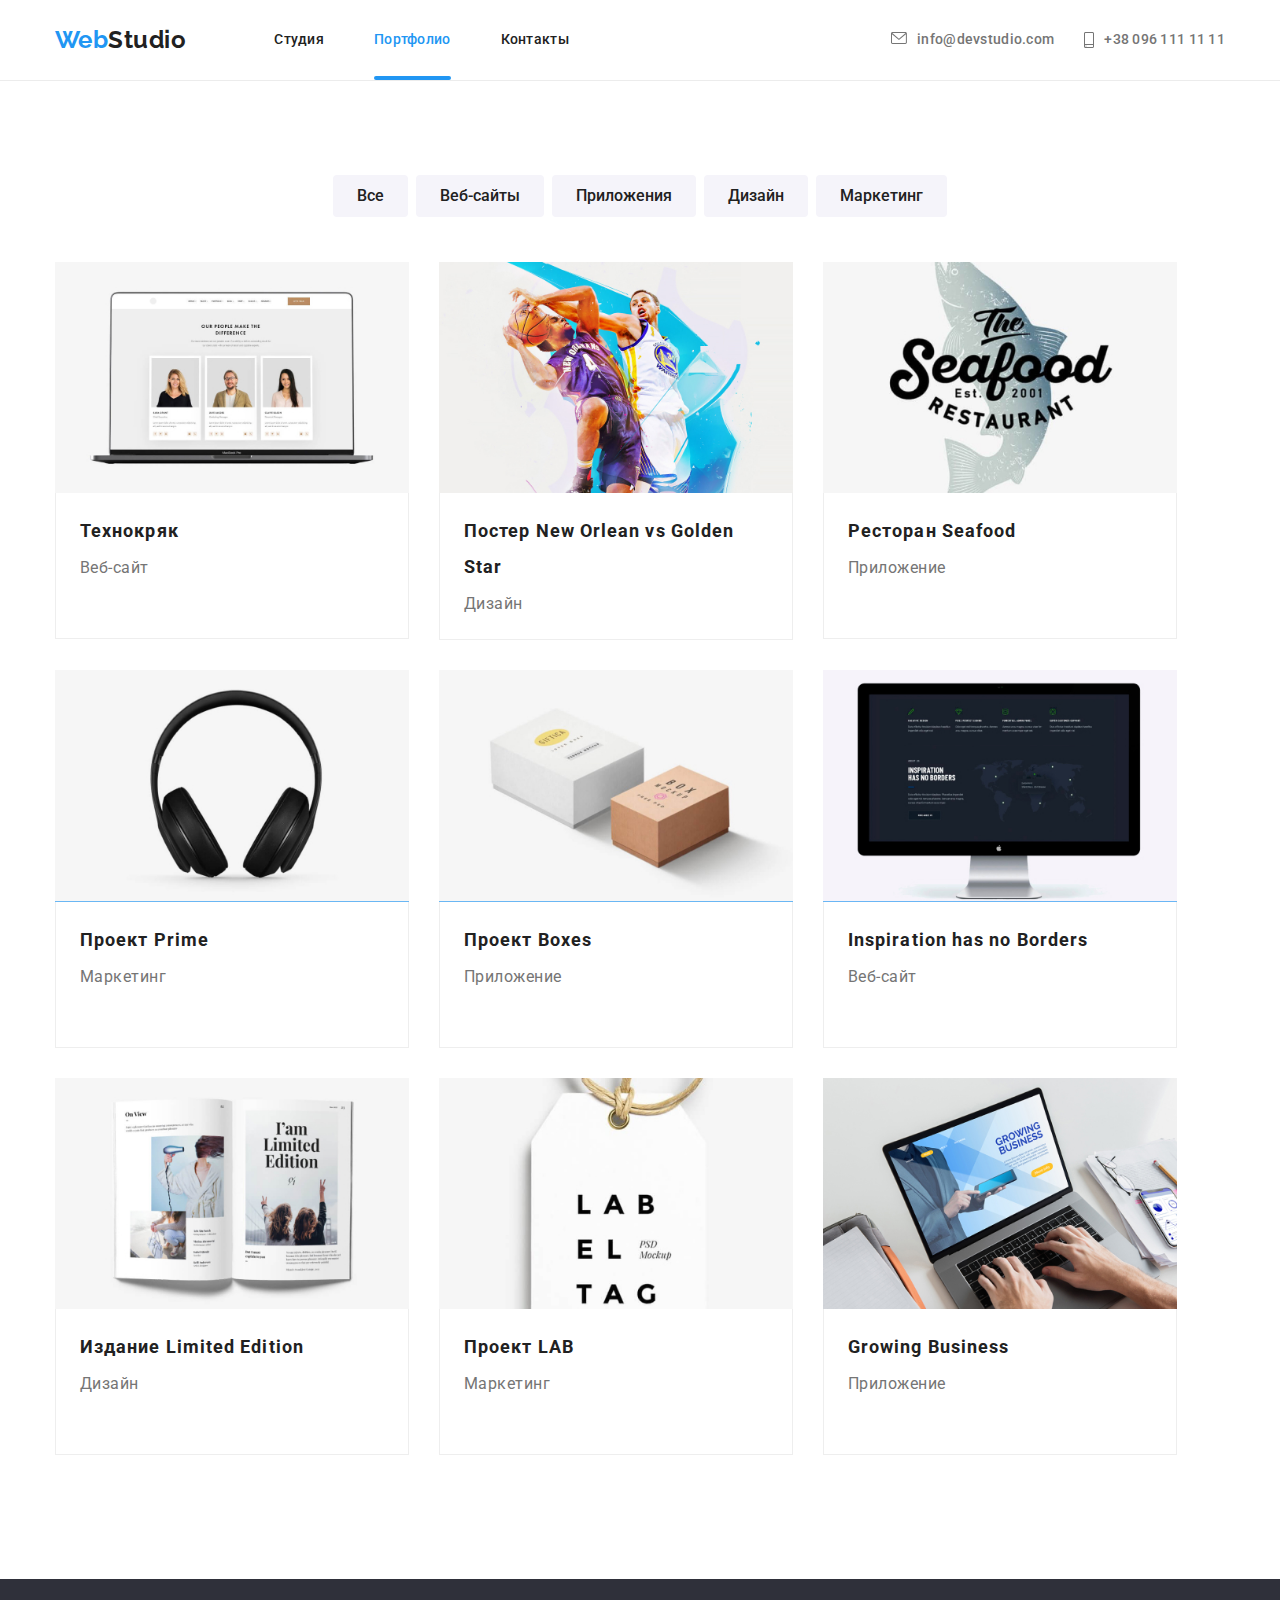
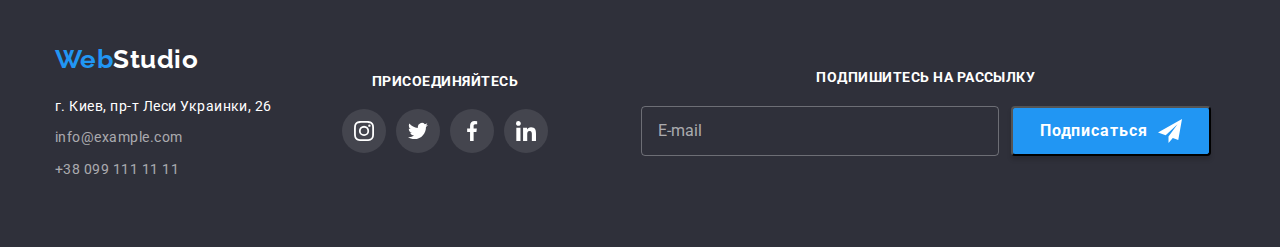
==== portfolio.html @ 41c452b9 "HW_8_part1" ====
<!DOCTYPE html>
<html lang="ru">
<head>
    <link rel="preconnect" href="https://fonts.gstatic.com" crossorigin>
    <link href="https://fonts.googleapis.com/css2?family=Raleway:wght@700&family=Roboto:wght@400;500;700;900&display=swap" rel="stylesheet">
    
    <link rel="stylesheet" href="https://cdnjs.cloudflare.com/ajax/libs/modern-normalize/1.1.0/modern-normalize.min.css">
    <link rel="stylesheet" href="./css/main.min.css">
    <meta charset="UTF-8">
    <meta http-equiv="X-UA-Compatible" content="IE=edge">
    <meta name="viewport" content="width=device-width, initial-scale=1.0">
    <title>Портфолио</title>
</head>
<body>
    <!--шапка-->
    <header class="header">
        <div class="header-section conteiner">
                    <a class="logo" href="./index.html"><span class="logo__web">Web</span>Studio</a>
                    <button class="menu-button" type="button" aria-expanded="false" data-menu-button>
                        <svg class="menu-button__img" width="24" height="16" aria-label="переключатель мобильного меню" aria-controls="header-mobile-menu">
                            <use class="menu-button__img--open" href="./images/icons.svg#menu"></use>
                            <use class="menu-button__img--close" href="./images/icons.svg#close-menu"></use>
                        </svg>
                    </button>
                    <div class="header-mobile-menu" id="header-mobile-menu" data-menu>
                    <nav class="header-nav-menu">
                        <ul class="site-nav-list">
                            <li class="site-nav-list__item"><a class="site-nav-list__link" href="./index.html">Студия</a></li>
                            <li class="site-nav-list__item"><a class="site-nav-list__link site-nav-list__link--current" href="./portfolio.html">Портфолио</a></li>
                            <li class="site-nav-list__item"><a class="site-nav-list__link" href="">Контакты</a></li>
                        </ul>
                    </nav>
                        <ul class="header-contact">
                            <li class="header-contact__item"><a class="header-contact__link header-contact__link-mail" href="mailto:info@devstudio.com"> <svg class="header-contact__img" width="16" height="12"><use href="images/icons.svg#mail"></use></svg>info@devstudio.com</a></li>
                            <li class="header-contact__item"><a class="header-contact__link header-contact__link-tell" href="tel:+380961111111"><svg class="header-contact__img" width="10" height="16"><use href="images/icons.svg#Tell"></use></svg>+38 096 111 11 11</a></li>
                        </ul>
                        <ul class="header-menu-link">
                            <li class="header-menu-link__item"><a class="header-menu-link_href" href="#">Instagram</a></li>
                            <li class="header-menu-link__item"><a class="header-menu-link_href" href="#">Twitter</a></li>
                            <li class="header-menu-link__item"><a class="header-menu-link_href" href="#">Facebook</a></li>
                            <li class="header-menu-link__item"><a class="header-menu-link_href" href="#">LinkedIn</a></li>
                        </ul>
                    </div>
        </div>
        </header>
    <!--меню портфолио-->
    <main>
        <section class="portfolio">
            <!--кнопки портфолио-->
            <div class="conteiner">
                <ul class="portfolio-button">
                    <li class="portfolio-button__item"> <button class="portfolio-button__btn" type="button">Все</button></li>
                    <li class="portfolio-button__item"> <button class="portfolio-button__btn" type="button">Веб-сайты</button></li>
                    <li class="portfolio-button__item"> <button class="portfolio-button__btn" type="button">Приложения</button></li>
                    <li class="portfolio-button__item"> <button class="portfolio-button__btn" type="button">Дизайн</button></li>
                    <li class="portfolio-button__item"> <button class="portfolio-button__btn" type="button">Маркетинг</button></li>   
                </ul>
            <!--портфолио-->
                <ul class="portfolio-list">
                    <!--Технокряк-->
                    <li class="portfolio-list__item">
                       <a class="portfolio-list__link" href="#"> 
                           <div class="portfolio-overlay">
                        <img class="portfolio-list__img" srcset="./images/Technokriak.jpg 1x, ./images/Technokriak@2x.jpg 2x" src="./images/Technokriak.jpg" alt="Технокряк">
                        <p class="portfolio-overlay__text">Технокряк это современная площадка распространения коронавируса. Компании используют эту платформу для цифрового шпионажа и атак на защищённые сервера конкурентов.</p>
                            </div>
                        <div class="portfolio-list__content">
                            <h3 class="portfolio-list__title">Технокряк</h3>
                            <p class="portfolio-list__text">Веб-сайт</p>
                        </div>
                    </a>
                    </li>
                    <!--Постер New Orlean vs Golden Star-->
                    <li class="portfolio-list__item">
                        <a class="portfolio-list__link" href="#">
                            <div class="portfolio-overlay">
                                <img class="portfolio-list__img" srcset="./images/New-Orlean-Golden-Star.jpg 1x, ./images/New-Orlean-Golden-Star@2x.jpg 2x" src="./images/New-Orlean-Golden-Star.jpg" alt="Постер New Orlean vs Golden Star">
                                <p class="portfolio-overlay__text">Технокряк это современная площадка распространения коронавируса. Компании используют эту платформу для цифрового шпионажа и атак на защищённые сервера конкурентов.</p>
                            </div>
                                <div class="portfolio-list__content">
                            <h3 class="portfolio-list__title">Постер New Orlean vs Golden Star</h3>
                            <p class="portfolio-list__text">Дизайн</p>
                        </div>
                        </a>
                    </li>
                    <!--Ресторан Seafood-->
                    <li class="portfolio-list__item">
                        <a class="portfolio-list__link" href="">
                            <div class="portfolio-overlay">
                        <img class="portfolio-list__img" srcset="./images/Seafood.jpg 1x, ./images/Seafood@2x.jpg 2x" src="./images/Seafood.jpg" alt="Ресторан Seafood">
                        <p class="portfolio-overlay__text">Технокряк это современная площадка распространения коронавируса. Компании используют эту платформу для цифрового шпионажа и атак на защищённые сервера конкурентов.</p>
                            </div>
                        <div class="portfolio-list__content">
                            <h3 class="portfolio-list__title">Ресторан Seafood</h3>
                            <p class="portfolio-list__text">Приложение</p>
                        </div>
                        </a>
                    </li>
                    <!--Проект Prime-->
                    <li class="portfolio-list__item">
                        <a class="portfolio-list__link" href="">
                            <div class="portfolio-overlay">
                        <img class="portfolio-list__img" srcset="./images/Prime-project.jpg 1x, ./images/Prime-project@2x.jpg 2x" src="./images/Prime-project.jpg" alt="Проект Prime">
                        <p class="portfolio-overlay__text">Технокряк это современная площадка распространения коронавируса. Компании используют эту платформу для цифрового шпионажа и атак на защищённые сервера конкурентов.</p>
                            </div>
                        <div class="portfolio-list__content">
                            <h3 class="portfolio-list__title">Проект Prime</h3>
                            <p class="portfolio-list__text">Маркетинг</p>
                        </div>
                        </a>
                    </li>
                    <!--Проект Boxes-->
                    <li class="portfolio-list__item">
                        <a class="portfolio-list__link" href="">
                        <div class="portfolio-overlay">
                            <img class="portfolio-list__img" srcset="./images/application-boxes.jpg 1x, ./images/application-boxes@2x.jpg 2x" src="./images/application-boxes.jpg" alt="Проект Boxes">
                            <p class="portfolio-overlay__text">Технокряк это современная площадка распространения коронавируса. Компании используют эту платформу для цифрового шпионажа и атак на защищённые сервера конкурентов.</p>
                        </div>
                            <div class="portfolio-list__content">
                            <h3 class="portfolio-list__title">Проект Boxes</h3>
                            <p class="portfolio-list__text">Приложение</p>
                        </div>
                        </a>
                    </li>
                    <!--Inspiration has no Borders-->
                    <li class="portfolio-list__item">
                        <a class="portfolio-list__link" href="">
                        <div class="portfolio-overlay">
                            <img class="portfolio-list__img" srcset="./images/Inspiration.jpg 1x, ./images/Inspiration@2x.jpg 2x" src="./images/Inspiration.jpg" alt="Inspiration has no Borders">
                            <p class="portfolio-overlay__text">Технокряк это современная площадка распространения коронавируса. Компании используют эту платформу для цифрового шпионажа и атак на защищённые сервера конкурентов.</p>
                        </div>
                            <div class="portfolio-list__content">
                            <h3 class="portfolio-list__title">Inspiration has no Borders</h3>
                            <p class="portfolio-list__text">Веб-сайт</p>
                        </div>
                        </a>
                    </li>
                    <!--Издание Limited Edition-->
                    <li class="portfolio-list__item">
                        <a class="portfolio-list__link" href="">
                        <div class="portfolio-overlay">
                            <img class="portfolio-list__img" srcset="./images/Limited-Edition.jpg 1x, ./images/Limited-Edition@2x.jpg 2x" src="./images/Limited-Edition.jpg" alt="Издание Limited Edition">
                            <p class="portfolio-overlay__text">Технокряк это современная площадка распространения коронавируса. Компании используют эту платформу для цифрового шпионажа и атак на защищённые сервера конкурентов.</p>
                        </div>
                        <div class="portfolio-list__content">
                            <h3 class="portfolio-list__title">Издание Limited Edition</h3>
                            <p class="portfolio-list__text">Дизайн</p>
                        </div>
                        </a>
                    </li>
                    <!--Проект LAB-->
                    <li class="portfolio-list__item">
                        <a class="portfolio-list__link" href="">
                        <div class="portfolio-overlay">
                            <img class="portfolio-list__img" srcset="./images/LAB.jpg 1x, ./images/LAB@2x.jpg 2x" src="./images/LAB.jpg" alt="Проект LAB">
                            <p class="portfolio-overlay__text">Технокряк это современная площадка распространения коронавируса. Компании используют эту платформу для цифрового шпионажа и атак на защищённые сервера конкурентов.</p>
                        </div>
                        <div class="portfolio-list__content">
                            <h3 class="portfolio-list__title">Проект LAB</h3>
                            <p class="portfolio-list__text">Маркетинг</p>
                        </div>
                        </a>
                    </li>
                    <!--Growing Business-->
                    <li class="portfolio-list__item">
                        <a class="portfolio-list__link" href="">
                        <div class="portfolio-overlay">
                            <img class="portfolio-list__img" srcset="./images/Growing-Business.jpg 1x, ./images/Growing-Business@2x.jpg 2x" src="./images/Growing-Business.jpg" alt="Growing Business">
                            <p class="portfolio-overlay__text">Технокряк это современная площадка распространения коронавируса. Компании используют эту платформу для цифрового шпионажа и атак на защищённые сервера конкурентов.</p>
                        </div>
                        <div class="portfolio-list__content">
                            <h3 class="portfolio-list__title">Growing Business</h3>
                            <p class="portfolio-list__text">Приложение</p>
                        </div>
                        </a>
                    </li>
                </ul>
            </div>
                   </section>
    </main>
    <!--подвал-->
    <footer class="footer">
        <div class="footer-section conteiner">
            <div class="footer-section-tablet">
                <div class="footer-contact">
                    <a class="footer-logo" href="./index.html"><span class="logo__web">Web</span>Studio</a>
                    <address class="footer-contact__address">
                        г. Киев, пр-т Леси Украинки, 26 
                        <a class="footer-contact__contacts" href="mailto:info@example.com">info@example.com</a> 
                        <a class="footer-contact__contacts" href="tel:+380991111111">+38 099 111 11 11</a>
                    </address>
                </div>
                <div class="footer-connect">
                    <h2 class="footer-connect__tittle">присоединяйтесь</h2>
                    <ul class="footer-connect-list">
                        <li class="footer-connect-list__item">
                            <a class="footer-connect-list__link" href=""><svg class="footer-connect-list__img" width="20" height="20"><use href="images/icons.svg#instagram"></use></svg></a>
                        </li>
                        <li class="footer-connect-list__item">
                            <a class="footer-connect-list__link" href=""><svg class="footer-connect-list__img" width="20" height="20"><use href="images/icons.svg#twitter"></use></svg></a>
                        </li>
                        <li class="footer-connect-list__item">
                            <a class="footer-connect-list__link" href=""><svg class="footer-connect-list__img" width="20" height="20"><use href="images/icons.svg#facebook"></use></svg></a>
                        </li>
                        <li class="footer-connect-list__item">
                            <a class="footer-connect-list__link" href=""><svg class="footer-connect-list__img" width="20" height="20"><use href="images/icons.svg#linkidin"></use></svg></a>
                        </li>
                    </ul>
                </div>
            </div>
        <div class="footer-subscription">
            <h2 class="footer-subscription__title">Подпишитесь на рассылку</h2>
            <form class="footer-subscription-form">
                <input class="footer-subscription__input" type="email" name="subscription-newsletter" placeholder="E-mail">
                <button class="footer-subscription__button" type="submit">Подписаться<svg width="24" height="24" class="footer-subscription__img"><use href="./images/icons.svg#icon-send"></use></svg></button>
            </form>
        </div>
        </div>
    </footer>
    <script src="./js/mobile-menu.js"></script>
</body>
</html>
---- css/main.min.css ----
body{font-family:Roboto,sans-serif;color:#757575;background-color:#fff;letter-spacing:0.03em}img{display:block;max-width:100%;height:auto}.site-nav-list,.header-contact,.header-menu-link,.modal-agreement__list,.benefits-list,.services-list,.team-list,.employee-contact,.client-list,.footer-connect-list,.portfolio-button,.portfolio-list{margin:0;padding:0;list-style:none}.order-section__title,.modal-agreement__title,.benefits-list__tittle,.benefits-list__text,.services__tittle,.services-list__title,.team__tittle,.team-employee__tittle,.team-employee__profession,.client-tittle,.footer-connect__tittle,.footer-subscription__title,.portfolio-list__title,.portfolio-list__text,.portfolio-overlay__text{margin:0;padding:0}.benefits-section,.services,.team,.client,.footer-connect,.portfolio{padding-top:94px;padding-bottom:94px}@media screen and (max-width: 1199px){.benefits-section,.services,.team,.client,.footer-connect,.portfolio{padding-top:60px;padding-bottom:60px}}.services-list__title,.client-list{display:-webkit-box;display:-ms-flexbox;display:flex;-webkit-box-align:center;-ms-flex-align:center;align-items:center}.conteiner{padding-left:15px;padding-right:15px;margin-left:auto;margin-right:auto}@media screen and (min-width: 480px){.conteiner{width:480px}}@media screen and (min-width: 768px){.conteiner{width:768px}}@media screen and (min-width: 1200px){.conteiner{width:1200px}}.header{border-bottom:1px solid #ECECEC}.header-section{display:-webkit-box;display:-ms-flexbox;display:flex;-webkit-box-align:center;-ms-flex-align:center;align-items:center}@media screen and (max-width: 767px){.header-section{-webkit-box-pack:justify;-ms-flex-pack:justify;justify-content:space-between}}.menu-button{display:-webkit-inline-box;display:-ms-inline-flexbox;display:inline-flex;-webkit-box-pack:center;-ms-flex-pack:center;justify-content:center;-webkit-box-align:center;-ms-flex-align:center;align-items:center;width:40px;height:40px;margin:0;padding:0;border:none;background-color:transparent;z-index:2}@media screen and (min-width: 768px){.menu-button{display:none}}.menu-button .menu-button__img--close{display:none}.menu-button.is-open .menu-button__img--close{display:block}.menu-button.is-open .menu-button__img--open{display:none}.header-mobile-menu{background-color:#fff;width:100%}@media screen and (max-width: 767px){.header-mobile-menu{position:absolute;top:0;left:0;width:100%;z-index:1;display:none;padding-top:48px;padding-bottom:48px;padding-left:40px}.header-mobile-menu.is-open{display:block}}@media screen and (min-width: 768px){.header-mobile-menu{display:-webkit-box;display:-ms-flexbox;display:flex;-webkit-box-pack:justify;-ms-flex-pack:justify;justify-content:space-between}}@media screen and (max-width: 767px){.header-nav-menu{margin-bottom:302px}}@media screen and (min-width: 768px){.header-nav-menu{display:-webkit-box;display:-ms-flexbox;display:flex;-webkit-box-align:center;-ms-flex-align:center;align-items:center;margin-left:88px}}@media screen and (min-width: 768px){.site-nav-list{display:-webkit-box;display:-ms-flexbox;display:flex}}@media screen and (max-width: 767px){.site-nav-list__item{margin-bottom:35px}.site-nav-list__item:nth-child(2n){margin-bottom:32px}.site-nav-list__item:last-child{margin-bottom:0}}@media screen and (min-width: 768px){.site-nav-list__item{margin-right:50px}.site-nav-list__item:last-child{margin-right:0}}.site-nav-list__link{color:#212121;font-weight:500;font-size:40px;line-height:1.175;letter-spacing:0.02em;text-decoration:none;-webkit-transition:color 250ms cubic-bezier(0.4, 0, 0.2, 1);transition:color 250ms cubic-bezier(0.4, 0, 0.2, 1)}@media screen and (min-width: 768px){.site-nav-list__link{position:relative;padding-bottom:32px;padding-top:32px}}.site-nav-list__link:hover,.site-nav-list__link:focus{color:#2196F3}@media screen and (min-width: 768px){.site-nav-list__link{display:-webkit-box;display:-ms-flexbox;display:flex;font-style:normal;font-weight:500;font-size:14px;line-height:1.14;letter-spacing:0.02em}}.site-nav-list__link--current{color:#2196F3}@media screen and (min-width: 768px){.site-nav-list__link--current::before{content:'';position:absolute;bottom:0;width:100%;height:4px;border-radius:2px;background-color:#2196F3}}@media screen and (max-width: 767px){.header-contact{margin-bottom:64px}}@media screen and (min-width: 768px) and (max-width: 1199px){.header-contact{display:-webkit-box;display:-ms-flexbox;display:flex;-webkit-box-orient:vertical;-webkit-box-direction:normal;-ms-flex-direction:column;flex-direction:column;-webkit-box-pack:center;-ms-flex-pack:center;justify-content:center}}@media screen and (min-width: 1200px){.header-contact{display:-webkit-box;display:-ms-flexbox;display:flex;-webkit-box-align:center;-ms-flex-align:center;align-items:center}}@media screen and (max-width: 767px){.header-contact__item{margin-bottom:32px}.header-contact__item:last-child{margin-bottom:0}}@media screen and (min-width: 1200px){.header-contact__item{display:-webkit-box;display:-ms-flexbox;display:flex;margin-right:30px}.header-contact__item:last-child{margin-right:0}}.header-contact__link{color:#757575;font-weight:500;font-size:12px;letter-spacing:0,02em;text-decoration:none;-webkit-transition:color 250ms cubic-bezier(0.4, 0, 0.2, 1);transition:color 250ms cubic-bezier(0.4, 0, 0.2, 1)}.header-contact__link:hover,.header-contact__link:focus{color:#2196F3}@media screen and (min-width: 1200px){.header-contact__link{font-weight:500;font-size:14px;line-height:1.14;letter-spacing:0.02em}}.header-contact__link-tell{display:-webkit-inline-box;display:-ms-inline-flexbox;display:inline-flex}@media screen and (max-width: 767px) and (max-width: 1199px){.header-contact__link-tell{font-weight:500;font-size:34px;line-height:1.18px;color:#2196F3}}@media screen and (min-width: 768px) and (max-width: 1199px){.header-contact__link-tell{margin-top:10px}}.header-contact__link-mail{display:-webkit-inline-box;display:-ms-inline-flexbox;display:inline-flex}@media screen and (max-width: 767px) and (max-width: 1199px){.header-contact__link-mail{font-weight:500;font-size:24px;line-height:1.17}}.header-contact__img{fill:currentColor;margin-right:10px}@media screen and (max-width: 767px){.header-contact__img{display:none}}.header-menu-link{display:-webkit-box;display:-ms-flexbox;display:flex}@media screen and (min-width: 768px){.header-menu-link{display:none}}.header-menu-link__item{padding-left:10px;padding-right:10px}.header-menu-link__item:not(last-child){border-right:1px solid rgba(33,33,33,0.2)}.header-menu-link_href{text-decoration:none;color:#2196F3;font-weight:500;font-size:18px;line-height:1.22}.logo{font-family:Raleway,sans-serif;font-weight:bold;font-size:24px;color:#212121;line-height:1.166;text-decoration:none;display:-webkit-box;display:-ms-flexbox;display:flex}.logo__web{color:#2196F3}.footer-logo{font-family:Raleway,sans-serif;font-weight:bold;font-size:26px;line-height:1.19;color:#fff;text-decoration:none;display:block}.order-section{background-color:#2F303A;text-align:center;margin-left:auto;margin-right:auto;padding-top:118px;padding-bottom:118px}@media screen and (max-width: 767px){.order-section{background-image:-webkit-gradient(linear, left top, left bottom, from(rgba(47,48,58,0.4)), to(rgba(47,48,58,0.4))),url("./images/backgraund-mobile.jpg");background-image:linear-gradient(rgba(47,48,58,0.4), rgba(47,48,58,0.4)),url("./images/backgraund-mobile.jpg");background-position:center;background-size:cover;background-repeat:no-repeat}}@media screen and (max-width: 767px) and (min-device-pixel-ratio: 2), screen and (max-width: 767px) and (-webkit-min-device-pixel-ratio: 2), screen and (max-width: 767px) and (min-resolution: 192dpi), screen and (max-width: 767px) and (min-resolution: 2dppx){.order-section{background-image:-webkit-gradient(linear, left top, left bottom, from(rgba(47,48,58,0.4)), to(rgba(47,48,58,0.4))),url("./images/backgraund-mobile@2x.jpg");background-image:linear-gradient(rgba(47,48,58,0.4), rgba(47,48,58,0.4)),url("./images/backgraund-mobile@2x.jpg")}}@media screen and (min-width: 768px) and (max-width: 1199px){.order-section{background-image:-webkit-gradient(linear, left top, left bottom, from(rgba(47,48,58,0.4)), to(rgba(47,48,58,0.4))),url("./images/backgraund-tablet.jpg");background-image:linear-gradient(rgba(47,48,58,0.4), rgba(47,48,58,0.4)),url("./images/backgraund-tablet.jpg");background-position:center;background-size:cover;background-repeat:no-repeat}}@media screen and (min-width: 768px) and (max-width: 1199px) and (min-device-pixel-ratio: 2), screen and (min-width: 768px) and (max-width: 1199px) and (-webkit-min-device-pixel-ratio: 2), screen and (min-width: 768px) and (max-width: 1199px) and (min-resolution: 192dpi), screen and (min-width: 768px) and (max-width: 1199px) and (min-resolution: 2dppx){.order-section{background-image:-webkit-gradient(linear, left top, left bottom, from(rgba(47,48,58,0.4)), to(rgba(47,48,58,0.4))),url("./images/backgraund-tablet@2x.jpg");background-image:linear-gradient(rgba(47,48,58,0.4), rgba(47,48,58,0.4)),url("./images/backgraund-tablet@2x.jpg")}}@media screen and (min-width: 1200px){.order-section{background-image:-webkit-gradient(linear, left top, left bottom, from(rgba(47,48,58,0.4)), to(rgba(47,48,58,0.4))),url("./images/backgraund-desktop.jpg");background-image:linear-gradient(rgba(47,48,58,0.4), rgba(47,48,58,0.4)),url("./images/backgraund-desktop.jpg");background-position:center;background-size:cover;background-repeat:no-repeat}}@media screen and (min-width: 1200px) and (min-device-pixel-ratio: 2), screen and (min-width: 1200px) and (-webkit-min-device-pixel-ratio: 2), screen and (min-width: 1200px) and (min-resolution: 192dpi), screen and (min-width: 1200px) and (min-resolution: 2dppx){.order-section{background-image:-webkit-gradient(linear, left top, left bottom, from(rgba(47,48,58,0.4)), to(rgba(47,48,58,0.4))),url("./images/backgraund-desktop@2x.jpg");background-image:linear-gradient(rgba(47,48,58,0.4), rgba(47,48,58,0.4)),url("./images/backgraund-desktop@2x.jpg")}}.order-section__title{color:#fff;font-weight:900;letter-spacing:0.06em;text-align:center;text-transform:uppercase;margin-left:auto;margin-right:auto;margin-bottom:30px}@media screen and (min-width: 768px){.order-section__title{font-size:26px;line-height:1.61;max-width:360px;padding-top:118px}}.order-section__button{background-color:#2196F3;color:#fff;font-weight:bold;font-size:16px;line-height:1.88;cursor:pointer;font-family:inherit;letter-spacing:0.06em;display:inline-block;width:200px;height:50px;-webkit-box-shadow:0px 4px 4px rgba(0,0,0,0.15);box-shadow:0px 4px 4px rgba(0,0,0,0.15);border-radius:4px;border-color:transparent;-webkit-transition:color 250ms cubic-bezier(0.4, 0, 0.2, 1);transition:color 250ms cubic-bezier(0.4, 0, 0.2, 1)}.order-section__button:hover,.order-section__button:focus{background-color:#188CE8}@media screen and (min-width: 768px){.order-section__button{margin-bottom:118px}}.backdrop{position:fixed;z-index:3;top:0;left:0;bottom:0;right:0;overflow-y:scroll;opacity:1;-webkit-transition:opacity 250ms ease-in-out;transition:opacity 250ms ease-in-out;background-color:rgba(0,0,0,0.2)}.backdrop--is-hidden{opacity:0;pointer-events:none}.backdrop--is-hidden .modal{-webkit-transform:translate(-50%, -50%) scale(0);transform:translate(-50%, -50%) scale(0)}.modal{position:absolute;min-width:528px;height:581px;top:50%;left:50%;-webkit-transform:translate(-50%, -50%) scale(1);transform:translate(-50%, -50%) scale(1);-webkit-transition:-webkit-transform 500ms ease-in-out;transition:-webkit-transform 500ms ease-in-out;transition:transform 500ms ease-in-out;transition:transform 500ms ease-in-out, -webkit-transform 500ms ease-in-out;background-color:#fff;-webkit-box-shadow:0px 1px 3px rgba(0,0,0,0.12),0px 1px 1px rgba(0,0,0,0.14),0px 2px 1px rgba(0,0,0,0.2);box-shadow:0px 1px 3px rgba(0,0,0,0.12),0px 1px 1px rgba(0,0,0,0.14),0px 2px 1px rgba(0,0,0,0.2);border-radius:4px;padding:40px 39px 40px 41px}.modal-agreement__title{margin-bottom:12px;font-style:normal;font-weight:bold;font-size:20px;line-height:1.15;text-align:center;color:#212121}.modal-agreement__label{display:-webkit-box;display:-ms-flexbox;display:flex;-webkit-box-orient:vertical;-webkit-box-direction:normal;-ms-flex-direction:column;flex-direction:column;font-style:normal;font-weight:normal;font-size:12px;line-height:1.17;letter-spacing:0.01em;color:#757575}.modal-agreement__input{padding-left:42px;padding-top:12px;padding-bottom:12px;border:1px solid rgba(33,33,33,0.2);border-radius:4px;outline:none;cursor:pointer;-webkit-transition:border 250ms cubic-bezier(0.4, 0, 0.2, 1);transition:border 250ms cubic-bezier(0.4, 0, 0.2, 1)}.modal-agreement__input:focus{border-color:#2196F3}.comment-textarea:focus{border-color:#2196F3}.modal-agreement__input:focus ~ .modal-agreement__img{fill:#2196F3}.modal-agreement__comment{font-style:normal;font-weight:normal;font-size:12px;line-height:1.17;letter-spacing:0.01em;color:#757575;margin-bottom:4px;display:-webkit-box;display:-ms-flexbox;display:flex;-webkit-box-orient:vertical;-webkit-box-direction:normal;-ms-flex-direction:column;flex-direction:column;margin-bottom:20px}.modal-agreement__list{font-style:normal;font-weight:normal;font-size:12px;line-height:1.17;letter-spacing:0.01em;color:#757575}textarea{resize:none}.comment-textarea{font-style:normal;font-weight:normal;font-size:14px;line-height:1.14;letter-spacing:0.01em}.modal-agreement__item{position:relative;margin-bottom:10px;display:-webkit-box;display:-ms-flexbox;display:flex;-webkit-box-orient:vertical;-webkit-box-direction:normal;-ms-flex-direction:column;flex-direction:column}.modal-agreement__item .modal-agreement__img{position:absolute;bottom:12px;left:12px}.modal-agreement__label-title{padding:4px}.modal-agreement__textarea{border:1px solid rgba(33,33,33,0.2);border-radius:4px;padding:12px 16px;outline:none;-webkit-transition:border 250ms cubic-bezier(0.4, 0, 0.2, 1);transition:border 250ms cubic-bezier(0.4, 0, 0.2, 1)}.agreement-follow{display:-webkit-box;display:-ms-flexbox;display:flex}.follow-checkbox{font-style:normal;font-weight:normal;font-size:14px;line-height:1.71;-webkit-box-align:center;-ms-flex-align:center;align-items:center;text-align:center;color:#757575;margin-bottom:30px}.follow-checkbox__input{-moz-appearance:none;-webkit-appearance:none;appearance:none}.follow-checkbox__img{padding:0;display:-webkit-inline-box;display:-ms-inline-flexbox;display:inline-flex;border:2px solid #212121;border-radius:2px;background-color:#fff;color:#fff;fill:currentColor;-webkit-box-align:center;-ms-flex-align:center;align-items:center;-webkit-box-pack:center;-ms-flex-pack:center;justify-content:center;text-align:center;-webkit-transition:border 250ms cubic-bezier(0.4, 0, 0.2, 1),background-color 250ms cubic-bezier(0.4, 0, 0.2, 1);transition:border 250ms cubic-bezier(0.4, 0, 0.2, 1),background-color 250ms cubic-bezier(0.4, 0, 0.2, 1)}.follow-checkbox__input:checked+.follow-checkbox__img{background-color:#2196F3;border:2px solid #2196F3}.modal-agreement__button{display:block;background-color:#2196F3;-webkit-box-shadow:0px 4px 4px rgba(0,0,0,0.15);box-shadow:0px 4px 4px rgba(0,0,0,0.15);border-radius:4px;text-align:center;width:200px;height:50px;margin-right:auto;margin-left:auto;font-style:normal;font-weight:bold;font-size:16px;line-height:1.88;letter-spacing:0.06em;color:#FFFFFF;cursor:pointer;-webkit-transition:background-color 250ms cubic-bezier(0.4, 0, 0.2, 1);transition:background-color 250ms cubic-bezier(0.4, 0, 0.2, 1)}.modal-agreement__button{background-color:#188CE8}.follow-checkbox__terms{color:#2196F3}.modal-btn{position:absolute;top:8px;right:8px;display:-webkit-inline-box;display:-ms-inline-flexbox;display:inline-flex;-webkit-box-align:center;-ms-flex-align:center;align-items:center;-webkit-box-pack:center;-ms-flex-pack:center;justify-content:center;width:30px;height:30px;background-color:#fff;border:1px solid rgba(0,0,0,0.1);border-radius:50%;cursor:pointer}.modal-btn:hover{fill:#2196F3}@media screen and (min-width: 768px){.benefits-list{display:-webkit-box;display:-ms-flexbox;display:flex;-ms-flex-wrap:wrap;flex-wrap:wrap}}@media screen and (min-width: 1200px){.benefits-list{-ms-flex-wrap:nowrap;flex-wrap:nowrap}}.benefits-list__item{margin-bottom:30px}.benefits-list__item:last-child{margin-bottom:0}@media screen and (min-width: 768px){.benefits-list__item{max-width:354px}.benefits-list__item:nth-child(2n+1){margin-right:30px}}@media screen and (min-width: 1200px){.benefits-list__item{margin-bottom:0;margin-right:30px}.benefits-list__item:last-child{margin-right:0}}.benefits-list__tittle{font-weight:700;font-size:14px;line-height:1.14;color:#212121;width:100%;text-align:center;margin-top:30px}@media screen and (min-width: 768px){.benefits-list__tittle{text-align:start}}.benefits-list__text{font-weight:normal;font-size:14px;line-height:1.71;margin-top:10px}.benefits-list__img{background-color:#F5F4FA;border-radius:4px;text-align:center;padding-top:25px;padding-bottom:25px}@media screen and (max-width: 768px){.services{display:none}}.services__tittle{font-weight:bold;font-size:36px;line-height:1.17;color:#212121;text-align:center;margin-bottom:50px}.services-list{display:-webkit-box;display:-ms-flexbox;display:flex}.services-list__item{margin-right:30px;position:relative}.services-list__item:last-child{margin-right:0px}.services-list__title{position:absolute;-webkit-box-pack:center;-ms-flex-pack:center;justify-content:center;bottom:0;width:100%;height:70px;background-color:rgba(47,48,58,0.8);font-style:normal;font-weight:bold;font-size:14px;line-height:1,14;text-transform:uppercase;color:#fff}.team{background-color:#F5F4FA}.team__tittle{font-weight:bold;font-size:28px;line-height:1.178;color:#212121;text-align:center}@media screen and (min-width: 1200px){.team__tittle{font-weight:700;font-size:36px;line-height:1.17}}@media screen and (min-width: 768px){.team-list{display:-webkit-box;display:-ms-flexbox;display:flex;-ms-flex-wrap:wrap;flex-wrap:wrap}}@media screen and (min-width: 1200px){.team-list{-ms-flex-wrap:nowrap;flex-wrap:nowrap}}.team-item{background-color:#fff;-webkit-box-shadow:0px 1px 3px rgba(0,0,0,0.12),0px 1px 1px rgba(0,0,0,0.14),0px 2px 1px rgba(0,0,0,0.2);box-shadow:0px 1px 3px rgba(0,0,0,0.12),0px 1px 1px rgba(0,0,0,0.14),0px 2px 1px rgba(0,0,0,0.2);border-radius:0px 0px 4px 4px;width:100%;margin-top:30px}@media screen and (min-width: 768px){.team-item{max-width:354px}.team-item:nth-child(2n+1){margin-right:30px}}@media screen and (min-width: 1200px){.team-item{margin-right:30px}.team-item:last-child{margin-right:0}}.team-item__photo{width:100%}.team-employee__tittle{font-weight:500;font-size:16px;line-height:1.16;color:#212121;text-align:center;margin-top:30px}.team-employee__profession{font-weight:normal;font-size:16px;line-height:1.19;text-align:center;margin-top:10px}.employee-contact{display:-webkit-box;display:-ms-flexbox;display:flex;-webkit-box-pack:center;-ms-flex-pack:center;justify-content:center;margin-top:16px;padding-bottom:24px}.employee-contact__item{margin-right:10px}.employee-contact__item:last-child{margin-right:0px}.employee-contact__link{display:block;text-decoration:none;width:44px;height:44px;background-color:#fff;color:#AFB1B8;border-radius:50%;cursor:pointer;-webkit-box-align:center;-ms-flex-align:center;align-items:center;-webkit-box-pack:center;-ms-flex-pack:center;justify-content:center;display:-webkit-inline-box;display:-ms-inline-flexbox;display:inline-flex;-webkit-transition:color 250ms cubic-bezier(0.4, 0, 0.2, 1),background-color 250ms cubic-bezier(0.4, 0, 0.2, 1);transition:color 250ms cubic-bezier(0.4, 0, 0.2, 1),background-color 250ms cubic-bezier(0.4, 0, 0.2, 1)}.employee-contact__link:hover,.employee-contact__link:focus{background-color:#2196F3;color:#fff}.employee-contact__img{fill:currentColor}.client{text-align:center}.client-tittle{font-weight:bold;font-size:28px;line-height:1.17;color:#212121;text-align:center}@media screen and (min-width: 1200px){.client-tittle{font-weight:700;font-size:36px}}.client-list{-ms-flex-wrap:wrap;flex-wrap:wrap;-webkit-box-pack:center;-ms-flex-pack:center;justify-content:center}@media screen and (min-width: 1200px){.client-list{-ms-flex-wrap:nowrap;flex-wrap:nowrap;margin-top:50px}}@media screen and (max-width: 767px){.client-list__item{margin-top:30px}.client-list__item:nth-child(2n+1){margin-right:30px}}@media screen and (min-width: 768px) and (max-width: 1199px){.client-list__item{margin-top:30px;margin-right:30px}.client-list__item:nth-child(3n){margin-right:0}}@media screen and (min-width: 1200px){.client-list__item{margin-top:0;margin-right:30px}.client-list__item:last-child{margin-right:0}}.client-list__link{display:-webkit-box;display:-ms-flexbox;display:flex;-webkit-box-align:center;-ms-flex-align:center;align-items:center;-webkit-box-pack:center;-ms-flex-pack:center;justify-content:center;text-decoration:none;border:1px solid #AFB1B8;border-radius:4px;color:#AFB1B8;min-width:210px;min-height:92px;-webkit-transition:color 250ms cubic-bezier(0.4, 0, 0.2, 1),border 250ms cubic-bezier(0.4, 0, 0.2, 1);transition:color 250ms cubic-bezier(0.4, 0, 0.2, 1),border 250ms cubic-bezier(0.4, 0, 0.2, 1)}.client-list__link:hover,.client-list__link:focus{border:1px solid #2196F3;color:#2196F3}@media screen and (min-width: 768px){.client-list__link{min-width:226px;min-height:92px}}@media screen and (min-width: 1200px){.client-list__link{min-width:170px;min-height:92px}}.client-list__img{fill:currentColor}.footer{background-color:#2F303A;color:#FFFFFF}.footer-section{text-align:center}@media screen and (max-width: 1199px){.footer-section{padding-top:60px;padding-bottom:60px}}@media screen and (min-width: 1200px){.footer-section{display:-webkit-box;display:-ms-flexbox;display:flex;-webkit-box-align:center;-ms-flex-align:center;align-items:center}}@media screen and (min-width: 768px){.footer-section-tablet{display:-webkit-box;display:-ms-flexbox;display:flex;-webkit-box-align:center;-ms-flex-align:center;align-items:center;-webkit-box-pack:center;-ms-flex-pack:center;justify-content:center}}.footer-logo{font-family:Raleway, sans-serif;font-weight:bold;font-size:26px;line-height:1.19;color:#FFFFFF;text-decoration:none;display:block}@media screen and (min-width: 1200px){.footer-contact{text-align:start}}.footer-contact__address{font-weight:normal;font-size:14px;line-height:1.71;font-style:normal;margin-top:20px}.footer-contact__contacts{color:rgba(255,255,255,0.6);text-decoration:none;display:block;margin-top:8px}@media screen and (min-width: 768px){.footer-connect{margin-left:165px}}@media screen and (min-width: 1200px){.footer-connect{margin-left:70px}}.footer-connect__tittle{font-size:14px;line-height:1,14;text-transform:uppercase;margin-bottom:20px}.footer-connect-list{display:-webkit-box;display:-ms-flexbox;display:flex;-webkit-box-pack:center;-ms-flex-pack:center;justify-content:center}.footer-connect-list__item{margin-right:10px}.footer-connect-list__item:last-child{margin-right:0px}.footer-connect-list__link{display:block;text-decoration:none;color:#fff;background:rgba(255,255,255,0.1);border-radius:50%;width:44px;height:44px;-webkit-box-align:center;-ms-flex-align:center;align-items:center;-webkit-box-pack:center;-ms-flex-pack:center;justify-content:center;display:-webkit-inline-box;display:-ms-inline-flexbox;display:inline-flex;-webkit-transition:background-color 250ms cubic-bezier(0.4, 0, 0.2, 1);transition:background-color 250ms cubic-bezier(0.4, 0, 0.2, 1)}.footer-connect-list__link:hover,.footer-connect-list__link:focus{background-color:#2196F3}.footer-connect-list__img{fill:currentColor}@media screen and (min-width: 768px) and (max-width: 1199px){.footer-subscription{margin-top:60px}}@media screen and (min-width: 1200px){.footer-subscription{margin-left:93px}}.footer-subscription__title{font-style:normal;font-weight:bold;font-size:14px;line-height:1.14;text-transform:uppercase}.footer-subscription-form{text-align:center;margin-top:20px}@media screen and (min-width: 1200px){.footer-subscription-form{display:-webkit-box;display:-ms-flexbox;display:flex}}.footer-subscription__input{color:#fff;display:block;border:1px solid rgba(255,255,255,0.3);border-radius:4px;outline:none;background-color:transparent;width:100%;padding:15px 16px}.footer-subscription__input::-webkit-input-placeholder{font-style:normal;font-weight:normal;font-size:16px;line-height:1.25;color:rgba(255,255,255,0.6)}.footer-subscription__input:-ms-input-placeholder{font-style:normal;font-weight:normal;font-size:16px;line-height:1.25;color:rgba(255,255,255,0.6)}.footer-subscription__input::-ms-input-placeholder{font-style:normal;font-weight:normal;font-size:16px;line-height:1.25;color:rgba(255,255,255,0.6)}.footer-subscription__input::placeholder{font-style:normal;font-weight:normal;font-size:16px;line-height:1.25;color:rgba(255,255,255,0.6)}@media screen and (min-width: 768px) and (max-width: 1199px){.footer-subscription__input{max-width:450px;margin-left:auto;margin-right:auto}}@media screen and (min-width: 1200px){.footer-subscription__input{min-width:358px;max-height:50px}}.footer-subscription__button{display:-webkit-inline-box;display:-ms-inline-flexbox;display:inline-flex;-webkit-box-pack:center;-ms-flex-pack:center;justify-content:center;-webkit-box-align:center;-ms-flex-align:center;align-items:center;font-style:normal;font-weight:bold;font-size:16px;line-height:1.88;letter-spacing:0.06em;min-width:200px;min-height:50px;margin-left:auto;margin-right:auto;margin-top:30px;background-color:#2196F3;color:#fff;-webkit-box-shadow:0px 4px 4px rgba(0,0,0,0.15);box-shadow:0px 4px 4px rgba(0,0,0,0.15);border-radius:4px;cursor:pointer}@media screen and (min-width: 768px){.footer-subscription__button{margin-top:20px}}@media screen and (min-width: 1200px){.footer-subscription__button{margin-top:0;margin-left:12px}}.footer-subscription__img{margin-left:10px;display:-webkit-inline-box;display:-ms-inline-flexbox;display:inline-flex}.portfolio-button{display:-webkit-box;display:-ms-flexbox;display:flex;-ms-flex-wrap:wrap;flex-wrap:wrap;margin-bottom:40px}@media screen and (min-width: 768px){.portfolio-button{margin-bottom:30px;-webkit-box-pack:center;-ms-flex-pack:center;justify-content:center}}.portfolio-button__item{margin-bottom:15px}.portfolio-button__item:nth-child(n+4){margin-bottom:0}.portfolio-button__item:not(:last-child){margin-right:8px}.portfolio-button__btn{background-color:#F5F4FA;color:#212121;font-weight:500;font-size:16px;line-height:1.63;cursor:pointer;font-family:inherit;display:block;padding:6px 22px 6px 22px;border-color:transparent;border-radius:4px;-webkit-transition:color 250ms cubic-bezier(0.4, 0, 0.2, 1),background-color 250ms cubic-bezier(0.4, 0, 0.2, 1),-webkit-box-shadow 250ms cubic-bezier(0.4, 0, 0.2, 1);transition:color 250ms cubic-bezier(0.4, 0, 0.2, 1),background-color 250ms cubic-bezier(0.4, 0, 0.2, 1),-webkit-box-shadow 250ms cubic-bezier(0.4, 0, 0.2, 1);transition:color 250ms cubic-bezier(0.4, 0, 0.2, 1),background-color 250ms cubic-bezier(0.4, 0, 0.2, 1),box-shadow 250ms cubic-bezier(0.4, 0, 0.2, 1);transition:color 250ms cubic-bezier(0.4, 0, 0.2, 1),background-color 250ms cubic-bezier(0.4, 0, 0.2, 1),box-shadow 250ms cubic-bezier(0.4, 0, 0.2, 1),-webkit-box-shadow 250ms cubic-bezier(0.4, 0, 0.2, 1)}.portfolio-button__btn:hover,.portfolio-button__btn:focus{background-color:#2196F3;color:#fff;-webkit-box-shadow:0px 3px 1px rgba(0,0,0,0.1),0px 1px 2px rgba(0,0,0,0.08),0px 2px 2px rgba(0,0,0,0.12);box-shadow:0px 3px 1px rgba(0,0,0,0.1),0px 1px 2px rgba(0,0,0,0.08),0px 2px 2px rgba(0,0,0,0.12)}.portfolio-list__link{background-color:#fff;display:block}.portfolio-list{display:-webkit-box;display:-ms-flexbox;display:flex;-ms-flex-wrap:wrap;flex-wrap:wrap}@media screen and (min-width: 1200px){.portfolio-list__item{margin-right:30px;margin-bottom:30px}.portfolio-list__item:nth-child(3n+3){margin-right:0px}.portfolio-list__item:nth-last-child(-n+3){margin-bottom:0px}}@media screen and (max-width: 767px){.portfolio-list__item{width:100%}.portfolio-list__item:not(:last-child){margin-bottom:30px}}@media screen and (min-width: 768px){.portfolio-list__item{max-width:354px;max-height:404px}.portfolio-list__item:nth-child(-n+2){max-height:440px}.portfolio-list__item:nth-child(2n+1){margin-right:30px}.portfolio-list__item:not(:last-child){margin-bottom:30px}}.portfolio-list__link{text-decoration:none;cursor:pointer;background-color:#fff;-webkit-transition:-webkit-box-shadow 250ms cubic-bezier(0.4, 0, 0.2, 1);transition:-webkit-box-shadow 250ms cubic-bezier(0.4, 0, 0.2, 1);transition:box-shadow 250ms cubic-bezier(0.4, 0, 0.2, 1);transition:box-shadow 250ms cubic-bezier(0.4, 0, 0.2, 1), -webkit-box-shadow 250ms cubic-bezier(0.4, 0, 0.2, 1)}.portfolio-list__link:hover,.portfolio-list__link:focus{-webkit-box-shadow:0px 1px 1px rgba(0,0,0,0.12),0px 4px 4px rgba(0,0,0,0.06),1px 4px 6px rgba(0,0,0,0.16);box-shadow:0px 1px 1px rgba(0,0,0,0.12),0px 4px 4px rgba(0,0,0,0.06),1px 4px 6px rgba(0,0,0,0.16)}.portfolio-list__link:hover .portfolio-overlay__text,.portfolio-list__link:focus .portfolio-overlay__text{-webkit-transform:translateY(0);transform:translateY(0)}.portfolio-list__content{border-left:1px solid #EEEEEE;border-right:1px solid #EEEEEE;border-bottom:1px solid #EEEEEE;padding:20px 24px 20px 24px}@media screen and (min-width: 768px){.portfolio-list__content:nth-child(n+1){min-height:146px}}.portfolio-list__img{display:block;width:100%}.portfolio-list__title{color:#212121;font-weight:bold;font-size:18px;line-height:2;letter-spacing:0.06em}.portfolio-list__text{color:#757575;font-weight:normal;font-size:16px;line-height:1.88;margin-top:4px}.portfolio-overlay{position:relative;overflow:hidden}.portfolio-overlay__text{display:-webkit-box;display:-ms-flexbox;display:flex;position:absolute;width:100%;font-style:normal;font-weight:normal;font-size:18px;line-height:1.56;bottom:0;top:0;-webkit-box-align:center;-ms-flex-align:center;align-items:center;padding-left:24px;padding-right:24px;-webkit-transform:translateY(100%);transform:translateY(100%);-webkit-transition:-webkit-transform 250ms cubic-bezier(0.4, 0, 0.2, 1);transition:-webkit-transform 250ms cubic-bezier(0.4, 0, 0.2, 1);transition:transform 250ms cubic-bezier(0.4, 0, 0.2, 1);transition:transform 250ms cubic-bezier(0.4, 0, 0.2, 1), -webkit-transform 250ms cubic-bezier(0.4, 0, 0.2, 1);background:rgba(33,150,243,0.9);color:#FFFFFF}
/*# sourceMappingURL=main.min.css.map */
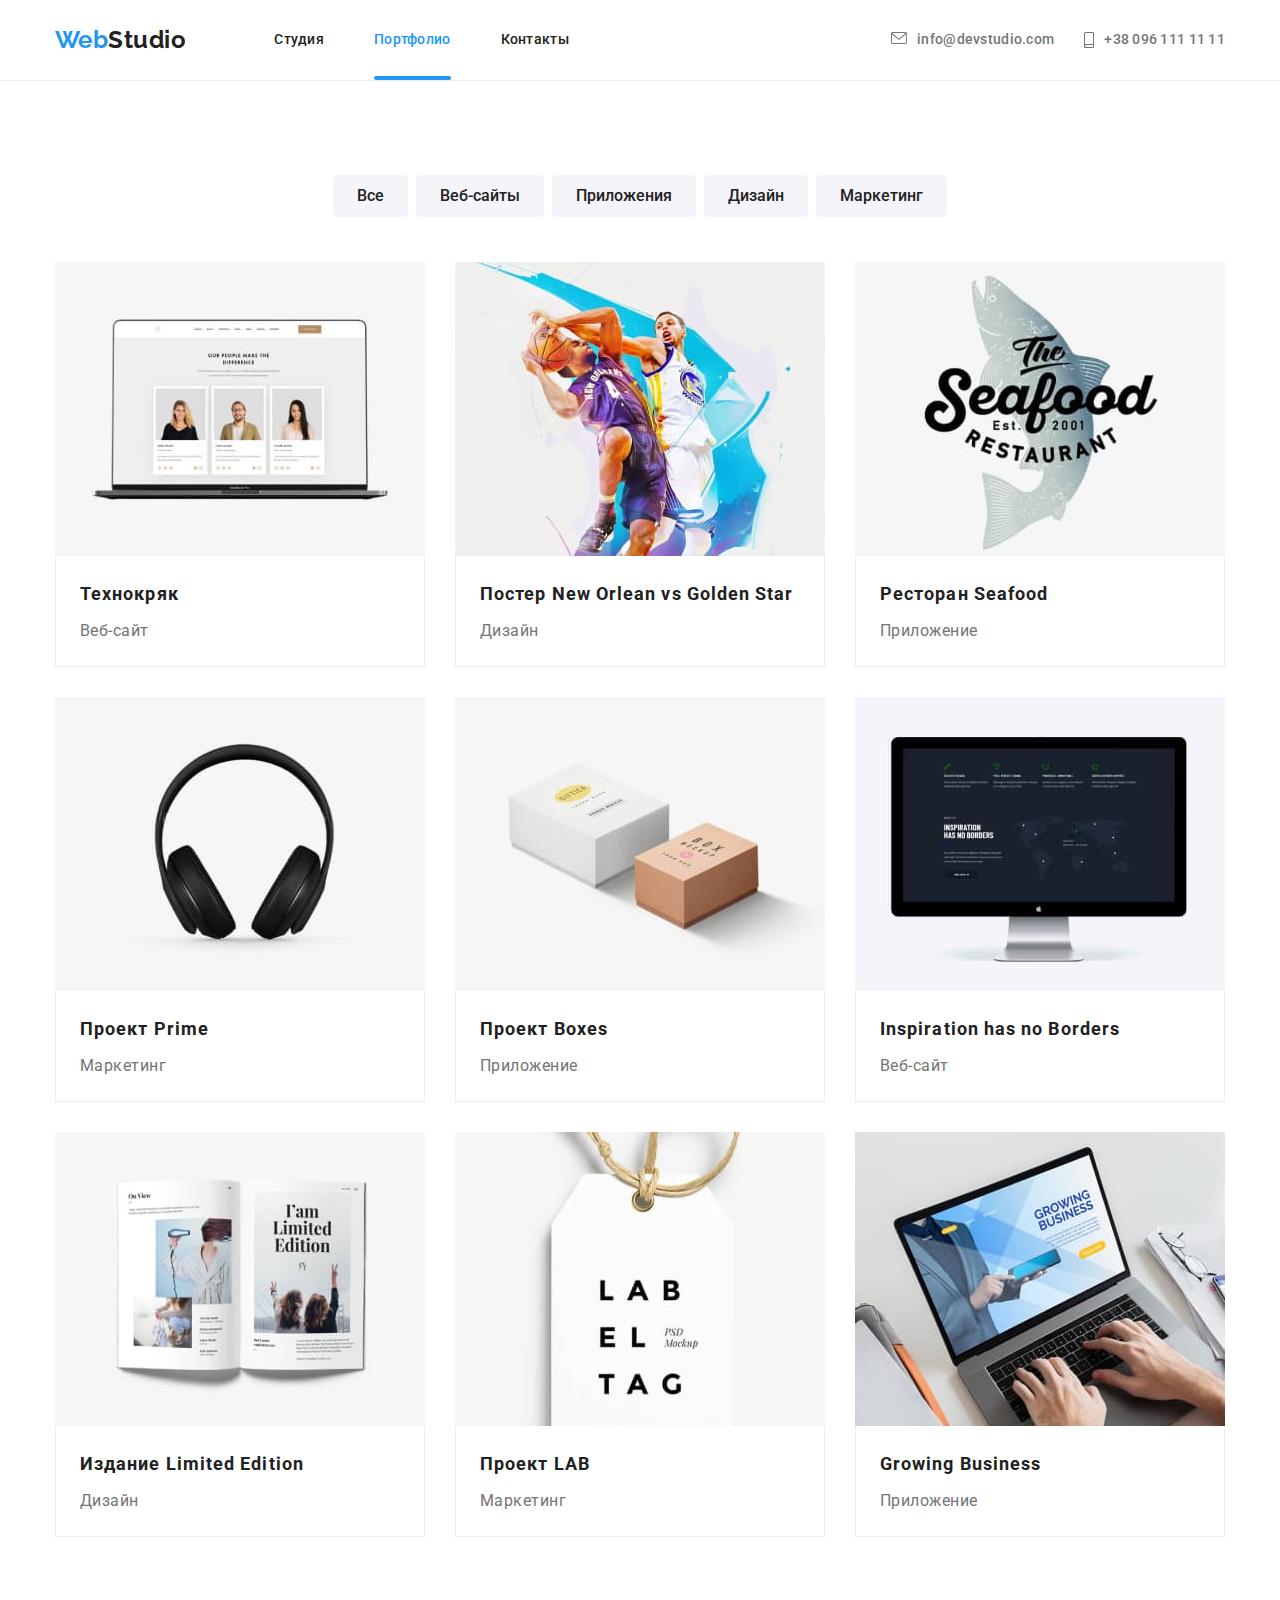
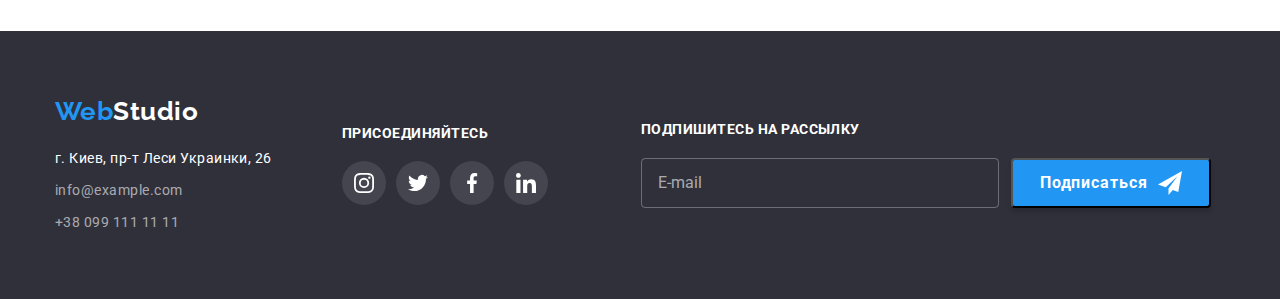
==== commit 921cce44: "ДЗ 8" ====
--- a/portfolio.html
+++ b/portfolio.html
@@ -61,7 +61,13 @@
                     <li class="portfolio-list__item">
                        <a class="portfolio-list__link" href="#"> 
                            <div class="portfolio-overlay">
-                        <img class="portfolio-list__img" srcset="./images/Technokriak.jpg 1x, ./images/Technokriak@2x.jpg 2x" src="./images/Technokriak.jpg" alt="Технокряк">
+                               <picture>
+                                <source srcset="./images/Technokriak_450_mobile.jpg 1x, ./images/Technokriak_450_mobile@2x.jpg 2x" media="(max-width: 767px)">
+                                <source srcset="./images/Technokriak_354_tablet.jpg 1x, ./images/Technokriak_354_tablet@2x.jpg 2x" media="(min-width: 768px) and (max-width: 1199px)">
+                                <source srcset="./images/Technokriak_370_desktop.jpg 1x, ./images/Technokriak_370_desktop@2x.jpg 2x" media="(min-width: 1200px)">
+                                <img class="portfolio-list__img" src="./images/Technokriak_450_mobile.jpg" alt="Технокряк">
+                               </picture>
+                        
                         <p class="portfolio-overlay__text">Технокряк это современная площадка распространения коронавируса. Компании используют эту платформу для цифрового шпионажа и атак на защищённые сервера конкурентов.</p>
                             </div>
                         <div class="portfolio-list__content">
@@ -74,7 +80,13 @@
                     <li class="portfolio-list__item">
                         <a class="portfolio-list__link" href="#">
                             <div class="portfolio-overlay">
-                                <img class="portfolio-list__img" srcset="./images/New-Orlean-Golden-Star.jpg 1x, ./images/New-Orlean-Golden-Star@2x.jpg 2x" src="./images/New-Orlean-Golden-Star.jpg" alt="Постер New Orlean vs Golden Star">
+                                <picture>
+                                    <source srcset="./images/New-Orlean-Golden-Star_450_mobile.jpg 1x, ./images/New-Orlean-Golden-Star_450_mobile@2x.jpg 2x" media="(max-width: 767px)">
+                                    <source srcset="./images/New-Orlean-Golden-Star_354_tablet.jpg 1x, ./images/New-Orlean-Golden-Star_354_tablet@2x.jpg 2x" media="(min-width: 768px) and (max-width: 1199px)">
+                                    <source srcset="./images/New-Orlean-Golden-Star_370_desktop.jpg 1x, ./images/New-Orlean-Golden-Star_370_desktop@2x.jpg 2x" media="(min-width: 1200px)">
+                                <img class="portfolio-list__img" src="./images/New-Orlean-Golden-Star_450_mobile.jpg" alt="Постер New Orlean vs Golden Star">
+                                </picture>
+                               
                                 <p class="portfolio-overlay__text">Технокряк это современная площадка распространения коронавируса. Компании используют эту платформу для цифрового шпионажа и атак на защищённые сервера конкурентов.</p>
                             </div>
                                 <div class="portfolio-list__content">
@@ -87,7 +99,13 @@
                     <li class="portfolio-list__item">
                         <a class="portfolio-list__link" href="">
                             <div class="portfolio-overlay">
-                        <img class="portfolio-list__img" srcset="./images/Seafood.jpg 1x, ./images/Seafood@2x.jpg 2x" src="./images/Seafood.jpg" alt="Ресторан Seafood">
+                                <picture>
+                                <source srcset="./images/Seafood_450_mobile.jpg 1x, ./images/Seafood_450_mobile@2x.jpg 2x" media="(max-width: 767px)">
+                                <source srcset="./images/Seafood_354_tablet.jpg 1x, ./images/Seafood_354_tablet@2x.jpg 2x" media="(min-width: 768px) and (max-width: 1199px)">
+                                <source srcset="./images/Seafood_370_desktop.jpg 1x, ./images/Seafood_370_desktop@2x.jpg 2x" media="(min-width: 1200px)">
+                                <img class="portfolio-list__img" src="./images/Seafood_450_mobile.jpg" alt="Ресторан Seafood">
+                                </picture>
+                       
                         <p class="portfolio-overlay__text">Технокряк это современная площадка распространения коронавируса. Компании используют эту платформу для цифрового шпионажа и атак на защищённые сервера конкурентов.</p>
                             </div>
                         <div class="portfolio-list__content">
@@ -100,7 +118,13 @@
                     <li class="portfolio-list__item">
                         <a class="portfolio-list__link" href="">
                             <div class="portfolio-overlay">
-                        <img class="portfolio-list__img" srcset="./images/Prime-project.jpg 1x, ./images/Prime-project@2x.jpg 2x" src="./images/Prime-project.jpg" alt="Проект Prime">
+                                <picture>
+                                <source srcset="./images/Prime-project_450_mobile.jpg 1x, ./images/Prime-project_450_mobile@2x.jpg 2x" media="(max-width: 767px)">
+                                <source srcset="./images/Prime-project_354_tablet.jpg 1x, ./images/Prime-project_354_tablet@2x.jpg 2x" media="(min-width: 768px) and (max-width: 1199px)">
+                                <source srcset="./images/Prime-project_370_desktop.jpg 1x, ./images/Prime-project_370_desktop@2x.jpg 2x" media="(min-width: 1200px)">
+                                <img class="portfolio-list__img" src="./images/Prime-project_450_mobile.jpg" alt="Проект Prime">
+                                </picture>
+                        
                         <p class="portfolio-overlay__text">Технокряк это современная площадка распространения коронавируса. Компании используют эту платформу для цифрового шпионажа и атак на защищённые сервера конкурентов.</p>
                             </div>
                         <div class="portfolio-list__content">
@@ -113,7 +137,13 @@
                     <li class="portfolio-list__item">
                         <a class="portfolio-list__link" href="">
                         <div class="portfolio-overlay">
-                            <img class="portfolio-list__img" srcset="./images/application-boxes.jpg 1x, ./images/application-boxes@2x.jpg 2x" src="./images/application-boxes.jpg" alt="Проект Boxes">
+                            <picture>
+                            <source srcset="./images/application-boxes_450_mobile.jpg 1x, ./images/application-boxes_450_mobile@2x.jpg 2x" media="(max-width: 767px)">
+                            <source srcset="./images/application-boxes_354_tablet.jpg 1x, ./images/application-boxes_354_tablet@2x.jpg 2x" media="(min-width: 768px) and (max-width: 1199px)">
+                            <source srcset="./images/application-boxes_370_desktop.jpg 1x, ./images/application-boxes_370_desktop@2x.jpg 2x" media="(min-width: 1200px)">
+                            <img class="portfolio-list__img" src="./images/application-boxes_450_mobile.jpg" alt="Проект Boxes">
+                            </picture>
+                           
                             <p class="portfolio-overlay__text">Технокряк это современная площадка распространения коронавируса. Компании используют эту платформу для цифрового шпионажа и атак на защищённые сервера конкурентов.</p>
                         </div>
                             <div class="portfolio-list__content">
@@ -126,7 +156,13 @@
                     <li class="portfolio-list__item">
                         <a class="portfolio-list__link" href="">
                         <div class="portfolio-overlay">
-                            <img class="portfolio-list__img" srcset="./images/Inspiration.jpg 1x, ./images/Inspiration@2x.jpg 2x" src="./images/Inspiration.jpg" alt="Inspiration has no Borders">
+                            <picture>
+                            <source srcset="./images/Inspiration_450_mobile.jpg 1x, ./images/Inspiration_450_mobile@2x.jpg 2x" media="(max-width: 767px)">
+                            <source srcset="./images/Inspiration_354_tablet.jpg 1x, ./images/Inspiration_354_tablet@2x.jpg 2x" media="(min-width: 768px) and (max-width: 1199px)">
+                            <source srcset="./images/Inspiration_370_desktop.jpg 1x, ./images/Inspiration_370_desktop@2x.jpg 2x" media="(min-width: 1200px)">
+                            <img class="portfolio-list__img" src="./images/Inspiration_450_mobile.jpg" alt="Inspiration has no Borders">
+                            </picture>
+                            
                             <p class="portfolio-overlay__text">Технокряк это современная площадка распространения коронавируса. Компании используют эту платформу для цифрового шпионажа и атак на защищённые сервера конкурентов.</p>
                         </div>
                             <div class="portfolio-list__content">
@@ -139,7 +175,13 @@
                     <li class="portfolio-list__item">
                         <a class="portfolio-list__link" href="">
                         <div class="portfolio-overlay">
-                            <img class="portfolio-list__img" srcset="./images/Limited-Edition.jpg 1x, ./images/Limited-Edition@2x.jpg 2x" src="./images/Limited-Edition.jpg" alt="Издание Limited Edition">
+                            <picture>
+                            <source srcset="./images/Limited-Edition_450_mobile.jpg 1x, ./images/Limited-Edition_450_mobile@2x.jpg 2x" media="(max-width: 767px)">
+                            <source srcset="./images/Limited-Edition_354_tablet.jpg 1x, ./images/Limited-Edition_354_tablet@2x.jpg 2x" media="(min-width: 768px) and (max-width: 1199px)">
+                            <source srcset="./images/Limited-Edition_370_desktop.jpg 1x, ./images/Limited-Edition_370_desktop@2x.jpg 2x" media="(min-width: 1200px)">
+                            <img class="portfolio-list__img" src="./images/Limited-Edition_450_mobile.jpg" alt="Издание Limited Edition">
+                            </picture>
+                            
                             <p class="portfolio-overlay__text">Технокряк это современная площадка распространения коронавируса. Компании используют эту платформу для цифрового шпионажа и атак на защищённые сервера конкурентов.</p>
                         </div>
                         <div class="portfolio-list__content">
@@ -152,7 +194,13 @@
                     <li class="portfolio-list__item">
                         <a class="portfolio-list__link" href="">
                         <div class="portfolio-overlay">
-                            <img class="portfolio-list__img" srcset="./images/LAB.jpg 1x, ./images/LAB@2x.jpg 2x" src="./images/LAB.jpg" alt="Проект LAB">
+                            <picture>
+                            <source srcset="./images/LAB_450_mobile.jpg 1x, ./images/LAB_450_mobile@2x.jpg 2x" media="(max-width: 767px)">
+                            <source srcset="./images/LAB_354_tablet.jpg 1x, ./images/LAB_354_tablet@2x.jpg 2x" media="(min-width: 768px) and (max-width: 1199px)">
+                            <source srcset="./images/LAB_370_desktop.jpg 1x, ./images/LAB_370_desktop@2x.jpg 2x" media="(min-width: 1200px)">
+                            <img class="portfolio-list__img" src="./images/LAB_450_mobile.jpg" alt="Проект LAB">
+                            </picture>
+                           
                             <p class="portfolio-overlay__text">Технокряк это современная площадка распространения коронавируса. Компании используют эту платформу для цифрового шпионажа и атак на защищённые сервера конкурентов.</p>
                         </div>
                         <div class="portfolio-list__content">
@@ -165,7 +213,13 @@
                     <li class="portfolio-list__item">
                         <a class="portfolio-list__link" href="">
                         <div class="portfolio-overlay">
-                            <img class="portfolio-list__img" srcset="./images/Growing-Business.jpg 1x, ./images/Growing-Business@2x.jpg 2x" src="./images/Growing-Business.jpg" alt="Growing Business">
+                            <picture>
+                            <source srcset="./images/Growing-Business_450_mobile.jpg 1x, ./images/Growing-Business_450_mobile@2x.jpg 2x" media="(max-width: 767px)">
+                            <source srcset="./images/Growing-Business_354_tablet.jpg 1x, ./images/Growing-Business_354_tablet@2x.jpg 2x" media="(min-width: 768px) and (max-width: 1199px)">
+                            <source srcset="./images/Growing-Business_370_desktop.jpg 1x, ./images/Growing-Business_370_desktop@2x.jpg 2x" media="(min-width: 1200px)">
+                            <img class="portfolio-list__img" src="./images/Growing-Business_450_mobile.jpg" alt="Growing Business">
+                            </picture>
+                           
                             <p class="portfolio-overlay__text">Технокряк это современная площадка распространения коронавируса. Компании используют эту платформу для цифрового шпионажа и атак на защищённые сервера конкурентов.</p>
                         </div>
                         <div class="portfolio-list__content">
--- a/css/main.min.css
+++ b/css/main.min.css
@@ -1,2 +1,2 @@
-body{font-family:Roboto,sans-serif;color:#757575;background-color:#fff;letter-spacing:0.03em}img{display:block;max-width:100%;height:auto}.site-nav-list,.header-contact,.header-menu-link,.modal-agreement__list,.benefits-list,.services-list,.team-list,.employee-contact,.client-list,.footer-connect-list,.portfolio-button,.portfolio-list{margin:0;padding:0;list-style:none}.order-section__title,.modal-agreement__title,.benefits-list__tittle,.benefits-list__text,.services__tittle,.services-list__title,.team__tittle,.team-employee__tittle,.team-employee__profession,.client-tittle,.footer-connect__tittle,.footer-subscription__title,.portfolio-list__title,.portfolio-list__text,.portfolio-overlay__text{margin:0;padding:0}.benefits-section,.services,.team,.client,.footer-connect,.portfolio{padding-top:94px;padding-bottom:94px}@media screen and (max-width: 1199px){.benefits-section,.services,.team,.client,.footer-connect,.portfolio{padding-top:60px;padding-bottom:60px}}.services-list__title,.client-list{display:-webkit-box;display:-ms-flexbox;display:flex;-webkit-box-align:center;-ms-flex-align:center;align-items:center}.conteiner{padding-left:15px;padding-right:15px;margin-left:auto;margin-right:auto}@media screen and (min-width: 480px){.conteiner{width:480px}}@media screen and (min-width: 768px){.conteiner{width:768px}}@media screen and (min-width: 1200px){.conteiner{width:1200px}}.header{border-bottom:1px solid #ECECEC}.header-section{display:-webkit-box;display:-ms-flexbox;display:flex;-webkit-box-align:center;-ms-flex-align:center;align-items:center}@media screen and (max-width: 767px){.header-section{-webkit-box-pack:justify;-ms-flex-pack:justify;justify-content:space-between}}.menu-button{display:-webkit-inline-box;display:-ms-inline-flexbox;display:inline-flex;-webkit-box-pack:center;-ms-flex-pack:center;justify-content:center;-webkit-box-align:center;-ms-flex-align:center;align-items:center;width:40px;height:40px;margin:0;padding:0;border:none;background-color:transparent;z-index:2}@media screen and (min-width: 768px){.menu-button{display:none}}.menu-button .menu-button__img--close{display:none}.menu-button.is-open .menu-button__img--close{display:block}.menu-button.is-open .menu-button__img--open{display:none}.header-mobile-menu{background-color:#fff;width:100%}@media screen and (max-width: 767px){.header-mobile-menu{position:absolute;top:0;left:0;width:100%;z-index:1;display:none;padding-top:48px;padding-bottom:48px;padding-left:40px}.header-mobile-menu.is-open{display:block}}@media screen and (min-width: 768px){.header-mobile-menu{display:-webkit-box;display:-ms-flexbox;display:flex;-webkit-box-pack:justify;-ms-flex-pack:justify;justify-content:space-between}}@media screen and (max-width: 767px){.header-nav-menu{margin-bottom:302px}}@media screen and (min-width: 768px){.header-nav-menu{display:-webkit-box;display:-ms-flexbox;display:flex;-webkit-box-align:center;-ms-flex-align:center;align-items:center;margin-left:88px}}@media screen and (min-width: 768px){.site-nav-list{display:-webkit-box;display:-ms-flexbox;display:flex}}@media screen and (max-width: 767px){.site-nav-list__item{margin-bottom:35px}.site-nav-list__item:nth-child(2n){margin-bottom:32px}.site-nav-list__item:last-child{margin-bottom:0}}@media screen and (min-width: 768px){.site-nav-list__item{margin-right:50px}.site-nav-list__item:last-child{margin-right:0}}.site-nav-list__link{color:#212121;font-weight:500;font-size:40px;line-height:1.175;letter-spacing:0.02em;text-decoration:none;-webkit-transition:color 250ms cubic-bezier(0.4, 0, 0.2, 1);transition:color 250ms cubic-bezier(0.4, 0, 0.2, 1)}@media screen and (min-width: 768px){.site-nav-list__link{position:relative;padding-bottom:32px;padding-top:32px}}.site-nav-list__link:hover,.site-nav-list__link:focus{color:#2196F3}@media screen and (min-width: 768px){.site-nav-list__link{display:-webkit-box;display:-ms-flexbox;display:flex;font-style:normal;font-weight:500;font-size:14px;line-height:1.14;letter-spacing:0.02em}}.site-nav-list__link--current{color:#2196F3}@media screen and (min-width: 768px){.site-nav-list__link--current::before{content:'';position:absolute;bottom:0;width:100%;height:4px;border-radius:2px;background-color:#2196F3}}@media screen and (max-width: 767px){.header-contact{margin-bottom:64px}}@media screen and (min-width: 768px) and (max-width: 1199px){.header-contact{display:-webkit-box;display:-ms-flexbox;display:flex;-webkit-box-orient:vertical;-webkit-box-direction:normal;-ms-flex-direction:column;flex-direction:column;-webkit-box-pack:center;-ms-flex-pack:center;justify-content:center}}@media screen and (min-width: 1200px){.header-contact{display:-webkit-box;display:-ms-flexbox;display:flex;-webkit-box-align:center;-ms-flex-align:center;align-items:center}}@media screen and (max-width: 767px){.header-contact__item{margin-bottom:32px}.header-contact__item:last-child{margin-bottom:0}}@media screen and (min-width: 1200px){.header-contact__item{display:-webkit-box;display:-ms-flexbox;display:flex;margin-right:30px}.header-contact__item:last-child{margin-right:0}}.header-contact__link{color:#757575;font-weight:500;font-size:12px;letter-spacing:0,02em;text-decoration:none;-webkit-transition:color 250ms cubic-bezier(0.4, 0, 0.2, 1);transition:color 250ms cubic-bezier(0.4, 0, 0.2, 1)}.header-contact__link:hover,.header-contact__link:focus{color:#2196F3}@media screen and (min-width: 1200px){.header-contact__link{font-weight:500;font-size:14px;line-height:1.14;letter-spacing:0.02em}}.header-contact__link-tell{display:-webkit-inline-box;display:-ms-inline-flexbox;display:inline-flex}@media screen and (max-width: 767px) and (max-width: 1199px){.header-contact__link-tell{font-weight:500;font-size:34px;line-height:1.18px;color:#2196F3}}@media screen and (min-width: 768px) and (max-width: 1199px){.header-contact__link-tell{margin-top:10px}}.header-contact__link-mail{display:-webkit-inline-box;display:-ms-inline-flexbox;display:inline-flex}@media screen and (max-width: 767px) and (max-width: 1199px){.header-contact__link-mail{font-weight:500;font-size:24px;line-height:1.17}}.header-contact__img{fill:currentColor;margin-right:10px}@media screen and (max-width: 767px){.header-contact__img{display:none}}.header-menu-link{display:-webkit-box;display:-ms-flexbox;display:flex}@media screen and (min-width: 768px){.header-menu-link{display:none}}.header-menu-link__item{padding-left:10px;padding-right:10px}.header-menu-link__item:not(last-child){border-right:1px solid rgba(33,33,33,0.2)}.header-menu-link_href{text-decoration:none;color:#2196F3;font-weight:500;font-size:18px;line-height:1.22}.logo{font-family:Raleway,sans-serif;font-weight:bold;font-size:24px;color:#212121;line-height:1.166;text-decoration:none;display:-webkit-box;display:-ms-flexbox;display:flex}.logo__web{color:#2196F3}.footer-logo{font-family:Raleway,sans-serif;font-weight:bold;font-size:26px;line-height:1.19;color:#fff;text-decoration:none;display:block}.order-section{background-color:#2F303A;text-align:center;margin-left:auto;margin-right:auto;padding-top:118px;padding-bottom:118px}@media screen and (max-width: 767px){.order-section{background-image:-webkit-gradient(linear, left top, left bottom, from(rgba(47,48,58,0.4)), to(rgba(47,48,58,0.4))),url("./images/backgraund-mobile.jpg");background-image:linear-gradient(rgba(47,48,58,0.4), rgba(47,48,58,0.4)),url("./images/backgraund-mobile.jpg");background-position:center;background-size:cover;background-repeat:no-repeat}}@media screen and (max-width: 767px) and (min-device-pixel-ratio: 2), screen and (max-width: 767px) and (-webkit-min-device-pixel-ratio: 2), screen and (max-width: 767px) and (min-resolution: 192dpi), screen and (max-width: 767px) and (min-resolution: 2dppx){.order-section{background-image:-webkit-gradient(linear, left top, left bottom, from(rgba(47,48,58,0.4)), to(rgba(47,48,58,0.4))),url("./images/backgraund-mobile@2x.jpg");background-image:linear-gradient(rgba(47,48,58,0.4), rgba(47,48,58,0.4)),url("./images/backgraund-mobile@2x.jpg")}}@media screen and (min-width: 768px) and (max-width: 1199px){.order-section{background-image:-webkit-gradient(linear, left top, left bottom, from(rgba(47,48,58,0.4)), to(rgba(47,48,58,0.4))),url("./images/backgraund-tablet.jpg");background-image:linear-gradient(rgba(47,48,58,0.4), rgba(47,48,58,0.4)),url("./images/backgraund-tablet.jpg");background-position:center;background-size:cover;background-repeat:no-repeat}}@media screen and (min-width: 768px) and (max-width: 1199px) and (min-device-pixel-ratio: 2), screen and (min-width: 768px) and (max-width: 1199px) and (-webkit-min-device-pixel-ratio: 2), screen and (min-width: 768px) and (max-width: 1199px) and (min-resolution: 192dpi), screen and (min-width: 768px) and (max-width: 1199px) and (min-resolution: 2dppx){.order-section{background-image:-webkit-gradient(linear, left top, left bottom, from(rgba(47,48,58,0.4)), to(rgba(47,48,58,0.4))),url("./images/backgraund-tablet@2x.jpg");background-image:linear-gradient(rgba(47,48,58,0.4), rgba(47,48,58,0.4)),url("./images/backgraund-tablet@2x.jpg")}}@media screen and (min-width: 1200px){.order-section{background-image:-webkit-gradient(linear, left top, left bottom, from(rgba(47,48,58,0.4)), to(rgba(47,48,58,0.4))),url("./images/backgraund-desktop.jpg");background-image:linear-gradient(rgba(47,48,58,0.4), rgba(47,48,58,0.4)),url("./images/backgraund-desktop.jpg");background-position:center;background-size:cover;background-repeat:no-repeat}}@media screen and (min-width: 1200px) and (min-device-pixel-ratio: 2), screen and (min-width: 1200px) and (-webkit-min-device-pixel-ratio: 2), screen and (min-width: 1200px) and (min-resolution: 192dpi), screen and (min-width: 1200px) and (min-resolution: 2dppx){.order-section{background-image:-webkit-gradient(linear, left top, left bottom, from(rgba(47,48,58,0.4)), to(rgba(47,48,58,0.4))),url("./images/backgraund-desktop@2x.jpg");background-image:linear-gradient(rgba(47,48,58,0.4), rgba(47,48,58,0.4)),url("./images/backgraund-desktop@2x.jpg")}}.order-section__title{color:#fff;font-weight:900;letter-spacing:0.06em;text-align:center;text-transform:uppercase;margin-left:auto;margin-right:auto;margin-bottom:30px}@media screen and (min-width: 768px){.order-section__title{font-size:26px;line-height:1.61;max-width:360px;padding-top:118px}}.order-section__button{background-color:#2196F3;color:#fff;font-weight:bold;font-size:16px;line-height:1.88;cursor:pointer;font-family:inherit;letter-spacing:0.06em;display:inline-block;width:200px;height:50px;-webkit-box-shadow:0px 4px 4px rgba(0,0,0,0.15);box-shadow:0px 4px 4px rgba(0,0,0,0.15);border-radius:4px;border-color:transparent;-webkit-transition:color 250ms cubic-bezier(0.4, 0, 0.2, 1);transition:color 250ms cubic-bezier(0.4, 0, 0.2, 1)}.order-section__button:hover,.order-section__button:focus{background-color:#188CE8}@media screen and (min-width: 768px){.order-section__button{margin-bottom:118px}}.backdrop{position:fixed;z-index:3;top:0;left:0;bottom:0;right:0;overflow-y:scroll;opacity:1;-webkit-transition:opacity 250ms ease-in-out;transition:opacity 250ms ease-in-out;background-color:rgba(0,0,0,0.2)}.backdrop--is-hidden{opacity:0;pointer-events:none}.backdrop--is-hidden .modal{-webkit-transform:translate(-50%, -50%) scale(0);transform:translate(-50%, -50%) scale(0)}.modal{position:absolute;min-width:528px;height:581px;top:50%;left:50%;-webkit-transform:translate(-50%, -50%) scale(1);transform:translate(-50%, -50%) scale(1);-webkit-transition:-webkit-transform 500ms ease-in-out;transition:-webkit-transform 500ms ease-in-out;transition:transform 500ms ease-in-out;transition:transform 500ms ease-in-out, -webkit-transform 500ms ease-in-out;background-color:#fff;-webkit-box-shadow:0px 1px 3px rgba(0,0,0,0.12),0px 1px 1px rgba(0,0,0,0.14),0px 2px 1px rgba(0,0,0,0.2);box-shadow:0px 1px 3px rgba(0,0,0,0.12),0px 1px 1px rgba(0,0,0,0.14),0px 2px 1px rgba(0,0,0,0.2);border-radius:4px;padding:40px 39px 40px 41px}.modal-agreement__title{margin-bottom:12px;font-style:normal;font-weight:bold;font-size:20px;line-height:1.15;text-align:center;color:#212121}.modal-agreement__label{display:-webkit-box;display:-ms-flexbox;display:flex;-webkit-box-orient:vertical;-webkit-box-direction:normal;-ms-flex-direction:column;flex-direction:column;font-style:normal;font-weight:normal;font-size:12px;line-height:1.17;letter-spacing:0.01em;color:#757575}.modal-agreement__input{padding-left:42px;padding-top:12px;padding-bottom:12px;border:1px solid rgba(33,33,33,0.2);border-radius:4px;outline:none;cursor:pointer;-webkit-transition:border 250ms cubic-bezier(0.4, 0, 0.2, 1);transition:border 250ms cubic-bezier(0.4, 0, 0.2, 1)}.modal-agreement__input:focus{border-color:#2196F3}.comment-textarea:focus{border-color:#2196F3}.modal-agreement__input:focus ~ .modal-agreement__img{fill:#2196F3}.modal-agreement__comment{font-style:normal;font-weight:normal;font-size:12px;line-height:1.17;letter-spacing:0.01em;color:#757575;margin-bottom:4px;display:-webkit-box;display:-ms-flexbox;display:flex;-webkit-box-orient:vertical;-webkit-box-direction:normal;-ms-flex-direction:column;flex-direction:column;margin-bottom:20px}.modal-agreement__list{font-style:normal;font-weight:normal;font-size:12px;line-height:1.17;letter-spacing:0.01em;color:#757575}textarea{resize:none}.comment-textarea{font-style:normal;font-weight:normal;font-size:14px;line-height:1.14;letter-spacing:0.01em}.modal-agreement__item{position:relative;margin-bottom:10px;display:-webkit-box;display:-ms-flexbox;display:flex;-webkit-box-orient:vertical;-webkit-box-direction:normal;-ms-flex-direction:column;flex-direction:column}.modal-agreement__item .modal-agreement__img{position:absolute;bottom:12px;left:12px}.modal-agreement__label-title{padding:4px}.modal-agreement__textarea{border:1px solid rgba(33,33,33,0.2);border-radius:4px;padding:12px 16px;outline:none;-webkit-transition:border 250ms cubic-bezier(0.4, 0, 0.2, 1);transition:border 250ms cubic-bezier(0.4, 0, 0.2, 1)}.agreement-follow{display:-webkit-box;display:-ms-flexbox;display:flex}.follow-checkbox{font-style:normal;font-weight:normal;font-size:14px;line-height:1.71;-webkit-box-align:center;-ms-flex-align:center;align-items:center;text-align:center;color:#757575;margin-bottom:30px}.follow-checkbox__input{-moz-appearance:none;-webkit-appearance:none;appearance:none}.follow-checkbox__img{padding:0;display:-webkit-inline-box;display:-ms-inline-flexbox;display:inline-flex;border:2px solid #212121;border-radius:2px;background-color:#fff;color:#fff;fill:currentColor;-webkit-box-align:center;-ms-flex-align:center;align-items:center;-webkit-box-pack:center;-ms-flex-pack:center;justify-content:center;text-align:center;-webkit-transition:border 250ms cubic-bezier(0.4, 0, 0.2, 1),background-color 250ms cubic-bezier(0.4, 0, 0.2, 1);transition:border 250ms cubic-bezier(0.4, 0, 0.2, 1),background-color 250ms cubic-bezier(0.4, 0, 0.2, 1)}.follow-checkbox__input:checked+.follow-checkbox__img{background-color:#2196F3;border:2px solid #2196F3}.modal-agreement__button{display:block;background-color:#2196F3;-webkit-box-shadow:0px 4px 4px rgba(0,0,0,0.15);box-shadow:0px 4px 4px rgba(0,0,0,0.15);border-radius:4px;text-align:center;width:200px;height:50px;margin-right:auto;margin-left:auto;font-style:normal;font-weight:bold;font-size:16px;line-height:1.88;letter-spacing:0.06em;color:#FFFFFF;cursor:pointer;-webkit-transition:background-color 250ms cubic-bezier(0.4, 0, 0.2, 1);transition:background-color 250ms cubic-bezier(0.4, 0, 0.2, 1)}.modal-agreement__button{background-color:#188CE8}.follow-checkbox__terms{color:#2196F3}.modal-btn{position:absolute;top:8px;right:8px;display:-webkit-inline-box;display:-ms-inline-flexbox;display:inline-flex;-webkit-box-align:center;-ms-flex-align:center;align-items:center;-webkit-box-pack:center;-ms-flex-pack:center;justify-content:center;width:30px;height:30px;background-color:#fff;border:1px solid rgba(0,0,0,0.1);border-radius:50%;cursor:pointer}.modal-btn:hover{fill:#2196F3}@media screen and (min-width: 768px){.benefits-list{display:-webkit-box;display:-ms-flexbox;display:flex;-ms-flex-wrap:wrap;flex-wrap:wrap}}@media screen and (min-width: 1200px){.benefits-list{-ms-flex-wrap:nowrap;flex-wrap:nowrap}}.benefits-list__item{margin-bottom:30px}.benefits-list__item:last-child{margin-bottom:0}@media screen and (min-width: 768px){.benefits-list__item{max-width:354px}.benefits-list__item:nth-child(2n+1){margin-right:30px}}@media screen and (min-width: 1200px){.benefits-list__item{margin-bottom:0;margin-right:30px}.benefits-list__item:last-child{margin-right:0}}.benefits-list__tittle{font-weight:700;font-size:14px;line-height:1.14;color:#212121;width:100%;text-align:center;margin-top:30px}@media screen and (min-width: 768px){.benefits-list__tittle{text-align:start}}.benefits-list__text{font-weight:normal;font-size:14px;line-height:1.71;margin-top:10px}.benefits-list__img{background-color:#F5F4FA;border-radius:4px;text-align:center;padding-top:25px;padding-bottom:25px}@media screen and (max-width: 768px){.services{display:none}}.services__tittle{font-weight:bold;font-size:36px;line-height:1.17;color:#212121;text-align:center;margin-bottom:50px}.services-list{display:-webkit-box;display:-ms-flexbox;display:flex}.services-list__item{margin-right:30px;position:relative}.services-list__item:last-child{margin-right:0px}.services-list__title{position:absolute;-webkit-box-pack:center;-ms-flex-pack:center;justify-content:center;bottom:0;width:100%;height:70px;background-color:rgba(47,48,58,0.8);font-style:normal;font-weight:bold;font-size:14px;line-height:1,14;text-transform:uppercase;color:#fff}.team{background-color:#F5F4FA}.team__tittle{font-weight:bold;font-size:28px;line-height:1.178;color:#212121;text-align:center}@media screen and (min-width: 1200px){.team__tittle{font-weight:700;font-size:36px;line-height:1.17}}@media screen and (min-width: 768px){.team-list{display:-webkit-box;display:-ms-flexbox;display:flex;-ms-flex-wrap:wrap;flex-wrap:wrap}}@media screen and (min-width: 1200px){.team-list{-ms-flex-wrap:nowrap;flex-wrap:nowrap}}.team-item{background-color:#fff;-webkit-box-shadow:0px 1px 3px rgba(0,0,0,0.12),0px 1px 1px rgba(0,0,0,0.14),0px 2px 1px rgba(0,0,0,0.2);box-shadow:0px 1px 3px rgba(0,0,0,0.12),0px 1px 1px rgba(0,0,0,0.14),0px 2px 1px rgba(0,0,0,0.2);border-radius:0px 0px 4px 4px;width:100%;margin-top:30px}@media screen and (min-width: 768px){.team-item{max-width:354px}.team-item:nth-child(2n+1){margin-right:30px}}@media screen and (min-width: 1200px){.team-item{margin-right:30px}.team-item:last-child{margin-right:0}}.team-item__photo{width:100%}.team-employee__tittle{font-weight:500;font-size:16px;line-height:1.16;color:#212121;text-align:center;margin-top:30px}.team-employee__profession{font-weight:normal;font-size:16px;line-height:1.19;text-align:center;margin-top:10px}.employee-contact{display:-webkit-box;display:-ms-flexbox;display:flex;-webkit-box-pack:center;-ms-flex-pack:center;justify-content:center;margin-top:16px;padding-bottom:24px}.employee-contact__item{margin-right:10px}.employee-contact__item:last-child{margin-right:0px}.employee-contact__link{display:block;text-decoration:none;width:44px;height:44px;background-color:#fff;color:#AFB1B8;border-radius:50%;cursor:pointer;-webkit-box-align:center;-ms-flex-align:center;align-items:center;-webkit-box-pack:center;-ms-flex-pack:center;justify-content:center;display:-webkit-inline-box;display:-ms-inline-flexbox;display:inline-flex;-webkit-transition:color 250ms cubic-bezier(0.4, 0, 0.2, 1),background-color 250ms cubic-bezier(0.4, 0, 0.2, 1);transition:color 250ms cubic-bezier(0.4, 0, 0.2, 1),background-color 250ms cubic-bezier(0.4, 0, 0.2, 1)}.employee-contact__link:hover,.employee-contact__link:focus{background-color:#2196F3;color:#fff}.employee-contact__img{fill:currentColor}.client{text-align:center}.client-tittle{font-weight:bold;font-size:28px;line-height:1.17;color:#212121;text-align:center}@media screen and (min-width: 1200px){.client-tittle{font-weight:700;font-size:36px}}.client-list{-ms-flex-wrap:wrap;flex-wrap:wrap;-webkit-box-pack:center;-ms-flex-pack:center;justify-content:center}@media screen and (min-width: 1200px){.client-list{-ms-flex-wrap:nowrap;flex-wrap:nowrap;margin-top:50px}}@media screen and (max-width: 767px){.client-list__item{margin-top:30px}.client-list__item:nth-child(2n+1){margin-right:30px}}@media screen and (min-width: 768px) and (max-width: 1199px){.client-list__item{margin-top:30px;margin-right:30px}.client-list__item:nth-child(3n){margin-right:0}}@media screen and (min-width: 1200px){.client-list__item{margin-top:0;margin-right:30px}.client-list__item:last-child{margin-right:0}}.client-list__link{display:-webkit-box;display:-ms-flexbox;display:flex;-webkit-box-align:center;-ms-flex-align:center;align-items:center;-webkit-box-pack:center;-ms-flex-pack:center;justify-content:center;text-decoration:none;border:1px solid #AFB1B8;border-radius:4px;color:#AFB1B8;min-width:210px;min-height:92px;-webkit-transition:color 250ms cubic-bezier(0.4, 0, 0.2, 1),border 250ms cubic-bezier(0.4, 0, 0.2, 1);transition:color 250ms cubic-bezier(0.4, 0, 0.2, 1),border 250ms cubic-bezier(0.4, 0, 0.2, 1)}.client-list__link:hover,.client-list__link:focus{border:1px solid #2196F3;color:#2196F3}@media screen and (min-width: 768px){.client-list__link{min-width:226px;min-height:92px}}@media screen and (min-width: 1200px){.client-list__link{min-width:170px;min-height:92px}}.client-list__img{fill:currentColor}.footer{background-color:#2F303A;color:#FFFFFF}.footer-section{text-align:center}@media screen and (max-width: 1199px){.footer-section{padding-top:60px;padding-bottom:60px}}@media screen and (min-width: 1200px){.footer-section{display:-webkit-box;display:-ms-flexbox;display:flex;-webkit-box-align:center;-ms-flex-align:center;align-items:center}}@media screen and (min-width: 768px){.footer-section-tablet{display:-webkit-box;display:-ms-flexbox;display:flex;-webkit-box-align:center;-ms-flex-align:center;align-items:center;-webkit-box-pack:center;-ms-flex-pack:center;justify-content:center}}.footer-logo{font-family:Raleway, sans-serif;font-weight:bold;font-size:26px;line-height:1.19;color:#FFFFFF;text-decoration:none;display:block}@media screen and (min-width: 1200px){.footer-contact{text-align:start}}.footer-contact__address{font-weight:normal;font-size:14px;line-height:1.71;font-style:normal;margin-top:20px}.footer-contact__contacts{color:rgba(255,255,255,0.6);text-decoration:none;display:block;margin-top:8px}@media screen and (min-width: 768px){.footer-connect{margin-left:165px}}@media screen and (min-width: 1200px){.footer-connect{margin-left:70px}}.footer-connect__tittle{font-size:14px;line-height:1,14;text-transform:uppercase;margin-bottom:20px}.footer-connect-list{display:-webkit-box;display:-ms-flexbox;display:flex;-webkit-box-pack:center;-ms-flex-pack:center;justify-content:center}.footer-connect-list__item{margin-right:10px}.footer-connect-list__item:last-child{margin-right:0px}.footer-connect-list__link{display:block;text-decoration:none;color:#fff;background:rgba(255,255,255,0.1);border-radius:50%;width:44px;height:44px;-webkit-box-align:center;-ms-flex-align:center;align-items:center;-webkit-box-pack:center;-ms-flex-pack:center;justify-content:center;display:-webkit-inline-box;display:-ms-inline-flexbox;display:inline-flex;-webkit-transition:background-color 250ms cubic-bezier(0.4, 0, 0.2, 1);transition:background-color 250ms cubic-bezier(0.4, 0, 0.2, 1)}.footer-connect-list__link:hover,.footer-connect-list__link:focus{background-color:#2196F3}.footer-connect-list__img{fill:currentColor}@media screen and (min-width: 768px) and (max-width: 1199px){.footer-subscription{margin-top:60px}}@media screen and (min-width: 1200px){.footer-subscription{margin-left:93px}}.footer-subscription__title{font-style:normal;font-weight:bold;font-size:14px;line-height:1.14;text-transform:uppercase}.footer-subscription-form{text-align:center;margin-top:20px}@media screen and (min-width: 1200px){.footer-subscription-form{display:-webkit-box;display:-ms-flexbox;display:flex}}.footer-subscription__input{color:#fff;display:block;border:1px solid rgba(255,255,255,0.3);border-radius:4px;outline:none;background-color:transparent;width:100%;padding:15px 16px}.footer-subscription__input::-webkit-input-placeholder{font-style:normal;font-weight:normal;font-size:16px;line-height:1.25;color:rgba(255,255,255,0.6)}.footer-subscription__input:-ms-input-placeholder{font-style:normal;font-weight:normal;font-size:16px;line-height:1.25;color:rgba(255,255,255,0.6)}.footer-subscription__input::-ms-input-placeholder{font-style:normal;font-weight:normal;font-size:16px;line-height:1.25;color:rgba(255,255,255,0.6)}.footer-subscription__input::placeholder{font-style:normal;font-weight:normal;font-size:16px;line-height:1.25;color:rgba(255,255,255,0.6)}@media screen and (min-width: 768px) and (max-width: 1199px){.footer-subscription__input{max-width:450px;margin-left:auto;margin-right:auto}}@media screen and (min-width: 1200px){.footer-subscription__input{min-width:358px;max-height:50px}}.footer-subscription__button{display:-webkit-inline-box;display:-ms-inline-flexbox;display:inline-flex;-webkit-box-pack:center;-ms-flex-pack:center;justify-content:center;-webkit-box-align:center;-ms-flex-align:center;align-items:center;font-style:normal;font-weight:bold;font-size:16px;line-height:1.88;letter-spacing:0.06em;min-width:200px;min-height:50px;margin-left:auto;margin-right:auto;margin-top:30px;background-color:#2196F3;color:#fff;-webkit-box-shadow:0px 4px 4px rgba(0,0,0,0.15);box-shadow:0px 4px 4px rgba(0,0,0,0.15);border-radius:4px;cursor:pointer}@media screen and (min-width: 768px){.footer-subscription__button{margin-top:20px}}@media screen and (min-width: 1200px){.footer-subscription__button{margin-top:0;margin-left:12px}}.footer-subscription__img{margin-left:10px;display:-webkit-inline-box;display:-ms-inline-flexbox;display:inline-flex}.portfolio-button{display:-webkit-box;display:-ms-flexbox;display:flex;-ms-flex-wrap:wrap;flex-wrap:wrap;margin-bottom:40px}@media screen and (min-width: 768px){.portfolio-button{margin-bottom:30px;-webkit-box-pack:center;-ms-flex-pack:center;justify-content:center}}.portfolio-button__item{margin-bottom:15px}.portfolio-button__item:nth-child(n+4){margin-bottom:0}.portfolio-button__item:not(:last-child){margin-right:8px}.portfolio-button__btn{background-color:#F5F4FA;color:#212121;font-weight:500;font-size:16px;line-height:1.63;cursor:pointer;font-family:inherit;display:block;padding:6px 22px 6px 22px;border-color:transparent;border-radius:4px;-webkit-transition:color 250ms cubic-bezier(0.4, 0, 0.2, 1),background-color 250ms cubic-bezier(0.4, 0, 0.2, 1),-webkit-box-shadow 250ms cubic-bezier(0.4, 0, 0.2, 1);transition:color 250ms cubic-bezier(0.4, 0, 0.2, 1),background-color 250ms cubic-bezier(0.4, 0, 0.2, 1),-webkit-box-shadow 250ms cubic-bezier(0.4, 0, 0.2, 1);transition:color 250ms cubic-bezier(0.4, 0, 0.2, 1),background-color 250ms cubic-bezier(0.4, 0, 0.2, 1),box-shadow 250ms cubic-bezier(0.4, 0, 0.2, 1);transition:color 250ms cubic-bezier(0.4, 0, 0.2, 1),background-color 250ms cubic-bezier(0.4, 0, 0.2, 1),box-shadow 250ms cubic-bezier(0.4, 0, 0.2, 1),-webkit-box-shadow 250ms cubic-bezier(0.4, 0, 0.2, 1)}.portfolio-button__btn:hover,.portfolio-button__btn:focus{background-color:#2196F3;color:#fff;-webkit-box-shadow:0px 3px 1px rgba(0,0,0,0.1),0px 1px 2px rgba(0,0,0,0.08),0px 2px 2px rgba(0,0,0,0.12);box-shadow:0px 3px 1px rgba(0,0,0,0.1),0px 1px 2px rgba(0,0,0,0.08),0px 2px 2px rgba(0,0,0,0.12)}.portfolio-list__link{background-color:#fff;display:block}.portfolio-list{display:-webkit-box;display:-ms-flexbox;display:flex;-ms-flex-wrap:wrap;flex-wrap:wrap}@media screen and (min-width: 1200px){.portfolio-list__item{margin-right:30px;margin-bottom:30px}.portfolio-list__item:nth-child(3n+3){margin-right:0px}.portfolio-list__item:nth-last-child(-n+3){margin-bottom:0px}}@media screen and (max-width: 767px){.portfolio-list__item{width:100%}.portfolio-list__item:not(:last-child){margin-bottom:30px}}@media screen and (min-width: 768px){.portfolio-list__item{max-width:354px;max-height:404px}.portfolio-list__item:nth-child(-n+2){max-height:440px}.portfolio-list__item:nth-child(2n+1){margin-right:30px}.portfolio-list__item:not(:last-child){margin-bottom:30px}}.portfolio-list__link{text-decoration:none;cursor:pointer;background-color:#fff;-webkit-transition:-webkit-box-shadow 250ms cubic-bezier(0.4, 0, 0.2, 1);transition:-webkit-box-shadow 250ms cubic-bezier(0.4, 0, 0.2, 1);transition:box-shadow 250ms cubic-bezier(0.4, 0, 0.2, 1);transition:box-shadow 250ms cubic-bezier(0.4, 0, 0.2, 1), -webkit-box-shadow 250ms cubic-bezier(0.4, 0, 0.2, 1)}.portfolio-list__link:hover,.portfolio-list__link:focus{-webkit-box-shadow:0px 1px 1px rgba(0,0,0,0.12),0px 4px 4px rgba(0,0,0,0.06),1px 4px 6px rgba(0,0,0,0.16);box-shadow:0px 1px 1px rgba(0,0,0,0.12),0px 4px 4px rgba(0,0,0,0.06),1px 4px 6px rgba(0,0,0,0.16)}.portfolio-list__link:hover .portfolio-overlay__text,.portfolio-list__link:focus .portfolio-overlay__text{-webkit-transform:translateY(0);transform:translateY(0)}.portfolio-list__content{border-left:1px solid #EEEEEE;border-right:1px solid #EEEEEE;border-bottom:1px solid #EEEEEE;padding:20px 24px 20px 24px}@media screen and (min-width: 768px){.portfolio-list__content:nth-child(n+1){min-height:146px}}.portfolio-list__img{display:block;width:100%}.portfolio-list__title{color:#212121;font-weight:bold;font-size:18px;line-height:2;letter-spacing:0.06em}.portfolio-list__text{color:#757575;font-weight:normal;font-size:16px;line-height:1.88;margin-top:4px}.portfolio-overlay{position:relative;overflow:hidden}.portfolio-overlay__text{display:-webkit-box;display:-ms-flexbox;display:flex;position:absolute;width:100%;font-style:normal;font-weight:normal;font-size:18px;line-height:1.56;bottom:0;top:0;-webkit-box-align:center;-ms-flex-align:center;align-items:center;padding-left:24px;padding-right:24px;-webkit-transform:translateY(100%);transform:translateY(100%);-webkit-transition:-webkit-transform 250ms cubic-bezier(0.4, 0, 0.2, 1);transition:-webkit-transform 250ms cubic-bezier(0.4, 0, 0.2, 1);transition:transform 250ms cubic-bezier(0.4, 0, 0.2, 1);transition:transform 250ms cubic-bezier(0.4, 0, 0.2, 1), -webkit-transform 250ms cubic-bezier(0.4, 0, 0.2, 1);background:rgba(33,150,243,0.9);color:#FFFFFF}
+body{font-family:Roboto,sans-serif;color:#757575;background-color:#fff;letter-spacing:0.03em}img,picture{display:block;max-width:100%;height:auto}.site-nav-list,.header-contact,.header-menu-link,.modal-agreement__list,.benefits-list,.services-list,.team-list,.employee-contact,.client-list,.footer-connect-list,.portfolio-button,.portfolio-list{margin:0;padding:0;list-style:none}.order-section__title,.modal-agreement__title,.benefits-list__tittle,.benefits-list__text,.services__tittle,.services-list__title,.team__tittle,.team-employee__tittle,.team-employee__profession,.client-tittle,.footer-connect__tittle,.footer-subscription__title,.portfolio-list__title,.portfolio-list__text,.portfolio-overlay__text{margin:0;padding:0}.benefits-section,.services,.team,.client,.footer-connect,.portfolio{padding-top:94px;padding-bottom:94px}@media screen and (max-width: 1199px){.benefits-section,.services,.team,.client,.footer-connect,.portfolio{padding-top:60px;padding-bottom:60px}}.services-list__title,.client-list{display:-webkit-box;display:-ms-flexbox;display:flex;-webkit-box-align:center;-ms-flex-align:center;align-items:center}.conteiner{padding-left:15px;padding-right:15px;margin-left:auto;margin-right:auto}@media screen and (min-width: 480px){.conteiner{width:480px}}@media screen and (min-width: 768px){.conteiner{width:768px}}@media screen and (min-width: 1200px){.conteiner{width:1200px}}.header{border-bottom:1px solid #ECECEC}.header-section{display:-webkit-box;display:-ms-flexbox;display:flex;-webkit-box-align:center;-ms-flex-align:center;align-items:center}@media screen and (max-width: 767px){.header-section{-webkit-box-pack:justify;-ms-flex-pack:justify;justify-content:space-between}}.menu-button{display:-webkit-inline-box;display:-ms-inline-flexbox;display:inline-flex;-webkit-box-pack:center;-ms-flex-pack:center;justify-content:center;-webkit-box-align:center;-ms-flex-align:center;align-items:center;width:40px;height:40px;margin:0;padding:0;border:none;background-color:transparent;z-index:2}@media screen and (min-width: 768px){.menu-button{display:none}}.menu-button .menu-button__img--close{display:none}.menu-button.is-open .menu-button__img--close{display:block}.menu-button.is-open .menu-button__img--open{display:none}.header-mobile-menu{background-color:#fff;width:100%}@media screen and (max-width: 767px){.header-mobile-menu{position:absolute;top:0;left:0;bottom:0;right:0;z-index:1;display:none;padding-top:48px;padding-bottom:48px;padding-left:40px}.header-mobile-menu.is-open{display:block}}@media screen and (min-width: 768px){.header-mobile-menu{display:-webkit-box;display:-ms-flexbox;display:flex;-webkit-box-pack:justify;-ms-flex-pack:justify;justify-content:space-between}}@media screen and (max-width: 479px){.header-nav-menu{margin-bottom:150px}}@media screen and (min-width: 480px) and (max-width: 767px){.header-nav-menu{margin-bottom:302px}}@media screen and (min-width: 768px){.header-nav-menu{display:-webkit-box;display:-ms-flexbox;display:flex;-webkit-box-align:center;-ms-flex-align:center;align-items:center;margin-left:88px}}@media screen and (min-width: 768px){.site-nav-list{display:-webkit-box;display:-ms-flexbox;display:flex}}@media screen and (max-width: 767px){.site-nav-list__item{margin-bottom:35px}.site-nav-list__item:nth-child(2n){margin-bottom:32px}.site-nav-list__item:last-child{margin-bottom:0}}@media screen and (min-width: 768px){.site-nav-list__item{margin-right:50px}.site-nav-list__item:last-child{margin-right:0}}.site-nav-list__link{color:#212121;font-weight:500;font-size:40px;line-height:1.175;letter-spacing:0.02em;text-decoration:none;-webkit-transition:color 250ms cubic-bezier(0.4, 0, 0.2, 1);transition:color 250ms cubic-bezier(0.4, 0, 0.2, 1)}@media screen and (min-width: 768px){.site-nav-list__link{position:relative;padding-bottom:32px;padding-top:32px}}.site-nav-list__link:hover,.site-nav-list__link:focus{color:#2196F3}@media screen and (min-width: 768px){.site-nav-list__link{display:-webkit-box;display:-ms-flexbox;display:flex;font-style:normal;font-weight:500;font-size:14px;line-height:1.14;letter-spacing:0.02em}}.site-nav-list__link--current{color:#2196F3}@media screen and (min-width: 768px){.site-nav-list__link--current::before{content:'';position:absolute;bottom:0;width:100%;height:4px;border-radius:2px;background-color:#2196F3}}@media screen and (max-width: 479px){.header-contact{margin-bottom:20px}}@media screen and (min-width: 480px) and (max-width: 767px){.header-contact{margin-bottom:64px}}@media screen and (min-width: 768px) and (max-width: 1199px){.header-contact{display:-webkit-box;display:-ms-flexbox;display:flex;-webkit-box-orient:vertical;-webkit-box-direction:normal;-ms-flex-direction:column;flex-direction:column;-webkit-box-pack:center;-ms-flex-pack:center;justify-content:center}}@media screen and (min-width: 1200px){.header-contact{display:-webkit-box;display:-ms-flexbox;display:flex;-webkit-box-align:center;-ms-flex-align:center;align-items:center}}@media screen and (max-width: 767px){.header-contact__item{margin-bottom:32px}.header-contact__item:last-child{margin-bottom:0}}@media screen and (min-width: 1200px){.header-contact__item{display:-webkit-box;display:-ms-flexbox;display:flex;margin-right:30px}.header-contact__item:last-child{margin-right:0}}.header-contact__link{color:#757575;font-weight:500;font-size:12px;letter-spacing:0,02em;text-decoration:none;-webkit-transition:color 250ms cubic-bezier(0.4, 0, 0.2, 1);transition:color 250ms cubic-bezier(0.4, 0, 0.2, 1)}.header-contact__link:hover,.header-contact__link:focus{color:#2196F3}@media screen and (min-width: 1200px){.header-contact__link{font-weight:500;font-size:14px;line-height:1.14;letter-spacing:0.02em}}.header-contact__link-tell{display:-webkit-inline-box;display:-ms-inline-flexbox;display:inline-flex}@media screen and (max-width: 767px){.header-contact__link-tell{font-weight:500;font-size:34px;line-height:1.18px;color:#2196F3}}@media screen and (min-width: 768px) and (max-width: 1199px){.header-contact__link-tell{margin-top:10px}}@media screen and (max-width: 479px){.header-contact__link-tell{font-size:24px}}.header-contact__link-mail{display:-webkit-inline-box;display:-ms-inline-flexbox;display:inline-flex}@media screen and (max-width: 767px){.header-contact__link-mail{font-weight:500;font-size:24px;line-height:1.17}}.header-contact__img{fill:currentColor;margin-right:10px}@media screen and (max-width: 767px){.header-contact__img{display:none}}.header-menu-link{display:-webkit-box;display:-ms-flexbox;display:flex}@media screen and (min-width: 768px){.header-menu-link{display:none}}@media screen and (max-width: 479px){.header-menu-link{-ms-flex-wrap:wrap;flex-wrap:wrap;margin-top:60px}}.header-menu-link__item{padding-left:10px;padding-right:10px}.header-menu-link__item:not(last-child){border-right:1px solid rgba(33,33,33,0.2)}.header-menu-link_href{text-decoration:none;color:#2196F3;font-weight:500;font-size:18px;line-height:1.22}.logo{font-family:Raleway,sans-serif;font-weight:bold;font-size:24px;color:#212121;line-height:1.166;text-decoration:none;display:-webkit-box;display:-ms-flexbox;display:flex}.logo__web{color:#2196F3}.footer-logo{font-family:Raleway,sans-serif;font-weight:bold;font-size:26px;line-height:1.19;color:#fff;text-decoration:none;display:block}.order-section{background-color:#2F303A;text-align:center;max-width:1600px;margin-left:auto;margin-right:auto;padding-top:118px;padding-bottom:118px}@media screen and (max-width: 767px){.order-section{background-image:-webkit-gradient(linear, left top, left bottom, from(rgba(47,48,58,0.4)), to(rgba(47,48,58,0.4))),url("../images/backgraund-mobile.jpg");background-image:linear-gradient(rgba(47,48,58,0.4), rgba(47,48,58,0.4)),url("../images/backgraund-mobile.jpg");background-position:center;background-size:cover;background-repeat:no-repeat}}@media screen and (max-width: 767px) and (min-device-pixel-ratio: 2), screen and (max-width: 767px) and (-webkit-min-device-pixel-ratio: 2), screen and (max-width: 767px) and (min-resolution: 192dpi), screen and (max-width: 767px) and (min-resolution: 2dppx){.order-section{background-image:-webkit-gradient(linear, left top, left bottom, from(rgba(47,48,58,0.4)), to(rgba(47,48,58,0.4))),url("../images/backgraund-mobile@2x.jpg");background-image:linear-gradient(rgba(47,48,58,0.4), rgba(47,48,58,0.4)),url("../images/backgraund-mobile@2x.jpg")}}@media screen and (min-width: 768px) and (max-width: 1199px){.order-section{background-image:-webkit-gradient(linear, left top, left bottom, from(rgba(47,48,58,0.4)), to(rgba(47,48,58,0.4))),url("../images/backgraund-tablet.jpg");background-image:linear-gradient(rgba(47,48,58,0.4), rgba(47,48,58,0.4)),url("../images/backgraund-tablet.jpg");background-position:center;background-size:cover;background-repeat:no-repeat}}@media screen and (min-width: 768px) and (max-width: 1199px) and (min-device-pixel-ratio: 2), screen and (min-width: 768px) and (max-width: 1199px) and (-webkit-min-device-pixel-ratio: 2), screen and (min-width: 768px) and (max-width: 1199px) and (min-resolution: 192dpi), screen and (min-width: 768px) and (max-width: 1199px) and (min-resolution: 2dppx){.order-section{background-image:-webkit-gradient(linear, left top, left bottom, from(rgba(47,48,58,0.4)), to(rgba(47,48,58,0.4))),url("../images/backgraund-tablet@2x.jpg");background-image:linear-gradient(rgba(47,48,58,0.4), rgba(47,48,58,0.4)),url("../images/backgraund-tablet@2x.jpg")}}@media screen and (min-width: 1200px){.order-section{padding-top:200px;padding-bottom:200px;background-image:-webkit-gradient(linear, left top, left bottom, from(rgba(47,48,58,0.4)), to(rgba(47,48,58,0.4))),url("../images/backgraund-desktop.jpg");background-image:linear-gradient(rgba(47,48,58,0.4), rgba(47,48,58,0.4)),url("../images/backgraund-desktop.jpg");background-position:center;background-size:cover;background-repeat:no-repeat}}@media screen and (min-width: 1200px) and (min-device-pixel-ratio: 2), screen and (min-width: 1200px) and (-webkit-min-device-pixel-ratio: 2), screen and (min-width: 1200px) and (min-resolution: 192dpi), screen and (min-width: 1200px) and (min-resolution: 2dppx){.order-section{background-image:-webkit-gradient(linear, left top, left bottom, from(rgba(47,48,58,0.4)), to(rgba(47,48,58,0.4))),url("../images/backgraund-desktop@2x.jpg");background-image:linear-gradient(rgba(47,48,58,0.4), rgba(47,48,58,0.4)),url("../images/backgraund-desktop@2x.jpg")}}.order-section__title{color:#fff;font-weight:900;font-size:26px;line-height:1.62;letter-spacing:0.06em;text-align:center;text-transform:uppercase;margin-left:auto;margin-right:auto;margin-bottom:30px}@media screen and (min-width: 768px){.order-section__title{max-width:360px}}@media screen and (min-width: 1200px){.order-section__title{font-size:44px;line-height:1.36;max-width:696px}}.order-section__button{background-color:#2196F3;color:#fff;font-weight:bold;font-size:16px;line-height:1.88;cursor:pointer;font-family:inherit;letter-spacing:0.06em;display:inline-block;width:200px;height:50px;-webkit-box-shadow:0px 4px 4px rgba(0,0,0,0.15);box-shadow:0px 4px 4px rgba(0,0,0,0.15);border-radius:4px;border-color:transparent;-webkit-transition:color 250ms cubic-bezier(0.4, 0, 0.2, 1);transition:color 250ms cubic-bezier(0.4, 0, 0.2, 1)}.order-section__button:hover,.order-section__button:focus{background-color:#188CE8}.backdrop{position:fixed;z-index:3;top:0;left:0;bottom:0;right:0;overflow-y:scroll;opacity:1;-webkit-transition:opacity 250ms ease-in-out;transition:opacity 250ms ease-in-out;background-color:rgba(0,0,0,0.2)}.backdrop--is-hidden{opacity:0;pointer-events:none}.backdrop--is-hidden .modal{-webkit-transform:translate(-50%, -50%) scale(0);transform:translate(-50%, -50%) scale(0)}.modal{padding:40px;position:absolute;top:50%;left:50%;-webkit-transform:translate(-50%, -50%) scale(1);transform:translate(-50%, -50%) scale(1);-webkit-transition:-webkit-transform 500ms ease-in-out;transition:-webkit-transform 500ms ease-in-out;transition:transform 500ms ease-in-out;transition:transform 500ms ease-in-out, -webkit-transform 500ms ease-in-out;background-color:#fff;-webkit-box-shadow:0px 1px 3px rgba(0,0,0,0.12),0px 1px 1px rgba(0,0,0,0.14),0px 2px 1px rgba(0,0,0,0.2);box-shadow:0px 1px 3px rgba(0,0,0,0.12),0px 1px 1px rgba(0,0,0,0.14),0px 2px 1px rgba(0,0,0,0.2);border-radius:4px;padding:40px 39px 40px 41px}@media screen and (max-width: 767px){.modal{min-width:450px}}@media screen and (max-width: 450px){.modal{min-width:320px}}.modal-agreement__title{margin-bottom:12px;font-style:normal;font-weight:bold;font-size:20px;line-height:1.15;text-align:center;color:#212121}@media screen and (max-width: 767px){.modal-agreement__title{font-weight:700;font-size:20px;line-height:1.5}}.modal-agreement__label{display:-webkit-box;display:-ms-flexbox;display:flex;-webkit-box-orient:vertical;-webkit-box-direction:normal;-ms-flex-direction:column;flex-direction:column;font-style:normal;font-weight:normal;font-size:12px;line-height:1.17;letter-spacing:0.01em;color:#757575}.modal-agreement__input{padding-left:42px;padding-top:12px;padding-bottom:12px;border:1px solid rgba(33,33,33,0.2);border-radius:4px;outline:none;cursor:pointer;-webkit-transition:border 250ms cubic-bezier(0.4, 0, 0.2, 1);transition:border 250ms cubic-bezier(0.4, 0, 0.2, 1)}.modal-agreement__input:focus{border-color:#2196F3}.comment-textarea:focus{border-color:#2196F3}.modal-agreement__input:focus ~ .modal-agreement__img{fill:#2196F3}.modal-agreement__comment{font-style:normal;font-weight:normal;font-size:12px;line-height:1.17;letter-spacing:0.01em;color:#757575;margin-bottom:4px;display:-webkit-box;display:-ms-flexbox;display:flex;-webkit-box-orient:vertical;-webkit-box-direction:normal;-ms-flex-direction:column;flex-direction:column;margin-bottom:20px}.modal-agreement__list{font-style:normal;font-weight:normal;font-size:12px;line-height:1.17;letter-spacing:0.01em;color:#757575}textarea{resize:none}.comment-textarea{font-style:normal;font-weight:normal;font-size:14px;line-height:1.14;letter-spacing:0.01em}.modal-agreement__item{position:relative;margin-bottom:10px;display:-webkit-box;display:-ms-flexbox;display:flex;-webkit-box-orient:vertical;-webkit-box-direction:normal;-ms-flex-direction:column;flex-direction:column}.modal-agreement__item .modal-agreement__img{position:absolute;bottom:12px;left:12px}.modal-agreement__label-title{padding:4px}.modal-agreement__textarea{border:1px solid rgba(33,33,33,0.2);border-radius:4px;padding:12px 16px;outline:none;-webkit-transition:border 250ms cubic-bezier(0.4, 0, 0.2, 1);transition:border 250ms cubic-bezier(0.4, 0, 0.2, 1)}.agreement-follow{display:-webkit-box;display:-ms-flexbox;display:flex}.follow-checkbox{font-style:normal;font-weight:normal;font-size:14px;line-height:1.71;-webkit-box-align:center;-ms-flex-align:center;align-items:center;text-align:center;color:#757575;margin-bottom:30px}.follow-checkbox__input{-moz-appearance:none;-webkit-appearance:none;appearance:none}.follow-checkbox__img{padding:0;display:-webkit-inline-box;display:-ms-inline-flexbox;display:inline-flex;border:2px solid #212121;border-radius:2px;background-color:#fff;color:#fff;fill:currentColor;-webkit-box-align:center;-ms-flex-align:center;align-items:center;-webkit-box-pack:center;-ms-flex-pack:center;justify-content:center;text-align:center;-webkit-transition:border 250ms cubic-bezier(0.4, 0, 0.2, 1),background-color 250ms cubic-bezier(0.4, 0, 0.2, 1);transition:border 250ms cubic-bezier(0.4, 0, 0.2, 1),background-color 250ms cubic-bezier(0.4, 0, 0.2, 1)}.follow-checkbox__input:checked+.follow-checkbox__img{background-color:#2196F3;border:2px solid #2196F3}.modal-agreement__button{display:block;background-color:#2196F3;-webkit-box-shadow:0px 4px 4px rgba(0,0,0,0.15);box-shadow:0px 4px 4px rgba(0,0,0,0.15);border-radius:4px;text-align:center;width:200px;height:50px;margin-right:auto;margin-left:auto;font-style:normal;font-weight:bold;font-size:16px;line-height:1.88;letter-spacing:0.06em;color:#FFFFFF;cursor:pointer;-webkit-transition:background-color 250ms cubic-bezier(0.4, 0, 0.2, 1);transition:background-color 250ms cubic-bezier(0.4, 0, 0.2, 1)}.modal-agreement__button{background-color:#188CE8}.follow-checkbox__terms{color:#2196F3}.modal-btn{position:absolute;top:8px;right:8px;display:-webkit-inline-box;display:-ms-inline-flexbox;display:inline-flex;-webkit-box-align:center;-ms-flex-align:center;align-items:center;-webkit-box-pack:center;-ms-flex-pack:center;justify-content:center;width:30px;height:30px;background-color:#fff;border:1px solid rgba(0,0,0,0.1);border-radius:50%;cursor:pointer}.modal-btn:hover{fill:#2196F3}@media screen and (min-width: 768px){.benefits-list{display:-webkit-box;display:-ms-flexbox;display:flex;-ms-flex-wrap:wrap;flex-wrap:wrap}}@media screen and (min-width: 1200px){.benefits-list{-ms-flex-wrap:nowrap;flex-wrap:nowrap}}.benefits-list__item{margin-bottom:30px}.benefits-list__item:last-child{margin-bottom:0}@media screen and (min-width: 768px){.benefits-list__item{max-width:354px}.benefits-list__item:nth-child(2n+1){margin-right:30px}}@media screen and (min-width: 1200px){.benefits-list__item{margin-bottom:0;margin-right:30px}.benefits-list__item:last-child{margin-right:0}}.benefits-list__tittle{font-weight:700;font-size:14px;line-height:1.14;color:#212121;width:100%;text-align:center;margin-top:30px}@media screen and (min-width: 768px){.benefits-list__tittle{text-align:start}}.benefits-list__text{font-weight:normal;font-size:14px;line-height:1.71;margin-top:10px}.benefits-list__img{background-color:#F5F4FA;border-radius:4px;text-align:center;padding-top:25px;padding-bottom:25px}@media screen and (max-width: 1199px){.services{display:none}}.services__tittle{font-weight:bold;font-size:36px;line-height:1.17;color:#212121;text-align:center;margin-bottom:50px}.services-list{display:-webkit-box;display:-ms-flexbox;display:flex}.services-list__item{margin-right:30px;position:relative}.services-list__item:last-child{margin-right:0px}.services-list__title{position:absolute;-webkit-box-pack:center;-ms-flex-pack:center;justify-content:center;bottom:0;width:100%;height:70px;background-color:rgba(47,48,58,0.8);font-style:normal;font-weight:bold;font-size:14px;line-height:1,14;text-transform:uppercase;color:#fff}.team{background-color:#F5F4FA}.team__tittle{font-style:normal;font-weight:700;font-size:28px;line-height:1.18;color:#212121;text-align:center}@media screen and (min-width: 1200px){.team__tittle{font-size:36px;line-height:1.17}}@media screen and (min-width: 768px){.team-list{display:-webkit-box;display:-ms-flexbox;display:flex;-ms-flex-wrap:wrap;flex-wrap:wrap}}@media screen and (min-width: 1200px){.team-list{-ms-flex-wrap:nowrap;flex-wrap:nowrap}}.team-item{background-color:#fff;-webkit-box-shadow:0px 1px 3px rgba(0,0,0,0.12),0px 1px 1px rgba(0,0,0,0.14),0px 2px 1px rgba(0,0,0,0.2);box-shadow:0px 1px 3px rgba(0,0,0,0.12),0px 1px 1px rgba(0,0,0,0.14),0px 2px 1px rgba(0,0,0,0.2);border-radius:0px 0px 4px 4px;width:100%;margin-top:30px}@media screen and (min-width: 768px){.team-item{max-width:354px}.team-item:nth-child(2n+1){margin-right:30px}}@media screen and (min-width: 1200px){.team-item{margin-right:30px}.team-item:last-child{margin-right:0}}.team-item__photo{width:100%}.team-employee__tittle{font-weight:500;font-size:16px;line-height:1.19;color:#212121;text-align:center;margin-top:30px}.team-employee__profession{font-weight:normal;font-size:16px;line-height:1.19;text-align:center;margin-top:10px}.employee-contact{display:-webkit-box;display:-ms-flexbox;display:flex;-webkit-box-pack:center;-ms-flex-pack:center;justify-content:center;margin-top:16px;padding-bottom:24px}.employee-contact__item{margin-right:10px}.employee-contact__item:last-child{margin-right:0px}.employee-contact__link{display:block;text-decoration:none;width:44px;height:44px;background-color:#fff;color:#AFB1B8;border-radius:50%;cursor:pointer;-webkit-box-align:center;-ms-flex-align:center;align-items:center;-webkit-box-pack:center;-ms-flex-pack:center;justify-content:center;display:-webkit-inline-box;display:-ms-inline-flexbox;display:inline-flex;-webkit-transition:color 250ms cubic-bezier(0.4, 0, 0.2, 1),background-color 250ms cubic-bezier(0.4, 0, 0.2, 1);transition:color 250ms cubic-bezier(0.4, 0, 0.2, 1),background-color 250ms cubic-bezier(0.4, 0, 0.2, 1)}.employee-contact__link:hover,.employee-contact__link:focus{background-color:#2196F3;color:#fff}.employee-contact__img{fill:currentColor}.client{text-align:center}.client-tittle{font-weight:700;font-size:28px;line-height:1.18;color:#212121;text-align:center;margin-bottom:30px}@media screen and (min-width: 1200px){.client-tittle{line-height:1.17;font-size:36px;margin-bottom:50px}}.client-list{margin:-15px;-ms-flex-wrap:wrap;flex-wrap:wrap;-webkit-box-pack:center;-ms-flex-pack:center;justify-content:center}@media screen and (min-width: 1200px){.client-list{-ms-flex-wrap:nowrap;flex-wrap:nowrap}}@media screen and (max-width: 767px){.client-list__item{-ms-flex-preferred-size:calc((100% - 4 * 15px) / 2);flex-basis:calc((100% - 4 * 15px) / 2);margin:15px}}@media screen and (min-width: 768px) and (max-width: 1199px){.client-list__item{-ms-flex-preferred-size:calc((100%-6*15px)/3);flex-basis:calc((100%-6*15px)/3);margin:15px}}@media screen and (min-width: 1200px){.client-list__item{-ms-flex-preferred-size:calc((100%-12*15px)/1);flex-basis:calc((100%-12*15px)/1);margin:15px}}.client-list__link{padding-top:16px;padding-bottom:16px;display:-webkit-box;display:-ms-flexbox;display:flex;-webkit-box-align:center;-ms-flex-align:center;align-items:center;-webkit-box-pack:center;-ms-flex-pack:center;justify-content:center;text-decoration:none;color:#AFB1B8;border:1px solid #AFB1B8;border-radius:4px;border-color:#AFB1B8;-webkit-transition:color 250ms cubic-bezier(0.4, 0, 0.2, 1),border 250ms cubic-bezier(0.4, 0, 0.2, 1);transition:color 250ms cubic-bezier(0.4, 0, 0.2, 1),border 250ms cubic-bezier(0.4, 0, 0.2, 1)}.client-list__link:hover,.client-list__link:focus{color:#2196F3;border-color:#2196F3}.client-list__img{fill:currentColor}.footer{background-color:#2F303A;color:#FFFFFF}.footer-section{text-align:center}@media screen and (max-width: 1199px){.footer-section{padding-top:60px;padding-bottom:60px}}@media screen and (min-width: 1200px){.footer-section{display:-webkit-box;display:-ms-flexbox;display:flex;-webkit-box-align:center;-ms-flex-align:center;align-items:center}}@media screen and (min-width: 768px){.footer-section-tablet{display:-webkit-box;display:-ms-flexbox;display:flex;-webkit-box-align:center;-ms-flex-align:center;align-items:center;-webkit-box-pack:center;-ms-flex-pack:center;justify-content:center}}.footer-logo{font-family:Raleway, sans-serif;font-weight:bold;font-size:26px;line-height:1.19;color:#FFFFFF;text-decoration:none;display:block}@media screen and (min-width: 1200px){.footer-contact{text-align:start}}.footer-contact__address{font-weight:normal;font-size:14px;line-height:1.71;font-style:normal;margin-top:20px}.footer-contact__contacts{color:rgba(255,255,255,0.6);text-decoration:none;display:block;margin-top:8px}@media screen and (min-width: 768px){.footer-connect{margin-left:165px}}@media screen and (min-width: 1200px){.footer-connect{margin-left:70px}}.footer-connect__tittle{font-size:14px;line-height:1,14;text-transform:uppercase;margin-bottom:20px}@media screen and (min-width: 1200px){.footer-connect__tittle{text-align:start}}.footer-connect-list{display:-webkit-box;display:-ms-flexbox;display:flex;-webkit-box-pack:center;-ms-flex-pack:center;justify-content:center}.footer-connect-list__item{margin-right:10px}.footer-connect-list__item:last-child{margin-right:0px}.footer-connect-list__link{display:block;text-decoration:none;color:#fff;background:rgba(255,255,255,0.1);border-radius:50%;width:44px;height:44px;-webkit-box-align:center;-ms-flex-align:center;align-items:center;-webkit-box-pack:center;-ms-flex-pack:center;justify-content:center;display:-webkit-inline-box;display:-ms-inline-flexbox;display:inline-flex;-webkit-transition:background-color 250ms cubic-bezier(0.4, 0, 0.2, 1);transition:background-color 250ms cubic-bezier(0.4, 0, 0.2, 1)}.footer-connect-list__link:hover,.footer-connect-list__link:focus{background-color:#2196F3}.footer-connect-list__img{fill:currentColor}@media screen and (min-width: 768px) and (max-width: 1199px){.footer-subscription{margin-top:60px}}@media screen and (min-width: 1200px){.footer-subscription{margin-left:93px}}.footer-subscription__title{font-style:normal;font-weight:bold;font-size:14px;line-height:1.14;text-transform:uppercase}@media screen and (min-width: 1200px){.footer-subscription__title{text-align:start}}.footer-subscription-form{text-align:center;margin-top:20px}@media screen and (min-width: 1200px){.footer-subscription-form{display:-webkit-box;display:-ms-flexbox;display:flex}}.footer-subscription__input{color:#fff;display:block;border:1px solid rgba(255,255,255,0.3);border-radius:4px;outline:none;background-color:transparent;width:100%;padding:15px 16px}.footer-subscription__input::-webkit-input-placeholder{font-style:normal;font-weight:normal;font-size:16px;line-height:1.25;color:rgba(255,255,255,0.6)}.footer-subscription__input:-ms-input-placeholder{font-style:normal;font-weight:normal;font-size:16px;line-height:1.25;color:rgba(255,255,255,0.6)}.footer-subscription__input::-ms-input-placeholder{font-style:normal;font-weight:normal;font-size:16px;line-height:1.25;color:rgba(255,255,255,0.6)}.footer-subscription__input::placeholder{font-style:normal;font-weight:normal;font-size:16px;line-height:1.25;color:rgba(255,255,255,0.6)}@media screen and (min-width: 768px) and (max-width: 1199px){.footer-subscription__input{max-width:450px;margin-left:auto;margin-right:auto}}@media screen and (min-width: 1200px){.footer-subscription__input{min-width:358px;max-height:50px}}.footer-subscription__button{display:-webkit-inline-box;display:-ms-inline-flexbox;display:inline-flex;-webkit-box-pack:center;-ms-flex-pack:center;justify-content:center;-webkit-box-align:center;-ms-flex-align:center;align-items:center;font-style:normal;font-weight:bold;font-size:16px;line-height:1.88;letter-spacing:0.06em;min-width:200px;min-height:50px;margin-left:auto;margin-right:auto;margin-top:30px;background-color:#2196F3;color:#fff;-webkit-box-shadow:0px 4px 4px rgba(0,0,0,0.15);box-shadow:0px 4px 4px rgba(0,0,0,0.15);border-radius:4px;cursor:pointer}@media screen and (min-width: 768px){.footer-subscription__button{margin-top:20px}}@media screen and (min-width: 1200px){.footer-subscription__button{margin-top:0;margin-left:12px}}.footer-subscription__img{margin-left:10px;display:-webkit-inline-box;display:-ms-inline-flexbox;display:inline-flex}.portfolio-button{display:-webkit-box;display:-ms-flexbox;display:flex;-ms-flex-wrap:wrap;flex-wrap:wrap;margin-bottom:40px}@media screen and (min-width: 768px){.portfolio-button{margin-bottom:30px;-webkit-box-pack:center;-ms-flex-pack:center;justify-content:center}}.portfolio-button__item{margin-bottom:15px}.portfolio-button__item:nth-child(n+4){margin-bottom:0}.portfolio-button__item:not(:last-child){margin-right:8px}.portfolio-button__btn{background-color:#F5F4FA;color:#212121;font-weight:500;font-size:16px;line-height:1.63;cursor:pointer;font-family:inherit;display:block;padding:6px 22px 6px 22px;border-color:transparent;border-radius:4px;-webkit-transition:color 250ms cubic-bezier(0.4, 0, 0.2, 1),background-color 250ms cubic-bezier(0.4, 0, 0.2, 1),-webkit-box-shadow 250ms cubic-bezier(0.4, 0, 0.2, 1);transition:color 250ms cubic-bezier(0.4, 0, 0.2, 1),background-color 250ms cubic-bezier(0.4, 0, 0.2, 1),-webkit-box-shadow 250ms cubic-bezier(0.4, 0, 0.2, 1);transition:color 250ms cubic-bezier(0.4, 0, 0.2, 1),background-color 250ms cubic-bezier(0.4, 0, 0.2, 1),box-shadow 250ms cubic-bezier(0.4, 0, 0.2, 1);transition:color 250ms cubic-bezier(0.4, 0, 0.2, 1),background-color 250ms cubic-bezier(0.4, 0, 0.2, 1),box-shadow 250ms cubic-bezier(0.4, 0, 0.2, 1),-webkit-box-shadow 250ms cubic-bezier(0.4, 0, 0.2, 1)}.portfolio-button__btn:hover,.portfolio-button__btn:focus{background-color:#2196F3;color:#fff;-webkit-box-shadow:0px 3px 1px rgba(0,0,0,0.1),0px 1px 2px rgba(0,0,0,0.08),0px 2px 2px rgba(0,0,0,0.12);box-shadow:0px 3px 1px rgba(0,0,0,0.1),0px 1px 2px rgba(0,0,0,0.08),0px 2px 2px rgba(0,0,0,0.12)}.portfolio-list{display:-webkit-box;display:-ms-flexbox;display:flex;margin:-15px}@media screen and (max-width: 767px){.portfolio-list{-webkit-box-orient:vertical;-webkit-box-direction:normal;-ms-flex-direction:column;flex-direction:column}}@media screen and (min-width: 768px){.portfolio-list{-ms-flex-wrap:wrap;flex-wrap:wrap}}.portfolio-list__item{margin:15px}@media screen and (min-width: 768px) and (max-width: 1199px){.portfolio-list__item{-ms-flex-preferred-size:calc((100% - 4 * 15px) / 2);flex-basis:calc((100% - 4 * 15px) / 2)}}@media screen and (min-width: 1200px){.portfolio-list__item{-ms-flex-preferred-size:calc((100% - 6 * 15px) / 3);flex-basis:calc((100% - 6 * 15px) / 3)}}.portfolio-list__link{display:block;text-decoration:none;cursor:pointer;background-color:#fff;-webkit-transition:-webkit-box-shadow 250ms cubic-bezier(0.4, 0, 0.2, 1);transition:-webkit-box-shadow 250ms cubic-bezier(0.4, 0, 0.2, 1);transition:box-shadow 250ms cubic-bezier(0.4, 0, 0.2, 1);transition:box-shadow 250ms cubic-bezier(0.4, 0, 0.2, 1), -webkit-box-shadow 250ms cubic-bezier(0.4, 0, 0.2, 1)}.portfolio-list__link:hover,.portfolio-list__link:focus{-webkit-box-shadow:0px 1px 1px rgba(0,0,0,0.12),0px 4px 4px rgba(0,0,0,0.06),1px 4px 6px rgba(0,0,0,0.16);box-shadow:0px 1px 1px rgba(0,0,0,0.12),0px 4px 4px rgba(0,0,0,0.06),1px 4px 6px rgba(0,0,0,0.16)}.portfolio-list__link:hover .portfolio-overlay__text,.portfolio-list__link:focus .portfolio-overlay__text{-webkit-transform:translateY(0);transform:translateY(0)}.portfolio-list__content{border-left:1px solid #EEEEEE;border-right:1px solid #EEEEEE;border-bottom:1px solid #EEEEEE;padding:20px 24px 20px 24px}.portfolio-list__title{color:#212121;font-weight:700;font-size:18px;line-height:2;letter-spacing:0.06em}.portfolio-list__text{color:#757575;font-weight:400;font-size:16px;line-height:1.88;margin-top:4px}.portfolio-overlay{position:relative;overflow:hidden}.portfolio-overlay__text{display:-webkit-box;display:-ms-flexbox;display:flex;position:absolute;width:100%;font-style:normal;font-weight:normal;font-size:18px;line-height:1.56;bottom:0;top:0;-webkit-box-align:center;-ms-flex-align:center;align-items:center;padding-left:24px;padding-right:24px;-webkit-transform:translateY(100%);transform:translateY(100%);-webkit-transition:-webkit-transform 250ms cubic-bezier(0.4, 0, 0.2, 1);transition:-webkit-transform 250ms cubic-bezier(0.4, 0, 0.2, 1);transition:transform 250ms cubic-bezier(0.4, 0, 0.2, 1);transition:transform 250ms cubic-bezier(0.4, 0, 0.2, 1), -webkit-transform 250ms cubic-bezier(0.4, 0, 0.2, 1);background:rgba(33,150,243,0.9);color:#FFFFFF}@media screen and (max-width: 400px){.portfolio-overlay__text{font-size:12px;line-height:1.56}}
 /*# sourceMappingURL=main.min.css.map */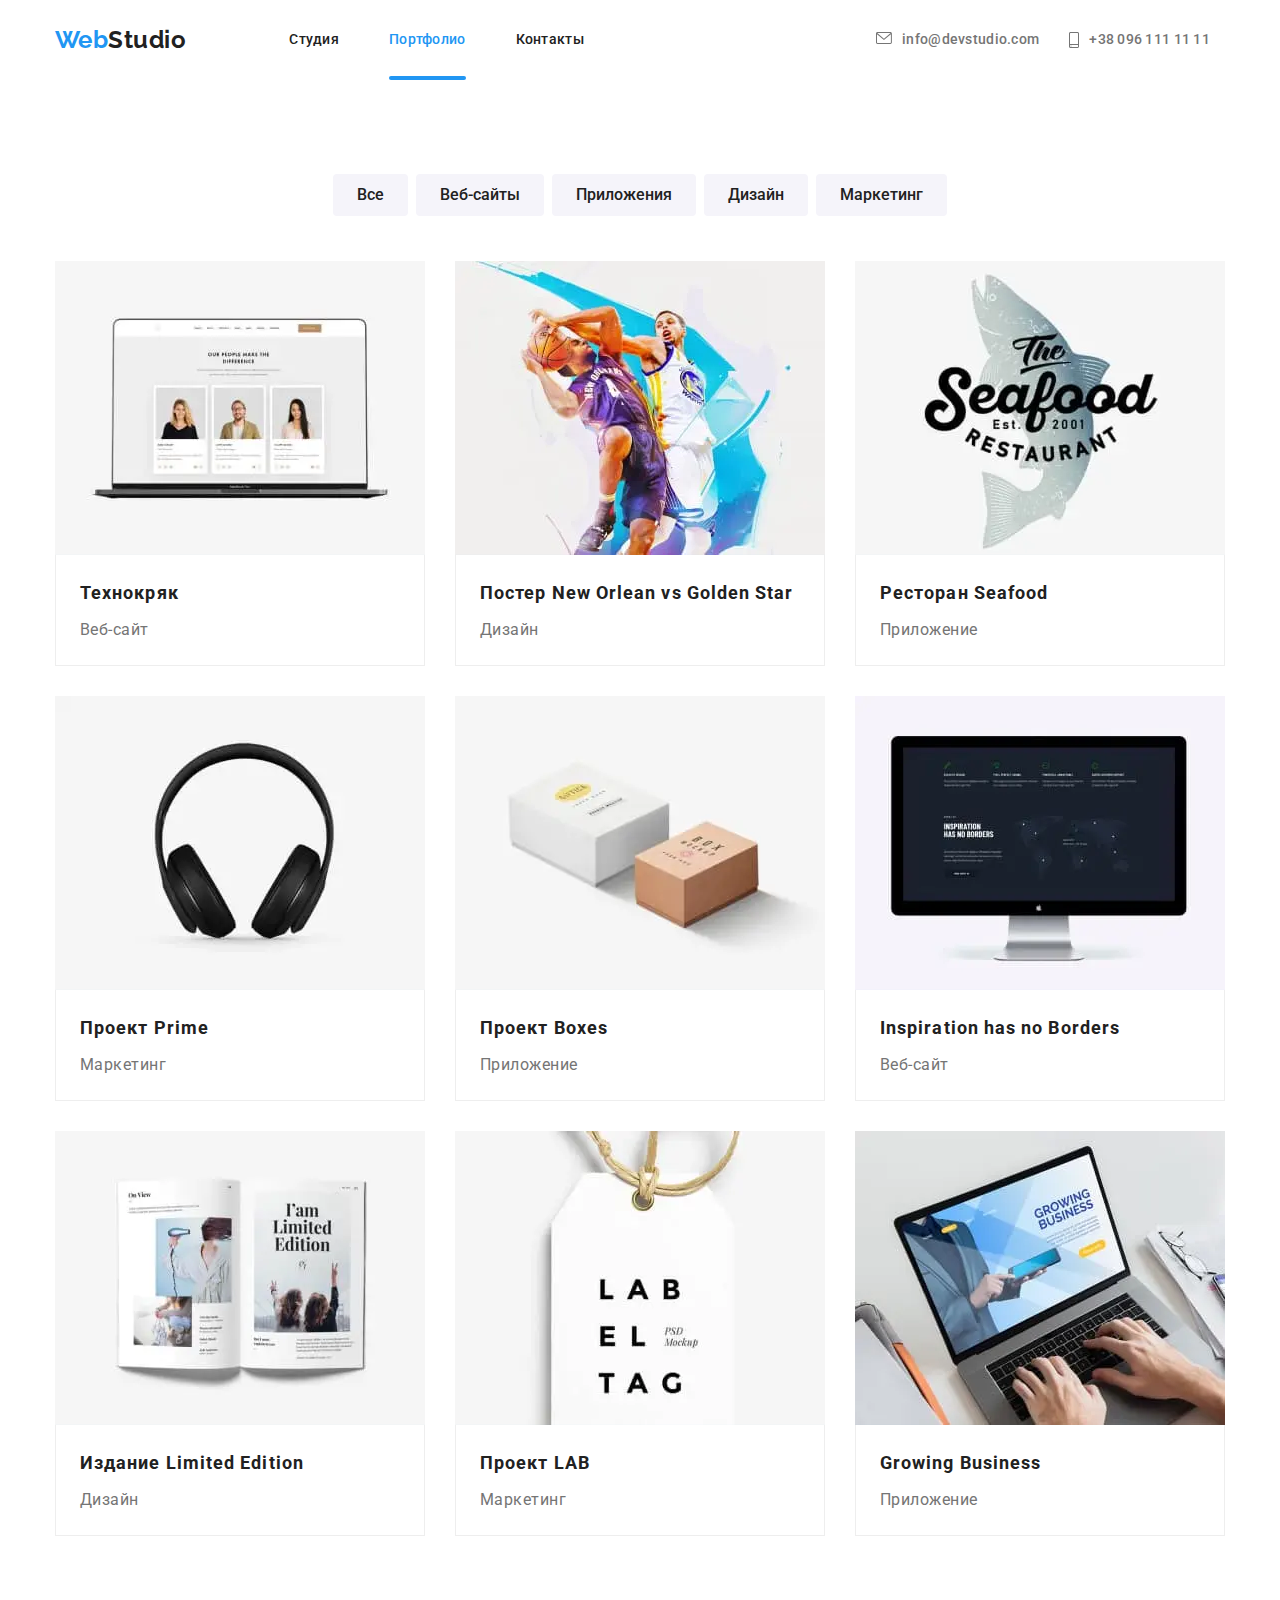
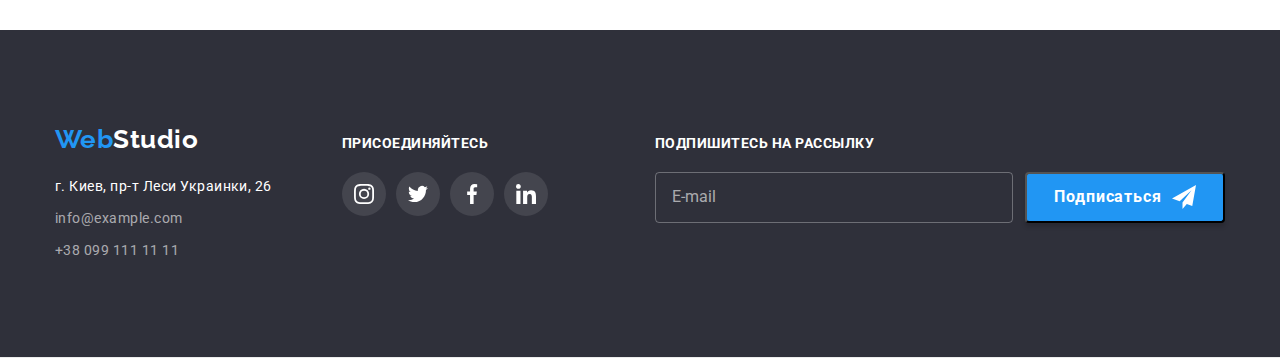
==== commit b3cf58fc: "HW8" ====
--- a/portfolio.html
+++ b/portfolio.html
@@ -16,13 +16,18 @@
     <header class="header">
         <div class="header-section conteiner">
                     <a class="logo" href="./index.html"><span class="logo__web">Web</span>Studio</a>
-                    <button class="menu-button" type="button" aria-expanded="false" data-menu-button>
-                        <svg class="menu-button__img" width="24" height="16" aria-label="переключатель мобильного меню" aria-controls="header-mobile-menu">
+                    <button class="menu-button" type="button" data-menu-open>
+                        <svg class="menu-button__img" width="24" height="16">
                             <use class="menu-button__img--open" href="./images/icons.svg#menu"></use>
-                            <use class="menu-button__img--close" href="./images/icons.svg#close-menu"></use>
                         </svg>
                     </button>
-                    <div class="header-mobile-menu" id="header-mobile-menu" data-menu>
+                    <div class="header-mobile-menu conteiner" id="header-mobile-menu" data-menu>
+                        <div class="header-mobile-menu-nav">
+                        <button class="menu-button menu-button__close" type="button" data-menu-close>
+                            <svg class="menu-button__img" width="24" height="16">
+                                <use class="menu-button__img--close" href="./images/icons.svg#close-menu"></use>
+                            </svg>
+                        </button>
                     <nav class="header-nav-menu">
                         <ul class="site-nav-list">
                             <li class="site-nav-list__item"><a class="site-nav-list__link" href="./index.html">Студия</a></li>
@@ -30,6 +35,8 @@
                             <li class="site-nav-list__item"><a class="site-nav-list__link" href="">Контакты</a></li>
                         </ul>
                     </nav>
+                    </div>
+                    <div class="header-mobile-menu-contact">
                         <ul class="header-contact">
                             <li class="header-contact__item"><a class="header-contact__link header-contact__link-mail" href="mailto:info@devstudio.com"> <svg class="header-contact__img" width="16" height="12"><use href="images/icons.svg#mail"></use></svg>info@devstudio.com</a></li>
                             <li class="header-contact__item"><a class="header-contact__link header-contact__link-tell" href="tel:+380961111111"><svg class="header-contact__img" width="10" height="16"><use href="images/icons.svg#Tell"></use></svg>+38 096 111 11 11</a></li>
@@ -41,8 +48,8 @@
                             <li class="header-menu-link__item"><a class="header-menu-link_href" href="#">LinkedIn</a></li>
                         </ul>
                     </div>
+                    </div>
         </div>
-        </header>
     <!--меню портфолио-->
     <main>
         <section class="portfolio">
@@ -62,9 +69,12 @@
                        <a class="portfolio-list__link" href="#"> 
                            <div class="portfolio-overlay">
                                <picture>
+                                <source srcset="./images/Technokriak_370_desktop.webp 1x, ./images/Technokriak_370_desktop@2x.webp 2x" type="image/webp" media="(min-width: 1200px)">
+                                <source srcset="./images/Technokriak_370_desktop.jpg 1x, ./images/Technokriak_370_desktop@2x.jpg 2x" media="(min-width: 1200px)">
+                                <source srcset="./images/Technokriak_354_tablet.webp 1x, ./images/Technokriak_354_tablet@2x.webp 2x" type="image/webp" media="(min-width: 768px) and (max-width: 1199px)">
+                                <source srcset="./images/Technokriak_354_tablet.jpg 1x, ./images/Technokriak_354_tablet@2x.jpg 2x" media="(min-width: 768px) and (max-width: 1199px)">
+                                <source srcset="./images/Technokriak_450_mobile.webp 1x, ./images/Technokriak_450_mobile@2x.webp 2x" type="image/webp" media="(max-width: 767px)">
                                 <source srcset="./images/Technokriak_450_mobile.jpg 1x, ./images/Technokriak_450_mobile@2x.jpg 2x" media="(max-width: 767px)">
-                                <source srcset="./images/Technokriak_354_tablet.jpg 1x, ./images/Technokriak_354_tablet@2x.jpg 2x" media="(min-width: 768px) and (max-width: 1199px)">
-                                <source srcset="./images/Technokriak_370_desktop.jpg 1x, ./images/Technokriak_370_desktop@2x.jpg 2x" media="(min-width: 1200px)">
                                 <img class="portfolio-list__img" src="./images/Technokriak_450_mobile.jpg" alt="Технокряк">
                                </picture>
                         
@@ -81,9 +91,12 @@
                         <a class="portfolio-list__link" href="#">
                             <div class="portfolio-overlay">
                                 <picture>
-                                    <source srcset="./images/New-Orlean-Golden-Star_450_mobile.jpg 1x, ./images/New-Orlean-Golden-Star_450_mobile@2x.jpg 2x" media="(max-width: 767px)">
+                                    <source srcset="./images/New-Orlean-Golden-Star_370_desktop.webp 1x, ./images/New-Orlean-Golden-Star_370_desktop@2x.webp 2x" type="image/webp" media="(min-width: 1200px)">
+                                    <source srcset="./images/New-Orlean-Golden-Star_370_desktop.jpg 1x, ./images/New-Orlean-Golden-Star_370_desktop@2x.jpg 2x" media="(min-width: 1200px)">
+                                    <source srcset="./images/New-Orlean-Golden-Star_354_tablet.webp 1x, ./images/New-Orlean-Golden-Star_354_tablet@2x.webp 2x" type="image/webp" media="(min-width: 768px) and (max-width: 1199px)">
                                     <source srcset="./images/New-Orlean-Golden-Star_354_tablet.jpg 1x, ./images/New-Orlean-Golden-Star_354_tablet@2x.jpg 2x" media="(min-width: 768px) and (max-width: 1199px)">
-                                    <source srcset="./images/New-Orlean-Golden-Star_370_desktop.jpg 1x, ./images/New-Orlean-Golden-Star_370_desktop@2x.jpg 2x" media="(min-width: 1200px)">
+                                    <source srcset="./images/New-Orlean-Golden-Star_450_mobile.webp 1x, ./images/New-Orlean-Golden-Star_450_mobile@2x.webp 2x" type="image/webp" media="(max-width: 767px)"> 
+                                    <source srcset="./images/New-Orlean-Golden-Star_450_mobile.jpg 1x, ./images/New-Orlean-Golden-Star_450_mobile@2x.jpg 2x" media="(max-width: 767px)"> 
                                 <img class="portfolio-list__img" src="./images/New-Orlean-Golden-Star_450_mobile.jpg" alt="Постер New Orlean vs Golden Star">
                                 </picture>
                                
@@ -100,9 +113,12 @@
                         <a class="portfolio-list__link" href="">
                             <div class="portfolio-overlay">
                                 <picture>
+                                <source srcset="./images/Seafood_370_desktop.webp 1x, ./images/Seafood_370_desktop@2x.webp 2x" type="image/webp" media="(min-width: 1200px)">
+                                <source srcset="./images/Seafood_370_desktop.jpg 1x, ./images/Seafood_370_desktop@2x.jpg 2x" media="(min-width: 1200px)">
+                                <source srcset="./images/Seafood_354_tablet.webp 1x, ./images/Seafood_354_tablet@2x.webp 2x" type="image/webp" media="(min-width: 768px) and (max-width: 1199px)">
+                                <source srcset="./images/Seafood_354_tablet.jpg 1x, ./images/Seafood_354_tablet@2x.jpg 2x" media="(min-width: 768px) and (max-width: 1199px)">
+                                <source srcset="./images/Seafood_450_mobile.webp 1x, ./images/Seafood_450_mobile@2x.webp 2x" type="image/webp" media="(max-width: 767px)">
                                 <source srcset="./images/Seafood_450_mobile.jpg 1x, ./images/Seafood_450_mobile@2x.jpg 2x" media="(max-width: 767px)">
-                                <source srcset="./images/Seafood_354_tablet.jpg 1x, ./images/Seafood_354_tablet@2x.jpg 2x" media="(min-width: 768px) and (max-width: 1199px)">
-                                <source srcset="./images/Seafood_370_desktop.jpg 1x, ./images/Seafood_370_desktop@2x.jpg 2x" media="(min-width: 1200px)">
                                 <img class="portfolio-list__img" src="./images/Seafood_450_mobile.jpg" alt="Ресторан Seafood">
                                 </picture>
                        
@@ -119,9 +135,12 @@
                         <a class="portfolio-list__link" href="">
                             <div class="portfolio-overlay">
                                 <picture>
+                                <source srcset="./images/Prime-project_370_desktop.webp 1x, ./images/Prime-project_370_desktop@2x.webp 2x" type="image/webp" media="(min-width: 1200px)">
+                                <source srcset="./images/Prime-project_370_desktop.jpg 1x, ./images/Prime-project_370_desktop@2x.jpg 2x" media="(min-width: 1200px)">
+                                <source srcset="./images/Prime-project_354_tablet.webp 1x, ./images/Prime-project_354_tablet@2x.webp 2x" type="image/webp" media="(min-width: 768px) and (max-width: 1199px)">
+                                <source srcset="./images/Prime-project_354_tablet.jpg 1x, ./images/Prime-project_354_tablet@2x.jpg 2x" media="(min-width: 768px) and (max-width: 1199px)">
+                                <source srcset="./images/Prime-project_450_mobile.webp 1x, ./images/Prime-project_450_mobile@2x.webp 2x" type="image/webp" media="(max-width: 767px)">
                                 <source srcset="./images/Prime-project_450_mobile.jpg 1x, ./images/Prime-project_450_mobile@2x.jpg 2x" media="(max-width: 767px)">
-                                <source srcset="./images/Prime-project_354_tablet.jpg 1x, ./images/Prime-project_354_tablet@2x.jpg 2x" media="(min-width: 768px) and (max-width: 1199px)">
-                                <source srcset="./images/Prime-project_370_desktop.jpg 1x, ./images/Prime-project_370_desktop@2x.jpg 2x" media="(min-width: 1200px)">
                                 <img class="portfolio-list__img" src="./images/Prime-project_450_mobile.jpg" alt="Проект Prime">
                                 </picture>
                         
@@ -138,9 +157,12 @@
                         <a class="portfolio-list__link" href="">
                         <div class="portfolio-overlay">
                             <picture>
+                            <source srcset="./images/application-boxes_370_desktop.webp 1x, ./images/application-boxes_370_desktop@2x.webp 2x" type="image/webp" media="(min-width: 1200px)">
+                            <source srcset="./images/application-boxes_370_desktop.jpg 1x, ./images/application-boxes_370_desktop@2x.jpg 2x" media="(min-width: 1200px)">
+                            <source srcset="./images/application-boxes_354_tablet.webp 1x, ./images/application-boxes_354_tablet@2x.webp 2x" type="image/webp" media="(min-width: 768px) and (max-width: 1199px)">
+                            <source srcset="./images/application-boxes_354_tablet.jpg 1x, ./images/application-boxes_354_tablet@2x.jpg 2x" media="(min-width: 768px) and (max-width: 1199px)">
+                            <source srcset="./images/application-boxes_450_mobile.webp 1x, ./images/application-boxes_450_mobile@2x.webp 2x" type="image/webp" media="(max-width: 767px)">
                             <source srcset="./images/application-boxes_450_mobile.jpg 1x, ./images/application-boxes_450_mobile@2x.jpg 2x" media="(max-width: 767px)">
-                            <source srcset="./images/application-boxes_354_tablet.jpg 1x, ./images/application-boxes_354_tablet@2x.jpg 2x" media="(min-width: 768px) and (max-width: 1199px)">
-                            <source srcset="./images/application-boxes_370_desktop.jpg 1x, ./images/application-boxes_370_desktop@2x.jpg 2x" media="(min-width: 1200px)">
                             <img class="portfolio-list__img" src="./images/application-boxes_450_mobile.jpg" alt="Проект Boxes">
                             </picture>
                            
@@ -157,9 +179,12 @@
                         <a class="portfolio-list__link" href="">
                         <div class="portfolio-overlay">
                             <picture>
+                            <source srcset="./images/Inspiration_370_desktop.webp 1x, ./images/Inspiration_370_desktop@2x.webp 2x" type="image/webp" media="(min-width: 1200px)">
+                            <source srcset="./images/Inspiration_370_desktop.jpg 1x, ./images/Inspiration_370_desktop@2x.jpg 2x" media="(min-width: 1200px)">
+                            <source srcset="./images/Inspiration_354_tablet.webp1x, ./images/Inspiration_354_tablet@2x.webp 2x" type="image/webp" media="(min-width: 768px) and (max-width: 1199px)">
+                            <source srcset="./images/Inspiration_354_tablet.jpg 1x, ./images/Inspiration_354_tablet@2x.jpg 2x" media="(min-width: 768px) and (max-width: 1199px)">
+                            <source srcset="./images/Inspiration_450_mobile.webp 1x, ./images/Inspiration_450_mobile@2x.webp 2x" type="image/webp" media="(max-width: 767px)">
                             <source srcset="./images/Inspiration_450_mobile.jpg 1x, ./images/Inspiration_450_mobile@2x.jpg 2x" media="(max-width: 767px)">
-                            <source srcset="./images/Inspiration_354_tablet.jpg 1x, ./images/Inspiration_354_tablet@2x.jpg 2x" media="(min-width: 768px) and (max-width: 1199px)">
-                            <source srcset="./images/Inspiration_370_desktop.jpg 1x, ./images/Inspiration_370_desktop@2x.jpg 2x" media="(min-width: 1200px)">
                             <img class="portfolio-list__img" src="./images/Inspiration_450_mobile.jpg" alt="Inspiration has no Borders">
                             </picture>
                             
@@ -176,9 +201,12 @@
                         <a class="portfolio-list__link" href="">
                         <div class="portfolio-overlay">
                             <picture>
+                            <source srcset="./images/Limited-Edition_370_desktop.webp 1x, ./images/Limited-Edition_370_desktop@2x.webp 2x" type="image/webp" media="(min-width: 1200px)">
+                            <source srcset="./images/Limited-Edition_370_desktop.jpg 1x, ./images/Limited-Edition_370_desktop@2x.jpg 2x" media="(min-width: 1200px)">
+                            <source srcset="./images/Limited-Edition_354_tablet.webp 1x, ./images/Limited-Edition_354_tablet@2x.webp 2x" type="image/webp" media="(min-width: 768px) and (max-width: 1199px)">
+                            <source srcset="./images/Limited-Edition_354_tablet.jpg 1x, ./images/Limited-Edition_354_tablet@2x.jpg 2x" media="(min-width: 768px) and (max-width: 1199px)">
+                            <source srcset="./images/Limited-Edition_450_mobile.webp 1x, ./images/Limited-Edition_450_mobile@2x.webp 2x" type="image/webp" media="(max-width: 767px)">
                             <source srcset="./images/Limited-Edition_450_mobile.jpg 1x, ./images/Limited-Edition_450_mobile@2x.jpg 2x" media="(max-width: 767px)">
-                            <source srcset="./images/Limited-Edition_354_tablet.jpg 1x, ./images/Limited-Edition_354_tablet@2x.jpg 2x" media="(min-width: 768px) and (max-width: 1199px)">
-                            <source srcset="./images/Limited-Edition_370_desktop.jpg 1x, ./images/Limited-Edition_370_desktop@2x.jpg 2x" media="(min-width: 1200px)">
                             <img class="portfolio-list__img" src="./images/Limited-Edition_450_mobile.jpg" alt="Издание Limited Edition">
                             </picture>
                             
@@ -195,9 +223,12 @@
                         <a class="portfolio-list__link" href="">
                         <div class="portfolio-overlay">
                             <picture>
+                            <source srcset="./images/LAB_370_desktop.webp 1x, ./images/LAB_370_desktop@2x.webp 2x" type="image/webp" media="(min-width: 1200px)">
+                            <source srcset="./images/LAB_370_desktop.jpg 1x, ./images/LAB_370_desktop@2x.jpg 2x" media="(min-width: 1200px)">
+                            <source srcset="./images/LAB_354_tablet.webp 1x, ./images/LAB_354_tablet@2x.webp 2x" type="image/webp" media="(min-width: 768px) and (max-width: 1199px)">
+                            <source srcset="./images/LAB_354_tablet.jpg 1x, ./images/LAB_354_tablet@2x.jpg 2x" media="(min-width: 768px) and (max-width: 1199px)">
+                            <source srcset="./images/LAB_450_mobile.webp 1x, ./images/LAB_450_mobile@2x.webp 2x" type="image/webp" media="(max-width: 767px)">
                             <source srcset="./images/LAB_450_mobile.jpg 1x, ./images/LAB_450_mobile@2x.jpg 2x" media="(max-width: 767px)">
-                            <source srcset="./images/LAB_354_tablet.jpg 1x, ./images/LAB_354_tablet@2x.jpg 2x" media="(min-width: 768px) and (max-width: 1199px)">
-                            <source srcset="./images/LAB_370_desktop.jpg 1x, ./images/LAB_370_desktop@2x.jpg 2x" media="(min-width: 1200px)">
                             <img class="portfolio-list__img" src="./images/LAB_450_mobile.jpg" alt="Проект LAB">
                             </picture>
                            
@@ -214,9 +245,12 @@
                         <a class="portfolio-list__link" href="">
                         <div class="portfolio-overlay">
                             <picture>
+                            <source srcset="./images/Growing-Business_370_desktop.webp 1x, ./images/Growing-Business_370_desktop@2x.webp 2x" type="image/webp" media="(min-width: 1200px)">
+                            <source srcset="./images/Growing-Business_370_desktop.jpg 1x, ./images/Growing-Business_370_desktop@2x.jpg 2x" media="(min-width: 1200px)">
+                            <source srcset="./images/Growing-Business_354_tablet.webp 1x, ./images/Growing-Business_354_tablet@2x.webp 2x" type="image/webp" media="(min-width: 768px) and (max-width: 1199px)">
+                            <source srcset="./images/Growing-Business_354_tablet.jpg 1x, ./images/Growing-Business_354_tablet@2x.jpg 2x" media="(min-width: 768px) and (max-width: 1199px)">
+                            <source srcset="./images/Growing-Business_450_mobile.webp 1x, ./images/Growing-Business_450_mobile@2x.webp 2x" type="image/webp" media="(max-width: 767px)">
                             <source srcset="./images/Growing-Business_450_mobile.jpg 1x, ./images/Growing-Business_450_mobile@2x.jpg 2x" media="(max-width: 767px)">
-                            <source srcset="./images/Growing-Business_354_tablet.jpg 1x, ./images/Growing-Business_354_tablet@2x.jpg 2x" media="(min-width: 768px) and (max-width: 1199px)">
-                            <source srcset="./images/Growing-Business_370_desktop.jpg 1x, ./images/Growing-Business_370_desktop@2x.jpg 2x" media="(min-width: 1200px)">
                             <img class="portfolio-list__img" src="./images/Growing-Business_450_mobile.jpg" alt="Growing Business">
                             </picture>
                            
--- a/css/main.min.css
+++ b/css/main.min.css
@@ -1,2 +1,2 @@
-body{font-family:Roboto,sans-serif;color:#757575;background-color:#fff;letter-spacing:0.03em}img,picture{display:block;max-width:100%;height:auto}.site-nav-list,.header-contact,.header-menu-link,.modal-agreement__list,.benefits-list,.services-list,.team-list,.employee-contact,.client-list,.footer-connect-list,.portfolio-button,.portfolio-list{margin:0;padding:0;list-style:none}.order-section__title,.modal-agreement__title,.benefits-list__tittle,.benefits-list__text,.services__tittle,.services-list__title,.team__tittle,.team-employee__tittle,.team-employee__profession,.client-tittle,.footer-connect__tittle,.footer-subscription__title,.portfolio-list__title,.portfolio-list__text,.portfolio-overlay__text{margin:0;padding:0}.benefits-section,.services,.team,.client,.footer-connect,.portfolio{padding-top:94px;padding-bottom:94px}@media screen and (max-width: 1199px){.benefits-section,.services,.team,.client,.footer-connect,.portfolio{padding-top:60px;padding-bottom:60px}}.services-list__title,.client-list{display:-webkit-box;display:-ms-flexbox;display:flex;-webkit-box-align:center;-ms-flex-align:center;align-items:center}.conteiner{padding-left:15px;padding-right:15px;margin-left:auto;margin-right:auto}@media screen and (min-width: 480px){.conteiner{width:480px}}@media screen and (min-width: 768px){.conteiner{width:768px}}@media screen and (min-width: 1200px){.conteiner{width:1200px}}.header{border-bottom:1px solid #ECECEC}.header-section{display:-webkit-box;display:-ms-flexbox;display:flex;-webkit-box-align:center;-ms-flex-align:center;align-items:center}@media screen and (max-width: 767px){.header-section{-webkit-box-pack:justify;-ms-flex-pack:justify;justify-content:space-between}}.menu-button{display:-webkit-inline-box;display:-ms-inline-flexbox;display:inline-flex;-webkit-box-pack:center;-ms-flex-pack:center;justify-content:center;-webkit-box-align:center;-ms-flex-align:center;align-items:center;width:40px;height:40px;margin:0;padding:0;border:none;background-color:transparent;z-index:2}@media screen and (min-width: 768px){.menu-button{display:none}}.menu-button .menu-button__img--close{display:none}.menu-button.is-open .menu-button__img--close{display:block}.menu-button.is-open .menu-button__img--open{display:none}.header-mobile-menu{background-color:#fff;width:100%}@media screen and (max-width: 767px){.header-mobile-menu{position:absolute;top:0;left:0;bottom:0;right:0;z-index:1;display:none;padding-top:48px;padding-bottom:48px;padding-left:40px}.header-mobile-menu.is-open{display:block}}@media screen and (min-width: 768px){.header-mobile-menu{display:-webkit-box;display:-ms-flexbox;display:flex;-webkit-box-pack:justify;-ms-flex-pack:justify;justify-content:space-between}}@media screen and (max-width: 479px){.header-nav-menu{margin-bottom:150px}}@media screen and (min-width: 480px) and (max-width: 767px){.header-nav-menu{margin-bottom:302px}}@media screen and (min-width: 768px){.header-nav-menu{display:-webkit-box;display:-ms-flexbox;display:flex;-webkit-box-align:center;-ms-flex-align:center;align-items:center;margin-left:88px}}@media screen and (min-width: 768px){.site-nav-list{display:-webkit-box;display:-ms-flexbox;display:flex}}@media screen and (max-width: 767px){.site-nav-list__item{margin-bottom:35px}.site-nav-list__item:nth-child(2n){margin-bottom:32px}.site-nav-list__item:last-child{margin-bottom:0}}@media screen and (min-width: 768px){.site-nav-list__item{margin-right:50px}.site-nav-list__item:last-child{margin-right:0}}.site-nav-list__link{color:#212121;font-weight:500;font-size:40px;line-height:1.175;letter-spacing:0.02em;text-decoration:none;-webkit-transition:color 250ms cubic-bezier(0.4, 0, 0.2, 1);transition:color 250ms cubic-bezier(0.4, 0, 0.2, 1)}@media screen and (min-width: 768px){.site-nav-list__link{position:relative;padding-bottom:32px;padding-top:32px}}.site-nav-list__link:hover,.site-nav-list__link:focus{color:#2196F3}@media screen and (min-width: 768px){.site-nav-list__link{display:-webkit-box;display:-ms-flexbox;display:flex;font-style:normal;font-weight:500;font-size:14px;line-height:1.14;letter-spacing:0.02em}}.site-nav-list__link--current{color:#2196F3}@media screen and (min-width: 768px){.site-nav-list__link--current::before{content:'';position:absolute;bottom:0;width:100%;height:4px;border-radius:2px;background-color:#2196F3}}@media screen and (max-width: 479px){.header-contact{margin-bottom:20px}}@media screen and (min-width: 480px) and (max-width: 767px){.header-contact{margin-bottom:64px}}@media screen and (min-width: 768px) and (max-width: 1199px){.header-contact{display:-webkit-box;display:-ms-flexbox;display:flex;-webkit-box-orient:vertical;-webkit-box-direction:normal;-ms-flex-direction:column;flex-direction:column;-webkit-box-pack:center;-ms-flex-pack:center;justify-content:center}}@media screen and (min-width: 1200px){.header-contact{display:-webkit-box;display:-ms-flexbox;display:flex;-webkit-box-align:center;-ms-flex-align:center;align-items:center}}@media screen and (max-width: 767px){.header-contact__item{margin-bottom:32px}.header-contact__item:last-child{margin-bottom:0}}@media screen and (min-width: 1200px){.header-contact__item{display:-webkit-box;display:-ms-flexbox;display:flex;margin-right:30px}.header-contact__item:last-child{margin-right:0}}.header-contact__link{color:#757575;font-weight:500;font-size:12px;letter-spacing:0,02em;text-decoration:none;-webkit-transition:color 250ms cubic-bezier(0.4, 0, 0.2, 1);transition:color 250ms cubic-bezier(0.4, 0, 0.2, 1)}.header-contact__link:hover,.header-contact__link:focus{color:#2196F3}@media screen and (min-width: 1200px){.header-contact__link{font-weight:500;font-size:14px;line-height:1.14;letter-spacing:0.02em}}.header-contact__link-tell{display:-webkit-inline-box;display:-ms-inline-flexbox;display:inline-flex}@media screen and (max-width: 767px){.header-contact__link-tell{font-weight:500;font-size:34px;line-height:1.18px;color:#2196F3}}@media screen and (min-width: 768px) and (max-width: 1199px){.header-contact__link-tell{margin-top:10px}}@media screen and (max-width: 479px){.header-contact__link-tell{font-size:24px}}.header-contact__link-mail{display:-webkit-inline-box;display:-ms-inline-flexbox;display:inline-flex}@media screen and (max-width: 767px){.header-contact__link-mail{font-weight:500;font-size:24px;line-height:1.17}}.header-contact__img{fill:currentColor;margin-right:10px}@media screen and (max-width: 767px){.header-contact__img{display:none}}.header-menu-link{display:-webkit-box;display:-ms-flexbox;display:flex}@media screen and (min-width: 768px){.header-menu-link{display:none}}@media screen and (max-width: 479px){.header-menu-link{-ms-flex-wrap:wrap;flex-wrap:wrap;margin-top:60px}}.header-menu-link__item{padding-left:10px;padding-right:10px}.header-menu-link__item:not(last-child){border-right:1px solid rgba(33,33,33,0.2)}.header-menu-link_href{text-decoration:none;color:#2196F3;font-weight:500;font-size:18px;line-height:1.22}.logo{font-family:Raleway,sans-serif;font-weight:bold;font-size:24px;color:#212121;line-height:1.166;text-decoration:none;display:-webkit-box;display:-ms-flexbox;display:flex}.logo__web{color:#2196F3}.footer-logo{font-family:Raleway,sans-serif;font-weight:bold;font-size:26px;line-height:1.19;color:#fff;text-decoration:none;display:block}.order-section{background-color:#2F303A;text-align:center;max-width:1600px;margin-left:auto;margin-right:auto;padding-top:118px;padding-bottom:118px}@media screen and (max-width: 767px){.order-section{background-image:-webkit-gradient(linear, left top, left bottom, from(rgba(47,48,58,0.4)), to(rgba(47,48,58,0.4))),url("../images/backgraund-mobile.jpg");background-image:linear-gradient(rgba(47,48,58,0.4), rgba(47,48,58,0.4)),url("../images/backgraund-mobile.jpg");background-position:center;background-size:cover;background-repeat:no-repeat}}@media screen and (max-width: 767px) and (min-device-pixel-ratio: 2), screen and (max-width: 767px) and (-webkit-min-device-pixel-ratio: 2), screen and (max-width: 767px) and (min-resolution: 192dpi), screen and (max-width: 767px) and (min-resolution: 2dppx){.order-section{background-image:-webkit-gradient(linear, left top, left bottom, from(rgba(47,48,58,0.4)), to(rgba(47,48,58,0.4))),url("../images/backgraund-mobile@2x.jpg");background-image:linear-gradient(rgba(47,48,58,0.4), rgba(47,48,58,0.4)),url("../images/backgraund-mobile@2x.jpg")}}@media screen and (min-width: 768px) and (max-width: 1199px){.order-section{background-image:-webkit-gradient(linear, left top, left bottom, from(rgba(47,48,58,0.4)), to(rgba(47,48,58,0.4))),url("../images/backgraund-tablet.jpg");background-image:linear-gradient(rgba(47,48,58,0.4), rgba(47,48,58,0.4)),url("../images/backgraund-tablet.jpg");background-position:center;background-size:cover;background-repeat:no-repeat}}@media screen and (min-width: 768px) and (max-width: 1199px) and (min-device-pixel-ratio: 2), screen and (min-width: 768px) and (max-width: 1199px) and (-webkit-min-device-pixel-ratio: 2), screen and (min-width: 768px) and (max-width: 1199px) and (min-resolution: 192dpi), screen and (min-width: 768px) and (max-width: 1199px) and (min-resolution: 2dppx){.order-section{background-image:-webkit-gradient(linear, left top, left bottom, from(rgba(47,48,58,0.4)), to(rgba(47,48,58,0.4))),url("../images/backgraund-tablet@2x.jpg");background-image:linear-gradient(rgba(47,48,58,0.4), rgba(47,48,58,0.4)),url("../images/backgraund-tablet@2x.jpg")}}@media screen and (min-width: 1200px){.order-section{padding-top:200px;padding-bottom:200px;background-image:-webkit-gradient(linear, left top, left bottom, from(rgba(47,48,58,0.4)), to(rgba(47,48,58,0.4))),url("../images/backgraund-desktop.jpg");background-image:linear-gradient(rgba(47,48,58,0.4), rgba(47,48,58,0.4)),url("../images/backgraund-desktop.jpg");background-position:center;background-size:cover;background-repeat:no-repeat}}@media screen and (min-width: 1200px) and (min-device-pixel-ratio: 2), screen and (min-width: 1200px) and (-webkit-min-device-pixel-ratio: 2), screen and (min-width: 1200px) and (min-resolution: 192dpi), screen and (min-width: 1200px) and (min-resolution: 2dppx){.order-section{background-image:-webkit-gradient(linear, left top, left bottom, from(rgba(47,48,58,0.4)), to(rgba(47,48,58,0.4))),url("../images/backgraund-desktop@2x.jpg");background-image:linear-gradient(rgba(47,48,58,0.4), rgba(47,48,58,0.4)),url("../images/backgraund-desktop@2x.jpg")}}.order-section__title{color:#fff;font-weight:900;font-size:26px;line-height:1.62;letter-spacing:0.06em;text-align:center;text-transform:uppercase;margin-left:auto;margin-right:auto;margin-bottom:30px}@media screen and (min-width: 768px){.order-section__title{max-width:360px}}@media screen and (min-width: 1200px){.order-section__title{font-size:44px;line-height:1.36;max-width:696px}}.order-section__button{background-color:#2196F3;color:#fff;font-weight:bold;font-size:16px;line-height:1.88;cursor:pointer;font-family:inherit;letter-spacing:0.06em;display:inline-block;width:200px;height:50px;-webkit-box-shadow:0px 4px 4px rgba(0,0,0,0.15);box-shadow:0px 4px 4px rgba(0,0,0,0.15);border-radius:4px;border-color:transparent;-webkit-transition:color 250ms cubic-bezier(0.4, 0, 0.2, 1);transition:color 250ms cubic-bezier(0.4, 0, 0.2, 1)}.order-section__button:hover,.order-section__button:focus{background-color:#188CE8}.backdrop{position:fixed;z-index:3;top:0;left:0;bottom:0;right:0;overflow-y:scroll;opacity:1;-webkit-transition:opacity 250ms ease-in-out;transition:opacity 250ms ease-in-out;background-color:rgba(0,0,0,0.2)}.backdrop--is-hidden{opacity:0;pointer-events:none}.backdrop--is-hidden .modal{-webkit-transform:translate(-50%, -50%) scale(0);transform:translate(-50%, -50%) scale(0)}.modal{padding:40px;position:absolute;top:50%;left:50%;-webkit-transform:translate(-50%, -50%) scale(1);transform:translate(-50%, -50%) scale(1);-webkit-transition:-webkit-transform 500ms ease-in-out;transition:-webkit-transform 500ms ease-in-out;transition:transform 500ms ease-in-out;transition:transform 500ms ease-in-out, -webkit-transform 500ms ease-in-out;background-color:#fff;-webkit-box-shadow:0px 1px 3px rgba(0,0,0,0.12),0px 1px 1px rgba(0,0,0,0.14),0px 2px 1px rgba(0,0,0,0.2);box-shadow:0px 1px 3px rgba(0,0,0,0.12),0px 1px 1px rgba(0,0,0,0.14),0px 2px 1px rgba(0,0,0,0.2);border-radius:4px;padding:40px 39px 40px 41px}@media screen and (max-width: 767px){.modal{min-width:450px}}@media screen and (max-width: 450px){.modal{min-width:320px}}.modal-agreement__title{margin-bottom:12px;font-style:normal;font-weight:bold;font-size:20px;line-height:1.15;text-align:center;color:#212121}@media screen and (max-width: 767px){.modal-agreement__title{font-weight:700;font-size:20px;line-height:1.5}}.modal-agreement__label{display:-webkit-box;display:-ms-flexbox;display:flex;-webkit-box-orient:vertical;-webkit-box-direction:normal;-ms-flex-direction:column;flex-direction:column;font-style:normal;font-weight:normal;font-size:12px;line-height:1.17;letter-spacing:0.01em;color:#757575}.modal-agreement__input{padding-left:42px;padding-top:12px;padding-bottom:12px;border:1px solid rgba(33,33,33,0.2);border-radius:4px;outline:none;cursor:pointer;-webkit-transition:border 250ms cubic-bezier(0.4, 0, 0.2, 1);transition:border 250ms cubic-bezier(0.4, 0, 0.2, 1)}.modal-agreement__input:focus{border-color:#2196F3}.comment-textarea:focus{border-color:#2196F3}.modal-agreement__input:focus ~ .modal-agreement__img{fill:#2196F3}.modal-agreement__comment{font-style:normal;font-weight:normal;font-size:12px;line-height:1.17;letter-spacing:0.01em;color:#757575;margin-bottom:4px;display:-webkit-box;display:-ms-flexbox;display:flex;-webkit-box-orient:vertical;-webkit-box-direction:normal;-ms-flex-direction:column;flex-direction:column;margin-bottom:20px}.modal-agreement__list{font-style:normal;font-weight:normal;font-size:12px;line-height:1.17;letter-spacing:0.01em;color:#757575}textarea{resize:none}.comment-textarea{font-style:normal;font-weight:normal;font-size:14px;line-height:1.14;letter-spacing:0.01em}.modal-agreement__item{position:relative;margin-bottom:10px;display:-webkit-box;display:-ms-flexbox;display:flex;-webkit-box-orient:vertical;-webkit-box-direction:normal;-ms-flex-direction:column;flex-direction:column}.modal-agreement__item .modal-agreement__img{position:absolute;bottom:12px;left:12px}.modal-agreement__label-title{padding:4px}.modal-agreement__textarea{border:1px solid rgba(33,33,33,0.2);border-radius:4px;padding:12px 16px;outline:none;-webkit-transition:border 250ms cubic-bezier(0.4, 0, 0.2, 1);transition:border 250ms cubic-bezier(0.4, 0, 0.2, 1)}.agreement-follow{display:-webkit-box;display:-ms-flexbox;display:flex}.follow-checkbox{font-style:normal;font-weight:normal;font-size:14px;line-height:1.71;-webkit-box-align:center;-ms-flex-align:center;align-items:center;text-align:center;color:#757575;margin-bottom:30px}.follow-checkbox__input{-moz-appearance:none;-webkit-appearance:none;appearance:none}.follow-checkbox__img{padding:0;display:-webkit-inline-box;display:-ms-inline-flexbox;display:inline-flex;border:2px solid #212121;border-radius:2px;background-color:#fff;color:#fff;fill:currentColor;-webkit-box-align:center;-ms-flex-align:center;align-items:center;-webkit-box-pack:center;-ms-flex-pack:center;justify-content:center;text-align:center;-webkit-transition:border 250ms cubic-bezier(0.4, 0, 0.2, 1),background-color 250ms cubic-bezier(0.4, 0, 0.2, 1);transition:border 250ms cubic-bezier(0.4, 0, 0.2, 1),background-color 250ms cubic-bezier(0.4, 0, 0.2, 1)}.follow-checkbox__input:checked+.follow-checkbox__img{background-color:#2196F3;border:2px solid #2196F3}.modal-agreement__button{display:block;background-color:#2196F3;-webkit-box-shadow:0px 4px 4px rgba(0,0,0,0.15);box-shadow:0px 4px 4px rgba(0,0,0,0.15);border-radius:4px;text-align:center;width:200px;height:50px;margin-right:auto;margin-left:auto;font-style:normal;font-weight:bold;font-size:16px;line-height:1.88;letter-spacing:0.06em;color:#FFFFFF;cursor:pointer;-webkit-transition:background-color 250ms cubic-bezier(0.4, 0, 0.2, 1);transition:background-color 250ms cubic-bezier(0.4, 0, 0.2, 1)}.modal-agreement__button{background-color:#188CE8}.follow-checkbox__terms{color:#2196F3}.modal-btn{position:absolute;top:8px;right:8px;display:-webkit-inline-box;display:-ms-inline-flexbox;display:inline-flex;-webkit-box-align:center;-ms-flex-align:center;align-items:center;-webkit-box-pack:center;-ms-flex-pack:center;justify-content:center;width:30px;height:30px;background-color:#fff;border:1px solid rgba(0,0,0,0.1);border-radius:50%;cursor:pointer}.modal-btn:hover{fill:#2196F3}@media screen and (min-width: 768px){.benefits-list{display:-webkit-box;display:-ms-flexbox;display:flex;-ms-flex-wrap:wrap;flex-wrap:wrap}}@media screen and (min-width: 1200px){.benefits-list{-ms-flex-wrap:nowrap;flex-wrap:nowrap}}.benefits-list__item{margin-bottom:30px}.benefits-list__item:last-child{margin-bottom:0}@media screen and (min-width: 768px){.benefits-list__item{max-width:354px}.benefits-list__item:nth-child(2n+1){margin-right:30px}}@media screen and (min-width: 1200px){.benefits-list__item{margin-bottom:0;margin-right:30px}.benefits-list__item:last-child{margin-right:0}}.benefits-list__tittle{font-weight:700;font-size:14px;line-height:1.14;color:#212121;width:100%;text-align:center;margin-top:30px}@media screen and (min-width: 768px){.benefits-list__tittle{text-align:start}}.benefits-list__text{font-weight:normal;font-size:14px;line-height:1.71;margin-top:10px}.benefits-list__img{background-color:#F5F4FA;border-radius:4px;text-align:center;padding-top:25px;padding-bottom:25px}@media screen and (max-width: 1199px){.services{display:none}}.services__tittle{font-weight:bold;font-size:36px;line-height:1.17;color:#212121;text-align:center;margin-bottom:50px}.services-list{display:-webkit-box;display:-ms-flexbox;display:flex}.services-list__item{margin-right:30px;position:relative}.services-list__item:last-child{margin-right:0px}.services-list__title{position:absolute;-webkit-box-pack:center;-ms-flex-pack:center;justify-content:center;bottom:0;width:100%;height:70px;background-color:rgba(47,48,58,0.8);font-style:normal;font-weight:bold;font-size:14px;line-height:1,14;text-transform:uppercase;color:#fff}.team{background-color:#F5F4FA}.team__tittle{font-style:normal;font-weight:700;font-size:28px;line-height:1.18;color:#212121;text-align:center}@media screen and (min-width: 1200px){.team__tittle{font-size:36px;line-height:1.17}}@media screen and (min-width: 768px){.team-list{display:-webkit-box;display:-ms-flexbox;display:flex;-ms-flex-wrap:wrap;flex-wrap:wrap}}@media screen and (min-width: 1200px){.team-list{-ms-flex-wrap:nowrap;flex-wrap:nowrap}}.team-item{background-color:#fff;-webkit-box-shadow:0px 1px 3px rgba(0,0,0,0.12),0px 1px 1px rgba(0,0,0,0.14),0px 2px 1px rgba(0,0,0,0.2);box-shadow:0px 1px 3px rgba(0,0,0,0.12),0px 1px 1px rgba(0,0,0,0.14),0px 2px 1px rgba(0,0,0,0.2);border-radius:0px 0px 4px 4px;width:100%;margin-top:30px}@media screen and (min-width: 768px){.team-item{max-width:354px}.team-item:nth-child(2n+1){margin-right:30px}}@media screen and (min-width: 1200px){.team-item{margin-right:30px}.team-item:last-child{margin-right:0}}.team-item__photo{width:100%}.team-employee__tittle{font-weight:500;font-size:16px;line-height:1.19;color:#212121;text-align:center;margin-top:30px}.team-employee__profession{font-weight:normal;font-size:16px;line-height:1.19;text-align:center;margin-top:10px}.employee-contact{display:-webkit-box;display:-ms-flexbox;display:flex;-webkit-box-pack:center;-ms-flex-pack:center;justify-content:center;margin-top:16px;padding-bottom:24px}.employee-contact__item{margin-right:10px}.employee-contact__item:last-child{margin-right:0px}.employee-contact__link{display:block;text-decoration:none;width:44px;height:44px;background-color:#fff;color:#AFB1B8;border-radius:50%;cursor:pointer;-webkit-box-align:center;-ms-flex-align:center;align-items:center;-webkit-box-pack:center;-ms-flex-pack:center;justify-content:center;display:-webkit-inline-box;display:-ms-inline-flexbox;display:inline-flex;-webkit-transition:color 250ms cubic-bezier(0.4, 0, 0.2, 1),background-color 250ms cubic-bezier(0.4, 0, 0.2, 1);transition:color 250ms cubic-bezier(0.4, 0, 0.2, 1),background-color 250ms cubic-bezier(0.4, 0, 0.2, 1)}.employee-contact__link:hover,.employee-contact__link:focus{background-color:#2196F3;color:#fff}.employee-contact__img{fill:currentColor}.client{text-align:center}.client-tittle{font-weight:700;font-size:28px;line-height:1.18;color:#212121;text-align:center;margin-bottom:30px}@media screen and (min-width: 1200px){.client-tittle{line-height:1.17;font-size:36px;margin-bottom:50px}}.client-list{margin:-15px;-ms-flex-wrap:wrap;flex-wrap:wrap;-webkit-box-pack:center;-ms-flex-pack:center;justify-content:center}@media screen and (min-width: 1200px){.client-list{-ms-flex-wrap:nowrap;flex-wrap:nowrap}}@media screen and (max-width: 767px){.client-list__item{-ms-flex-preferred-size:calc((100% - 4 * 15px) / 2);flex-basis:calc((100% - 4 * 15px) / 2);margin:15px}}@media screen and (min-width: 768px) and (max-width: 1199px){.client-list__item{-ms-flex-preferred-size:calc((100%-6*15px)/3);flex-basis:calc((100%-6*15px)/3);margin:15px}}@media screen and (min-width: 1200px){.client-list__item{-ms-flex-preferred-size:calc((100%-12*15px)/1);flex-basis:calc((100%-12*15px)/1);margin:15px}}.client-list__link{padding-top:16px;padding-bottom:16px;display:-webkit-box;display:-ms-flexbox;display:flex;-webkit-box-align:center;-ms-flex-align:center;align-items:center;-webkit-box-pack:center;-ms-flex-pack:center;justify-content:center;text-decoration:none;color:#AFB1B8;border:1px solid #AFB1B8;border-radius:4px;border-color:#AFB1B8;-webkit-transition:color 250ms cubic-bezier(0.4, 0, 0.2, 1),border 250ms cubic-bezier(0.4, 0, 0.2, 1);transition:color 250ms cubic-bezier(0.4, 0, 0.2, 1),border 250ms cubic-bezier(0.4, 0, 0.2, 1)}.client-list__link:hover,.client-list__link:focus{color:#2196F3;border-color:#2196F3}.client-list__img{fill:currentColor}.footer{background-color:#2F303A;color:#FFFFFF}.footer-section{text-align:center}@media screen and (max-width: 1199px){.footer-section{padding-top:60px;padding-bottom:60px}}@media screen and (min-width: 1200px){.footer-section{display:-webkit-box;display:-ms-flexbox;display:flex;-webkit-box-align:center;-ms-flex-align:center;align-items:center}}@media screen and (min-width: 768px){.footer-section-tablet{display:-webkit-box;display:-ms-flexbox;display:flex;-webkit-box-align:center;-ms-flex-align:center;align-items:center;-webkit-box-pack:center;-ms-flex-pack:center;justify-content:center}}.footer-logo{font-family:Raleway, sans-serif;font-weight:bold;font-size:26px;line-height:1.19;color:#FFFFFF;text-decoration:none;display:block}@media screen and (min-width: 1200px){.footer-contact{text-align:start}}.footer-contact__address{font-weight:normal;font-size:14px;line-height:1.71;font-style:normal;margin-top:20px}.footer-contact__contacts{color:rgba(255,255,255,0.6);text-decoration:none;display:block;margin-top:8px}@media screen and (min-width: 768px){.footer-connect{margin-left:165px}}@media screen and (min-width: 1200px){.footer-connect{margin-left:70px}}.footer-connect__tittle{font-size:14px;line-height:1,14;text-transform:uppercase;margin-bottom:20px}@media screen and (min-width: 1200px){.footer-connect__tittle{text-align:start}}.footer-connect-list{display:-webkit-box;display:-ms-flexbox;display:flex;-webkit-box-pack:center;-ms-flex-pack:center;justify-content:center}.footer-connect-list__item{margin-right:10px}.footer-connect-list__item:last-child{margin-right:0px}.footer-connect-list__link{display:block;text-decoration:none;color:#fff;background:rgba(255,255,255,0.1);border-radius:50%;width:44px;height:44px;-webkit-box-align:center;-ms-flex-align:center;align-items:center;-webkit-box-pack:center;-ms-flex-pack:center;justify-content:center;display:-webkit-inline-box;display:-ms-inline-flexbox;display:inline-flex;-webkit-transition:background-color 250ms cubic-bezier(0.4, 0, 0.2, 1);transition:background-color 250ms cubic-bezier(0.4, 0, 0.2, 1)}.footer-connect-list__link:hover,.footer-connect-list__link:focus{background-color:#2196F3}.footer-connect-list__img{fill:currentColor}@media screen and (min-width: 768px) and (max-width: 1199px){.footer-subscription{margin-top:60px}}@media screen and (min-width: 1200px){.footer-subscription{margin-left:93px}}.footer-subscription__title{font-style:normal;font-weight:bold;font-size:14px;line-height:1.14;text-transform:uppercase}@media screen and (min-width: 1200px){.footer-subscription__title{text-align:start}}.footer-subscription-form{text-align:center;margin-top:20px}@media screen and (min-width: 1200px){.footer-subscription-form{display:-webkit-box;display:-ms-flexbox;display:flex}}.footer-subscription__input{color:#fff;display:block;border:1px solid rgba(255,255,255,0.3);border-radius:4px;outline:none;background-color:transparent;width:100%;padding:15px 16px}.footer-subscription__input::-webkit-input-placeholder{font-style:normal;font-weight:normal;font-size:16px;line-height:1.25;color:rgba(255,255,255,0.6)}.footer-subscription__input:-ms-input-placeholder{font-style:normal;font-weight:normal;font-size:16px;line-height:1.25;color:rgba(255,255,255,0.6)}.footer-subscription__input::-ms-input-placeholder{font-style:normal;font-weight:normal;font-size:16px;line-height:1.25;color:rgba(255,255,255,0.6)}.footer-subscription__input::placeholder{font-style:normal;font-weight:normal;font-size:16px;line-height:1.25;color:rgba(255,255,255,0.6)}@media screen and (min-width: 768px) and (max-width: 1199px){.footer-subscription__input{max-width:450px;margin-left:auto;margin-right:auto}}@media screen and (min-width: 1200px){.footer-subscription__input{min-width:358px;max-height:50px}}.footer-subscription__button{display:-webkit-inline-box;display:-ms-inline-flexbox;display:inline-flex;-webkit-box-pack:center;-ms-flex-pack:center;justify-content:center;-webkit-box-align:center;-ms-flex-align:center;align-items:center;font-style:normal;font-weight:bold;font-size:16px;line-height:1.88;letter-spacing:0.06em;min-width:200px;min-height:50px;margin-left:auto;margin-right:auto;margin-top:30px;background-color:#2196F3;color:#fff;-webkit-box-shadow:0px 4px 4px rgba(0,0,0,0.15);box-shadow:0px 4px 4px rgba(0,0,0,0.15);border-radius:4px;cursor:pointer}@media screen and (min-width: 768px){.footer-subscription__button{margin-top:20px}}@media screen and (min-width: 1200px){.footer-subscription__button{margin-top:0;margin-left:12px}}.footer-subscription__img{margin-left:10px;display:-webkit-inline-box;display:-ms-inline-flexbox;display:inline-flex}.portfolio-button{display:-webkit-box;display:-ms-flexbox;display:flex;-ms-flex-wrap:wrap;flex-wrap:wrap;margin-bottom:40px}@media screen and (min-width: 768px){.portfolio-button{margin-bottom:30px;-webkit-box-pack:center;-ms-flex-pack:center;justify-content:center}}.portfolio-button__item{margin-bottom:15px}.portfolio-button__item:nth-child(n+4){margin-bottom:0}.portfolio-button__item:not(:last-child){margin-right:8px}.portfolio-button__btn{background-color:#F5F4FA;color:#212121;font-weight:500;font-size:16px;line-height:1.63;cursor:pointer;font-family:inherit;display:block;padding:6px 22px 6px 22px;border-color:transparent;border-radius:4px;-webkit-transition:color 250ms cubic-bezier(0.4, 0, 0.2, 1),background-color 250ms cubic-bezier(0.4, 0, 0.2, 1),-webkit-box-shadow 250ms cubic-bezier(0.4, 0, 0.2, 1);transition:color 250ms cubic-bezier(0.4, 0, 0.2, 1),background-color 250ms cubic-bezier(0.4, 0, 0.2, 1),-webkit-box-shadow 250ms cubic-bezier(0.4, 0, 0.2, 1);transition:color 250ms cubic-bezier(0.4, 0, 0.2, 1),background-color 250ms cubic-bezier(0.4, 0, 0.2, 1),box-shadow 250ms cubic-bezier(0.4, 0, 0.2, 1);transition:color 250ms cubic-bezier(0.4, 0, 0.2, 1),background-color 250ms cubic-bezier(0.4, 0, 0.2, 1),box-shadow 250ms cubic-bezier(0.4, 0, 0.2, 1),-webkit-box-shadow 250ms cubic-bezier(0.4, 0, 0.2, 1)}.portfolio-button__btn:hover,.portfolio-button__btn:focus{background-color:#2196F3;color:#fff;-webkit-box-shadow:0px 3px 1px rgba(0,0,0,0.1),0px 1px 2px rgba(0,0,0,0.08),0px 2px 2px rgba(0,0,0,0.12);box-shadow:0px 3px 1px rgba(0,0,0,0.1),0px 1px 2px rgba(0,0,0,0.08),0px 2px 2px rgba(0,0,0,0.12)}.portfolio-list{display:-webkit-box;display:-ms-flexbox;display:flex;margin:-15px}@media screen and (max-width: 767px){.portfolio-list{-webkit-box-orient:vertical;-webkit-box-direction:normal;-ms-flex-direction:column;flex-direction:column}}@media screen and (min-width: 768px){.portfolio-list{-ms-flex-wrap:wrap;flex-wrap:wrap}}.portfolio-list__item{margin:15px}@media screen and (min-width: 768px) and (max-width: 1199px){.portfolio-list__item{-ms-flex-preferred-size:calc((100% - 4 * 15px) / 2);flex-basis:calc((100% - 4 * 15px) / 2)}}@media screen and (min-width: 1200px){.portfolio-list__item{-ms-flex-preferred-size:calc((100% - 6 * 15px) / 3);flex-basis:calc((100% - 6 * 15px) / 3)}}.portfolio-list__link{display:block;text-decoration:none;cursor:pointer;background-color:#fff;-webkit-transition:-webkit-box-shadow 250ms cubic-bezier(0.4, 0, 0.2, 1);transition:-webkit-box-shadow 250ms cubic-bezier(0.4, 0, 0.2, 1);transition:box-shadow 250ms cubic-bezier(0.4, 0, 0.2, 1);transition:box-shadow 250ms cubic-bezier(0.4, 0, 0.2, 1), -webkit-box-shadow 250ms cubic-bezier(0.4, 0, 0.2, 1)}.portfolio-list__link:hover,.portfolio-list__link:focus{-webkit-box-shadow:0px 1px 1px rgba(0,0,0,0.12),0px 4px 4px rgba(0,0,0,0.06),1px 4px 6px rgba(0,0,0,0.16);box-shadow:0px 1px 1px rgba(0,0,0,0.12),0px 4px 4px rgba(0,0,0,0.06),1px 4px 6px rgba(0,0,0,0.16)}.portfolio-list__link:hover .portfolio-overlay__text,.portfolio-list__link:focus .portfolio-overlay__text{-webkit-transform:translateY(0);transform:translateY(0)}.portfolio-list__content{border-left:1px solid #EEEEEE;border-right:1px solid #EEEEEE;border-bottom:1px solid #EEEEEE;padding:20px 24px 20px 24px}.portfolio-list__title{color:#212121;font-weight:700;font-size:18px;line-height:2;letter-spacing:0.06em}.portfolio-list__text{color:#757575;font-weight:400;font-size:16px;line-height:1.88;margin-top:4px}.portfolio-overlay{position:relative;overflow:hidden}.portfolio-overlay__text{display:-webkit-box;display:-ms-flexbox;display:flex;position:absolute;width:100%;font-style:normal;font-weight:normal;font-size:18px;line-height:1.56;bottom:0;top:0;-webkit-box-align:center;-ms-flex-align:center;align-items:center;padding-left:24px;padding-right:24px;-webkit-transform:translateY(100%);transform:translateY(100%);-webkit-transition:-webkit-transform 250ms cubic-bezier(0.4, 0, 0.2, 1);transition:-webkit-transform 250ms cubic-bezier(0.4, 0, 0.2, 1);transition:transform 250ms cubic-bezier(0.4, 0, 0.2, 1);transition:transform 250ms cubic-bezier(0.4, 0, 0.2, 1), -webkit-transform 250ms cubic-bezier(0.4, 0, 0.2, 1);background:rgba(33,150,243,0.9);color:#FFFFFF}@media screen and (max-width: 400px){.portfolio-overlay__text{font-size:12px;line-height:1.56}}
+body{font-family:Roboto,sans-serif;color:#757575;background-color:#fff;letter-spacing:0.03em}img,picture{display:block;max-width:100%;height:auto}.site-nav-list,.header-contact,.header-menu-link,.modal-agreement__list,.benefits-list,.services-list,.team-list,.employee-contact,.client-list,.footer-connect-list,.portfolio-button,.portfolio-list{margin:0;padding:0;list-style:none}.order-section__title,.modal-agreement__title,.benefits-list__tittle,.benefits-list__text,.services__tittle,.services-list__title,.team__tittle,.team-employee__tittle,.team-employee__profession,.client-tittle,.footer-connect__tittle,.footer-subscription__title,.portfolio-list__title,.portfolio-list__text,.portfolio-overlay__text{margin:0;padding:0}.benefits-section,.services,.team,.client,.footer-section,.portfolio{padding-top:94px;padding-bottom:94px}@media screen and (max-width: 1199px){.benefits-section,.services,.team,.client,.footer-section,.portfolio{padding-top:60px;padding-bottom:60px}}.services-list__title,.client-list{display:-webkit-box;display:-ms-flexbox;display:flex;-webkit-box-align:center;-ms-flex-align:center;align-items:center}.conteiner{padding-left:15px;padding-right:15px;margin-left:auto;margin-right:auto}@media screen and (min-width: 480px){.conteiner{width:480px}}@media screen and (min-width: 768px){.conteiner{width:768px}}@media screen and (min-width: 1200px){.conteiner{width:1200px}}.header{border-bottom:1px solid #ECECEC}.header-section{display:-webkit-box;display:-ms-flexbox;display:flex;-webkit-box-align:center;-ms-flex-align:center;align-items:center}@media screen and (max-width: 767px){.header-section{-webkit-box-pack:justify;-ms-flex-pack:justify;justify-content:space-between}}.menu-button{display:-webkit-inline-box;display:-ms-inline-flexbox;display:inline-flex;-webkit-box-pack:center;-ms-flex-pack:center;justify-content:center;-webkit-box-align:center;-ms-flex-align:center;align-items:center;width:40px;height:40px;margin:0;padding:0;border:none;background-color:transparent}@media screen and (min-width: 768px){.menu-button{display:none}}.menu-button__close{display:-webkit-box;display:-ms-flexbox;display:flex;-ms-flex-item-align:end;align-self:flex-end}@media screen and (min-width: 768px){.menu-button__close{display:none}}.header-mobile-menu{background-color:#fff;width:100%}@media screen and (max-width: 767px){.header-mobile-menu{position:fixed;top:0;left:0;width:100%;height:100vh;display:none}.header-mobile-menu.is-open{display:block;display:-webkit-box;display:-ms-flexbox;display:flex;-webkit-box-orient:vertical;-webkit-box-direction:normal;-ms-flex-direction:column;flex-direction:column;-webkit-box-pack:justify;-ms-flex-pack:justify;justify-content:space-between;padding-bottom:48px;padding-top:21px;z-index:1;overflow:auto}}@media screen and (min-width: 768px){.header-mobile-menu{display:-webkit-box;display:-ms-flexbox;display:flex;-webkit-box-pack:justify;-ms-flex-pack:justify;justify-content:space-between}}.header-mobile-menu-nav{display:-webkit-box;display:-ms-flexbox;display:flex}@media screen and (max-width: 767px){.header-mobile-menu-nav{-webkit-box-orient:vertical;-webkit-box-direction:normal;-ms-flex-direction:column;flex-direction:column}}@media screen and (max-width: 767px){.header-nav-menu{padding-left:25px}}@media screen and (min-width: 768px){.header-nav-menu{display:-webkit-box;display:-ms-flexbox;display:flex;-webkit-box-align:center;-ms-flex-align:center;align-items:center;margin-left:88px}}@media screen and (min-width: 768px){.site-nav-list{display:-webkit-box;display:-ms-flexbox;display:flex}}@media screen and (max-width: 767px){.site-nav-list__item{margin-bottom:35px}.site-nav-list__item:nth-child(2n){margin-bottom:32px}.site-nav-list__item:last-child{margin-bottom:0}}@media screen and (min-width: 768px){.site-nav-list__item{margin-right:50px}.site-nav-list__item:last-child{margin-right:0}}.site-nav-list__link{color:#212121;font-weight:500;font-size:40px;line-height:1.175;letter-spacing:0.02em;text-decoration:none;-webkit-transition:color 250ms cubic-bezier(0.4, 0, 0.2, 1);transition:color 250ms cubic-bezier(0.4, 0, 0.2, 1)}@media screen and (min-width: 768px){.site-nav-list__link{position:relative;padding-bottom:32px;padding-top:32px}}.site-nav-list__link:hover,.site-nav-list__link:focus{color:#2196F3}@media screen and (min-width: 768px){.site-nav-list__link{display:-webkit-box;display:-ms-flexbox;display:flex;font-style:normal;font-weight:500;font-size:14px;line-height:1.14;letter-spacing:0.02em}}.site-nav-list__link--current{color:#2196F3}@media screen and (min-width: 768px){.site-nav-list__link--current::before{content:'';position:absolute;bottom:0;width:100%;height:4px;border-radius:2px;background-color:#2196F3}}@media screen and (max-width: 767px){.header-mobile-menu-contact{margin-left:25px}}@media screen and (min-width: 768px){.header-mobile-menu-contact{display:-webkit-box;display:-ms-flexbox;display:flex}}@media screen and (min-width: 768px) and (max-width: 1199px){.header-contact{display:-webkit-box;display:-ms-flexbox;display:flex;-webkit-box-orient:vertical;-webkit-box-direction:normal;-ms-flex-direction:column;flex-direction:column;-webkit-box-pack:center;-ms-flex-pack:center;justify-content:center}}@media screen and (min-width: 1200px){.header-contact{display:-webkit-box;display:-ms-flexbox;display:flex;-webkit-box-align:center;-ms-flex-align:center;align-items:center}}@media screen and (max-width: 767px){.header-contact__item{margin-bottom:32px}.header-contact__item:last-child{margin-bottom:0}}@media screen and (min-width: 1200px){.header-contact__item{display:-webkit-box;display:-ms-flexbox;display:flex;margin-right:30px}.header-contact__item:last-child{margin-right:0}}.header-contact__link{color:#757575;font-weight:500;font-size:12px;letter-spacing:0,02em;text-decoration:none;-webkit-transition:color 250ms cubic-bezier(0.4, 0, 0.2, 1);transition:color 250ms cubic-bezier(0.4, 0, 0.2, 1)}.header-contact__link:hover,.header-contact__link:focus{color:#2196F3}@media screen and (min-width: 1200px){.header-contact__link{font-weight:500;font-size:14px;line-height:1.14;letter-spacing:0.02em}}.header-contact__link-tell{display:-webkit-inline-box;display:-ms-inline-flexbox;display:inline-flex}@media screen and (max-width: 767px){.header-contact__link-tell{font-weight:500;font-size:34px;line-height:1.18px;color:#2196F3}}@media screen and (min-width: 768px) and (max-width: 1199px){.header-contact__link-tell{margin-top:10px}}@media screen and (max-width: 479px){.header-contact__link-tell{font-size:24px}}.header-contact__link-mail{display:-webkit-inline-box;display:-ms-inline-flexbox;display:inline-flex}@media screen and (max-width: 767px){.header-contact__link-mail{font-weight:500;font-size:24px;line-height:1.17}}.header-contact__img{fill:currentColor;margin-right:10px}@media screen and (max-width: 767px){.header-contact__img{display:none}}.header-menu-link{display:-webkit-box;display:-ms-flexbox;display:flex;margin-top:64px}@media screen and (min-width: 768px){.header-menu-link{display:none}}@media screen and (max-width: 479px){.header-menu-link{-ms-flex-wrap:wrap;flex-wrap:wrap}}.header-menu-link__item{padding-left:10px;padding-right:10px}.header-menu-link__item:first-child{padding-left:0}.header-menu-link__item:not(last-child){border-right:1px solid rgba(33,33,33,0.2)}.header-menu-link_href{text-decoration:none;color:#2196F3;font-weight:500;font-size:18px;line-height:1.22}.logo{font-family:Raleway,sans-serif;font-weight:bold;font-size:24px;color:#212121;line-height:1.166;text-decoration:none;display:-webkit-box;display:-ms-flexbox;display:flex}.logo__web{color:#2196F3}.footer-logo{font-family:Raleway,sans-serif;font-weight:bold;font-size:26px;line-height:1.19;color:#fff;text-decoration:none;display:block}.order-section{background-color:#2F303A;text-align:center;max-width:1600px;margin-left:auto;margin-right:auto;padding-top:118px;padding-bottom:118px}@media screen and (max-width: 767px){.order-section{background-image:-webkit-gradient(linear, left top, left bottom, from(rgba(47,48,58,0.4)), to(rgba(47,48,58,0.4))),url("../images/backgraund-mobile.jpg");background-image:linear-gradient(rgba(47,48,58,0.4), rgba(47,48,58,0.4)),url("../images/backgraund-mobile.jpg");background-position:center;background-size:cover;background-repeat:no-repeat}}@media screen and (max-width: 767px) and (min-device-pixel-ratio: 2), screen and (max-width: 767px) and (-webkit-min-device-pixel-ratio: 2), screen and (max-width: 767px) and (min-resolution: 192dpi), screen and (max-width: 767px) and (min-resolution: 2dppx){.order-section{background-image:-webkit-gradient(linear, left top, left bottom, from(rgba(47,48,58,0.4)), to(rgba(47,48,58,0.4))),url("../images/backgraund-mobile@2x.jpg");background-image:linear-gradient(rgba(47,48,58,0.4), rgba(47,48,58,0.4)),url("../images/backgraund-mobile@2x.jpg")}}@media screen and (min-width: 768px) and (max-width: 1199px){.order-section{background-image:-webkit-gradient(linear, left top, left bottom, from(rgba(47,48,58,0.4)), to(rgba(47,48,58,0.4))),url("../images/backgraund-tablet.jpg");background-image:linear-gradient(rgba(47,48,58,0.4), rgba(47,48,58,0.4)),url("../images/backgraund-tablet.jpg");background-position:center;background-size:cover;background-repeat:no-repeat}}@media screen and (min-width: 768px) and (max-width: 1199px) and (min-device-pixel-ratio: 2), screen and (min-width: 768px) and (max-width: 1199px) and (-webkit-min-device-pixel-ratio: 2), screen and (min-width: 768px) and (max-width: 1199px) and (min-resolution: 192dpi), screen and (min-width: 768px) and (max-width: 1199px) and (min-resolution: 2dppx){.order-section{background-image:-webkit-gradient(linear, left top, left bottom, from(rgba(47,48,58,0.4)), to(rgba(47,48,58,0.4))),url("../images/backgraund-tablet@2x.jpg");background-image:linear-gradient(rgba(47,48,58,0.4), rgba(47,48,58,0.4)),url("../images/backgraund-tablet@2x.jpg")}}@media screen and (min-width: 1200px){.order-section{padding-top:200px;padding-bottom:200px;background-image:-webkit-gradient(linear, left top, left bottom, from(rgba(47,48,58,0.4)), to(rgba(47,48,58,0.4))),url("../images/backgraund-desktop.jpg");background-image:linear-gradient(rgba(47,48,58,0.4), rgba(47,48,58,0.4)),url("../images/backgraund-desktop.jpg");background-position:center;background-size:cover;background-repeat:no-repeat}}@media screen and (min-width: 1200px) and (min-device-pixel-ratio: 2), screen and (min-width: 1200px) and (-webkit-min-device-pixel-ratio: 2), screen and (min-width: 1200px) and (min-resolution: 192dpi), screen and (min-width: 1200px) and (min-resolution: 2dppx){.order-section{background-image:-webkit-gradient(linear, left top, left bottom, from(rgba(47,48,58,0.4)), to(rgba(47,48,58,0.4))),url("../images/backgraund-desktop@2x.jpg");background-image:linear-gradient(rgba(47,48,58,0.4), rgba(47,48,58,0.4)),url("../images/backgraund-desktop@2x.jpg")}}.order-section__title{color:#fff;font-weight:900;font-size:26px;line-height:1.62;letter-spacing:0.06em;text-align:center;text-transform:uppercase;margin-left:auto;margin-right:auto;margin-bottom:30px}@media screen and (min-width: 768px){.order-section__title{max-width:360px}}@media screen and (min-width: 1200px){.order-section__title{font-size:44px;line-height:1.36;max-width:696px}}.order-section__button{background-color:#2196F3;color:#fff;font-weight:bold;font-size:16px;line-height:1.88;cursor:pointer;font-family:inherit;letter-spacing:0.06em;display:inline-block;width:200px;height:50px;-webkit-box-shadow:0px 4px 4px rgba(0,0,0,0.15);box-shadow:0px 4px 4px rgba(0,0,0,0.15);border-radius:4px;border-color:transparent;-webkit-transition:color 250ms cubic-bezier(0.4, 0, 0.2, 1);transition:color 250ms cubic-bezier(0.4, 0, 0.2, 1)}.order-section__button:hover,.order-section__button:focus{background-color:#188CE8}.backdrop{position:fixed;z-index:3;top:0;left:0;bottom:0;right:0;overflow-y:scroll;opacity:1;-webkit-transition:opacity 250ms ease-in-out;transition:opacity 250ms ease-in-out;background-color:rgba(0,0,0,0.2)}@media screen and (max-width: 479px){.backdrop{padding:20px 10px}}.backdrop--is-hidden{opacity:0;pointer-events:none}.backdrop--is-hidden .modal{-webkit-transform:translate(-50%, -50%) scale(0);transform:translate(-50%, -50%) scale(0)}.modal{-webkit-transition:-webkit-transform 500ms ease-in-out;transition:-webkit-transform 500ms ease-in-out;transition:transform 500ms ease-in-out;transition:transform 500ms ease-in-out, -webkit-transform 500ms ease-in-out;background-color:#fff;-webkit-box-shadow:0px 1px 3px rgba(0,0,0,0.12),0px 1px 1px rgba(0,0,0,0.14),0px 2px 1px rgba(0,0,0,0.2);box-shadow:0px 1px 3px rgba(0,0,0,0.12),0px 1px 1px rgba(0,0,0,0.14),0px 2px 1px rgba(0,0,0,0.2);border-radius:4px;padding:40px 39px 40px 41px}@media screen and (max-width: 450px){.modal{padding:20px;width:320px}}@media screen and (min-width: 480px){.modal{padding:40px;position:absolute;width:450px;top:50%;left:50%;-webkit-transform:translate(-50%, -50%) scale(1);transform:translate(-50%, -50%) scale(1)}}@media screen and (min-width: 1200px){.modal{width:528px}}.modal-agreement__title{margin-bottom:12px;font-style:normal;font-weight:bold;font-size:20px;line-height:1.15;text-align:center;color:#212121}@media screen and (max-width: 479px){.modal-agreement__title{font-weight:400;font-size:15px;line-height:1.2}}.modal-agreement__label{display:-webkit-box;display:-ms-flexbox;display:flex;-webkit-box-orient:vertical;-webkit-box-direction:normal;-ms-flex-direction:column;flex-direction:column;font-style:normal;font-weight:normal;font-size:12px;line-height:1.17;letter-spacing:0.01em;color:#757575}.modal-agreement__input{padding-left:42px;padding-top:12px;padding-bottom:12px;border:1px solid rgba(33,33,33,0.2);border-radius:4px;outline:none;cursor:pointer;-webkit-transition:border 250ms cubic-bezier(0.4, 0, 0.2, 1);transition:border 250ms cubic-bezier(0.4, 0, 0.2, 1)}.modal-agreement__input:focus{border-color:#2196F3}.comment-textarea:focus{border-color:#2196F3}.modal-agreement__input:focus ~ .modal-agreement__img{fill:#2196F3}.modal-agreement__comment{font-style:normal;font-weight:normal;font-size:12px;line-height:1.17;letter-spacing:0.01em;color:#757575;margin-bottom:4px;display:-webkit-box;display:-ms-flexbox;display:flex;-webkit-box-orient:vertical;-webkit-box-direction:normal;-ms-flex-direction:column;flex-direction:column;margin-bottom:20px}.modal-agreement__list{font-style:normal;font-weight:normal;font-size:12px;line-height:1.17;letter-spacing:0.01em;color:#757575}textarea{resize:none}.comment-textarea{font-style:normal;font-weight:normal;font-size:14px;line-height:1.14;letter-spacing:0.01em}.modal-agreement__item{position:relative;margin-bottom:10px;display:-webkit-box;display:-ms-flexbox;display:flex;-webkit-box-orient:vertical;-webkit-box-direction:normal;-ms-flex-direction:column;flex-direction:column}.modal-agreement__item .modal-agreement__img{position:absolute;bottom:12px;left:12px}.modal-agreement__label-title{padding:4px}.modal-agreement__textarea{border:1px solid rgba(33,33,33,0.2);border-radius:4px;padding:12px 16px;outline:none;-webkit-transition:border 250ms cubic-bezier(0.4, 0, 0.2, 1);transition:border 250ms cubic-bezier(0.4, 0, 0.2, 1)}.agreement-follow{display:-webkit-box;display:-ms-flexbox;display:flex}.follow-checkbox{font-style:normal;font-weight:normal;font-size:14px;line-height:1.71;-webkit-box-align:center;-ms-flex-align:center;align-items:center;text-align:center;color:#757575;margin-bottom:30px}@media screen and (min-width: 480px){.follow-checkbox{display:-webkit-inline-box;display:-ms-inline-flexbox;display:inline-flex;letter-spacing:0.03em}}@media screen and (max-width: 1199px){.follow-checkbox{font-weight:400;font-size:12px}}.follow-checkbox__input{-moz-appearance:none;-webkit-appearance:none;appearance:none}.follow-checkbox__img{padding:0;display:-webkit-inline-box;display:-ms-inline-flexbox;display:inline-flex;border:2px solid #212121;border-radius:2px;background-color:#fff;color:#fff;fill:currentColor;-webkit-box-align:center;-ms-flex-align:center;align-items:center;-webkit-box-pack:center;-ms-flex-pack:center;justify-content:center;text-align:center;-webkit-transition:border 250ms cubic-bezier(0.4, 0, 0.2, 1),background-color 250ms cubic-bezier(0.4, 0, 0.2, 1);transition:border 250ms cubic-bezier(0.4, 0, 0.2, 1),background-color 250ms cubic-bezier(0.4, 0, 0.2, 1);margin-right:3px}.follow-checkbox__input:checked+.follow-checkbox__img{background-color:#2196F3;border:2px solid #2196F3}.modal-agreement__button{display:block;background-color:#2196F3;-webkit-box-shadow:0px 4px 4px rgba(0,0,0,0.15);box-shadow:0px 4px 4px rgba(0,0,0,0.15);border-radius:4px;text-align:center;width:200px;height:50px;margin-right:auto;margin-left:auto;font-style:normal;font-weight:bold;font-size:16px;line-height:1.88;letter-spacing:0.06em;color:#FFFFFF;cursor:pointer;-webkit-transition:background-color 250ms cubic-bezier(0.4, 0, 0.2, 1);transition:background-color 250ms cubic-bezier(0.4, 0, 0.2, 1)}.modal-agreement__button{background-color:#188CE8}.follow-checkbox__terms{color:#2196F3}.modal-btn{background-color:#fff;border:1px solid rgba(0,0,0,0.1);border-radius:50%;cursor:pointer;display:-webkit-inline-box;display:-ms-inline-flexbox;display:inline-flex;-webkit-box-align:center;-ms-flex-align:center;align-items:center;-webkit-box-pack:center;-ms-flex-pack:center;justify-content:center;width:30px;height:30px}@media screen and (max-width: 479px){.modal-btn{margin-left:90%}}@media screen and (min-width: 480px){.modal-btn{position:absolute;top:8px;right:8px}}.modal-btn:hover{fill:#2196F3}@media screen and (min-width: 768px){.benefits-list{display:-webkit-box;display:-ms-flexbox;display:flex;-ms-flex-wrap:wrap;flex-wrap:wrap}}@media screen and (min-width: 1200px){.benefits-list{-ms-flex-wrap:nowrap;flex-wrap:nowrap}}.benefits-list__item{margin-bottom:30px}.benefits-list__item:last-child{margin-bottom:0}@media screen and (min-width: 768px){.benefits-list__item{max-width:354px}.benefits-list__item:nth-child(2n+1){margin-right:30px}}@media screen and (min-width: 1200px){.benefits-list__item{margin-bottom:0;margin-right:30px}.benefits-list__item:last-child{margin-right:0}}.benefits-list__tittle{font-weight:700;font-size:14px;line-height:1.14;color:#212121;width:100%;text-align:center;margin-top:30px}@media screen and (min-width: 768px){.benefits-list__tittle{text-align:start}}.benefits-list__text{font-weight:normal;font-size:14px;line-height:1.71;margin-top:10px}.benefits-list__img{background-color:#F5F4FA;border-radius:4px;text-align:center;padding-top:25px;padding-bottom:25px}@media screen and (max-width: 1199px){.services{display:none}}@media screen and (min-width: 1200px){.services{padding-top:0}}.services__tittle{font-weight:bold;font-size:36px;line-height:1.17;color:#212121;text-align:center;margin-bottom:50px}.services-list{display:-webkit-box;display:-ms-flexbox;display:flex}.services-list__item{margin-right:30px;position:relative}.services-list__item:last-child{margin-right:0px}.services-list__title{position:absolute;-webkit-box-pack:center;-ms-flex-pack:center;justify-content:center;bottom:0;width:100%;height:70px;background-color:rgba(47,48,58,0.8);font-style:normal;font-weight:bold;font-size:14px;line-height:1,14;text-transform:uppercase;color:#fff}.team{background-color:#F5F4FA}.team__tittle{font-style:normal;font-weight:700;font-size:28px;line-height:1.18;color:#212121;text-align:center}@media screen and (min-width: 1200px){.team__tittle{font-size:36px;line-height:1.17}}@media screen and (min-width: 768px){.team-list{display:-webkit-box;display:-ms-flexbox;display:flex;-ms-flex-wrap:wrap;flex-wrap:wrap}}@media screen and (min-width: 1200px){.team-list{-ms-flex-wrap:nowrap;flex-wrap:nowrap}}.team-item{background-color:#fff;-webkit-box-shadow:0px 1px 3px rgba(0,0,0,0.12),0px 1px 1px rgba(0,0,0,0.14),0px 2px 1px rgba(0,0,0,0.2);box-shadow:0px 1px 3px rgba(0,0,0,0.12),0px 1px 1px rgba(0,0,0,0.14),0px 2px 1px rgba(0,0,0,0.2);border-radius:0px 0px 4px 4px;width:100%;margin-top:30px}@media screen and (min-width: 768px){.team-item{max-width:354px}.team-item:nth-child(2n+1){margin-right:30px}}@media screen and (min-width: 1200px){.team-item{margin-right:30px}.team-item:last-child{margin-right:0}}.team-item__photo{width:100%}.team-employee__tittle{font-weight:500;font-size:16px;line-height:1.19;color:#212121;text-align:center;margin-top:30px}.team-employee__profession{font-weight:normal;font-size:16px;line-height:1.19;text-align:center;margin-top:10px}.employee-contact{display:-webkit-box;display:-ms-flexbox;display:flex;-webkit-box-pack:center;-ms-flex-pack:center;justify-content:center;margin-top:16px;padding-bottom:24px}.employee-contact__item{margin-right:10px}.employee-contact__item:last-child{margin-right:0px}.employee-contact__link{display:block;text-decoration:none;width:44px;height:44px;background-color:#fff;color:#AFB1B8;border-radius:50%;cursor:pointer;-webkit-box-align:center;-ms-flex-align:center;align-items:center;-webkit-box-pack:center;-ms-flex-pack:center;justify-content:center;display:-webkit-inline-box;display:-ms-inline-flexbox;display:inline-flex;-webkit-transition:color 250ms cubic-bezier(0.4, 0, 0.2, 1),background-color 250ms cubic-bezier(0.4, 0, 0.2, 1);transition:color 250ms cubic-bezier(0.4, 0, 0.2, 1),background-color 250ms cubic-bezier(0.4, 0, 0.2, 1)}.employee-contact__link:hover,.employee-contact__link:focus{background-color:#2196F3;color:#fff}.employee-contact__img{fill:currentColor}.client{text-align:center}.client-tittle{font-weight:700;font-size:28px;line-height:1.18;color:#212121;text-align:center;margin-bottom:30px}@media screen and (min-width: 1200px){.client-tittle{line-height:1.17;font-size:36px;margin-bottom:50px}}.client-list{margin:-15px;-ms-flex-wrap:wrap;flex-wrap:wrap;-webkit-box-pack:center;-ms-flex-pack:center;justify-content:center}@media screen and (min-width: 1200px){.client-list{-ms-flex-wrap:nowrap;flex-wrap:nowrap}}@media screen and (max-width: 767px){.client-list__item{-ms-flex-preferred-size:calc((100% - 4 * 15px) / 2);flex-basis:calc((100% - 4 * 15px) / 2);margin:15px}}@media screen and (min-width: 768px) and (max-width: 1199px){.client-list__item{-ms-flex-preferred-size:calc((100%-6*15px)/3);flex-basis:calc((100%-6*15px)/3);margin:15px}}@media screen and (min-width: 1200px){.client-list__item{-ms-flex-preferred-size:calc((100%-12*15px)/1);flex-basis:calc((100%-12*15px)/1);margin:15px}}.client-list__link{padding-top:16px;padding-bottom:16px;display:-webkit-box;display:-ms-flexbox;display:flex;-webkit-box-align:center;-ms-flex-align:center;align-items:center;-webkit-box-pack:center;-ms-flex-pack:center;justify-content:center;text-decoration:none;color:#AFB1B8;border:1px solid #AFB1B8;border-radius:4px;border-color:#AFB1B8;-webkit-transition:color 250ms cubic-bezier(0.4, 0, 0.2, 1),border 250ms cubic-bezier(0.4, 0, 0.2, 1);transition:color 250ms cubic-bezier(0.4, 0, 0.2, 1),border 250ms cubic-bezier(0.4, 0, 0.2, 1)}.client-list__link:hover,.client-list__link:focus{color:#2196F3;border-color:#2196F3}.client-list__img{fill:currentColor}.footer{background-color:#2F303A;color:#FFFFFF}.footer-section{display:-webkit-box;display:-ms-flexbox;display:flex}@media screen and (max-width: 1199px){.footer-section{-webkit-box-orient:vertical;-webkit-box-direction:normal;-ms-flex-direction:column;flex-direction:column;text-align:center}}@media screen and (min-width: 1200px){.footer-section{-webkit-box-align:baseline;-ms-flex-align:baseline;align-items:baseline;-webkit-box-pack:justify;-ms-flex-pack:justify;justify-content:space-between}}@media screen and (min-width: 768px) and (max-width: 1199px){.footer-section-tablet{display:-webkit-box;display:-ms-flexbox;display:flex;-webkit-box-pack:center;-ms-flex-pack:center;justify-content:center}}@media screen and (min-width: 1200px){.footer-section-tablet{display:-webkit-box;display:-ms-flexbox;display:flex;-webkit-box-align:baseline;-ms-flex-align:baseline;align-items:baseline}}.footer-logo{font-family:Raleway, sans-serif;font-weight:bold;font-size:26px;line-height:1.19;color:#FFFFFF;text-decoration:none;display:block}@media screen and (min-width: 768px) and (max-width: 1199px){.footer-contact{margin-right:165px}}@media screen and (min-width: 1200px){.footer-contact{text-align:start;margin-right:70px}}.footer-contact__address{font-weight:normal;font-size:14px;line-height:1.71;font-style:normal;margin-top:20px}.footer-contact__contacts{color:rgba(255,255,255,0.6);text-decoration:none;display:block;margin-top:8px}@media screen and (max-width: 767px){.footer-connect{margin-top:60px}}.footer-connect__tittle{font-size:14px;line-height:1.14;text-transform:uppercase;margin-bottom:20px}@media screen and (min-width: 1200px){.footer-connect__tittle{text-align:start}}.footer-connect-list{display:-webkit-box;display:-ms-flexbox;display:flex;-webkit-box-pack:center;-ms-flex-pack:center;justify-content:center}.footer-connect-list__item{margin-right:10px}.footer-connect-list__item:last-child{margin-right:0px}.footer-connect-list__link{display:block;text-decoration:none;color:#fff;background:rgba(255,255,255,0.1);border-radius:50%;width:44px;height:44px;-webkit-box-align:center;-ms-flex-align:center;align-items:center;-webkit-box-pack:center;-ms-flex-pack:center;justify-content:center;display:-webkit-inline-box;display:-ms-inline-flexbox;display:inline-flex;-webkit-transition:background-color 250ms cubic-bezier(0.4, 0, 0.2, 1);transition:background-color 250ms cubic-bezier(0.4, 0, 0.2, 1)}.footer-connect-list__link:hover,.footer-connect-list__link:focus{background-color:#2196F3}.footer-connect-list__img{fill:currentColor}@media screen and (max-width: 1199px){.footer-subscription{margin-top:60px}}.footer-subscription__title{font-style:normal;font-weight:bold;font-size:14px;line-height:1.14;text-transform:uppercase}@media screen and (min-width: 1200px){.footer-subscription__title{text-align:start}}.footer-subscription-form{margin-top:20px}@media screen and (min-width: 1200px){.footer-subscription-form{display:-webkit-box;display:-ms-flexbox;display:flex}}.footer-subscription__input{color:#fff;display:block;border:1px solid rgba(255,255,255,0.3);border-radius:4px;outline:none;background-color:transparent;width:100%;padding:15px 16px}.footer-subscription__input::-webkit-input-placeholder{font-style:normal;font-weight:normal;font-size:16px;line-height:1.25;color:rgba(255,255,255,0.6)}.footer-subscription__input:-ms-input-placeholder{font-style:normal;font-weight:normal;font-size:16px;line-height:1.25;color:rgba(255,255,255,0.6)}.footer-subscription__input::-ms-input-placeholder{font-style:normal;font-weight:normal;font-size:16px;line-height:1.25;color:rgba(255,255,255,0.6)}.footer-subscription__input::placeholder{font-style:normal;font-weight:normal;font-size:16px;line-height:1.25;color:rgba(255,255,255,0.6)}@media screen and (min-width: 768px) and (max-width: 1199px){.footer-subscription__input{max-width:450px;margin-left:auto;margin-right:auto}}@media screen and (min-width: 1200px){.footer-subscription__input{min-width:358px}}.footer-subscription__button{display:-webkit-inline-box;display:-ms-inline-flexbox;display:inline-flex;-webkit-box-pack:center;-ms-flex-pack:center;justify-content:center;-webkit-box-align:center;-ms-flex-align:center;align-items:center;font-style:normal;font-weight:bold;font-size:16px;line-height:1.88;letter-spacing:0.06em;min-width:200px;min-height:50px;margin-left:auto;margin-right:auto;margin-top:20px;background-color:#2196F3;color:#fff;-webkit-box-shadow:0px 4px 4px rgba(0,0,0,0.15);box-shadow:0px 4px 4px rgba(0,0,0,0.15);border-radius:4px;cursor:pointer}@media screen and (min-width: 768px){.footer-subscription__button{margin-top:20px}}@media screen and (min-width: 1200px){.footer-subscription__button{margin-top:0;margin-left:12px}}.footer-subscription__img{margin-left:10px;display:-webkit-inline-box;display:-ms-inline-flexbox;display:inline-flex}.portfolio-button{display:-webkit-box;display:-ms-flexbox;display:flex;-ms-flex-wrap:wrap;flex-wrap:wrap;margin-bottom:40px}@media screen and (min-width: 768px){.portfolio-button{margin-bottom:30px;-webkit-box-pack:center;-ms-flex-pack:center;justify-content:center}}.portfolio-button__item{margin-bottom:15px}.portfolio-button__item:nth-child(n+4){margin-bottom:0}.portfolio-button__item:not(:last-child){margin-right:8px}.portfolio-button__btn{background-color:#F5F4FA;color:#212121;font-weight:500;font-size:16px;line-height:1.63;cursor:pointer;font-family:inherit;display:block;padding:6px 22px 6px 22px;border-color:transparent;border-radius:4px;-webkit-transition:color 250ms cubic-bezier(0.4, 0, 0.2, 1),background-color 250ms cubic-bezier(0.4, 0, 0.2, 1),-webkit-box-shadow 250ms cubic-bezier(0.4, 0, 0.2, 1);transition:color 250ms cubic-bezier(0.4, 0, 0.2, 1),background-color 250ms cubic-bezier(0.4, 0, 0.2, 1),-webkit-box-shadow 250ms cubic-bezier(0.4, 0, 0.2, 1);transition:color 250ms cubic-bezier(0.4, 0, 0.2, 1),background-color 250ms cubic-bezier(0.4, 0, 0.2, 1),box-shadow 250ms cubic-bezier(0.4, 0, 0.2, 1);transition:color 250ms cubic-bezier(0.4, 0, 0.2, 1),background-color 250ms cubic-bezier(0.4, 0, 0.2, 1),box-shadow 250ms cubic-bezier(0.4, 0, 0.2, 1),-webkit-box-shadow 250ms cubic-bezier(0.4, 0, 0.2, 1)}.portfolio-button__btn:hover,.portfolio-button__btn:focus{background-color:#2196F3;color:#fff;-webkit-box-shadow:0px 3px 1px rgba(0,0,0,0.1),0px 1px 2px rgba(0,0,0,0.08),0px 2px 2px rgba(0,0,0,0.12);box-shadow:0px 3px 1px rgba(0,0,0,0.1),0px 1px 2px rgba(0,0,0,0.08),0px 2px 2px rgba(0,0,0,0.12)}.portfolio-list{display:-webkit-box;display:-ms-flexbox;display:flex;margin:-15px}@media screen and (max-width: 767px){.portfolio-list{-webkit-box-orient:vertical;-webkit-box-direction:normal;-ms-flex-direction:column;flex-direction:column}}@media screen and (min-width: 768px){.portfolio-list{-ms-flex-wrap:wrap;flex-wrap:wrap}}.portfolio-list__item{margin:15px}@media screen and (min-width: 768px) and (max-width: 1199px){.portfolio-list__item{-ms-flex-preferred-size:calc((100% - 4 * 15px) / 2);flex-basis:calc((100% - 4 * 15px) / 2)}}@media screen and (min-width: 1200px){.portfolio-list__item{-ms-flex-preferred-size:calc((100% - 6 * 15px) / 3);flex-basis:calc((100% - 6 * 15px) / 3)}}.portfolio-list__link{display:-webkit-box;display:-ms-flexbox;display:flex;-webkit-box-orient:vertical;-webkit-box-direction:normal;-ms-flex-direction:column;flex-direction:column;height:100%;text-decoration:none;cursor:pointer;background-color:#fff;-webkit-transition:-webkit-box-shadow 250ms cubic-bezier(0.4, 0, 0.2, 1);transition:-webkit-box-shadow 250ms cubic-bezier(0.4, 0, 0.2, 1);transition:box-shadow 250ms cubic-bezier(0.4, 0, 0.2, 1);transition:box-shadow 250ms cubic-bezier(0.4, 0, 0.2, 1), -webkit-box-shadow 250ms cubic-bezier(0.4, 0, 0.2, 1)}.portfolio-list__link:hover,.portfolio-list__link:focus{-webkit-box-shadow:0px 1px 1px rgba(0,0,0,0.12),0px 4px 4px rgba(0,0,0,0.06),1px 4px 6px rgba(0,0,0,0.16);box-shadow:0px 1px 1px rgba(0,0,0,0.12),0px 4px 4px rgba(0,0,0,0.06),1px 4px 6px rgba(0,0,0,0.16)}.portfolio-list__link:hover .portfolio-overlay__text,.portfolio-list__link:focus .portfolio-overlay__text{-webkit-transform:translateY(0);transform:translateY(0)}.portfolio-list__content{-webkit-box-flex:1;-ms-flex-positive:1;flex-grow:1;border-left:1px solid #EEEEEE;border-right:1px solid #EEEEEE;border-bottom:1px solid #EEEEEE;padding:20px 24px 20px 24px}.portfolio-list__title{color:#212121;font-weight:700;font-size:18px;line-height:2;letter-spacing:0.06em}.portfolio-list__text{color:#757575;font-weight:400;font-size:16px;line-height:1.88;margin-top:4px}.portfolio-overlay{position:relative;overflow:hidden}.portfolio-overlay__text{display:-webkit-box;display:-ms-flexbox;display:flex;position:absolute;width:100%;font-style:normal;font-weight:normal;font-size:18px;line-height:1.56;bottom:0;top:0;-webkit-box-align:center;-ms-flex-align:center;align-items:center;padding-left:24px;padding-right:24px;-webkit-transform:translateY(100%);transform:translateY(100%);-webkit-transition:-webkit-transform 250ms cubic-bezier(0.4, 0, 0.2, 1);transition:-webkit-transform 250ms cubic-bezier(0.4, 0, 0.2, 1);transition:transform 250ms cubic-bezier(0.4, 0, 0.2, 1);transition:transform 250ms cubic-bezier(0.4, 0, 0.2, 1), -webkit-transform 250ms cubic-bezier(0.4, 0, 0.2, 1);background:rgba(33,150,243,0.9);color:#FFFFFF}@media screen and (max-width: 400px){.portfolio-overlay__text{font-size:12px;line-height:1.56}}
 /*# sourceMappingURL=main.min.css.map */